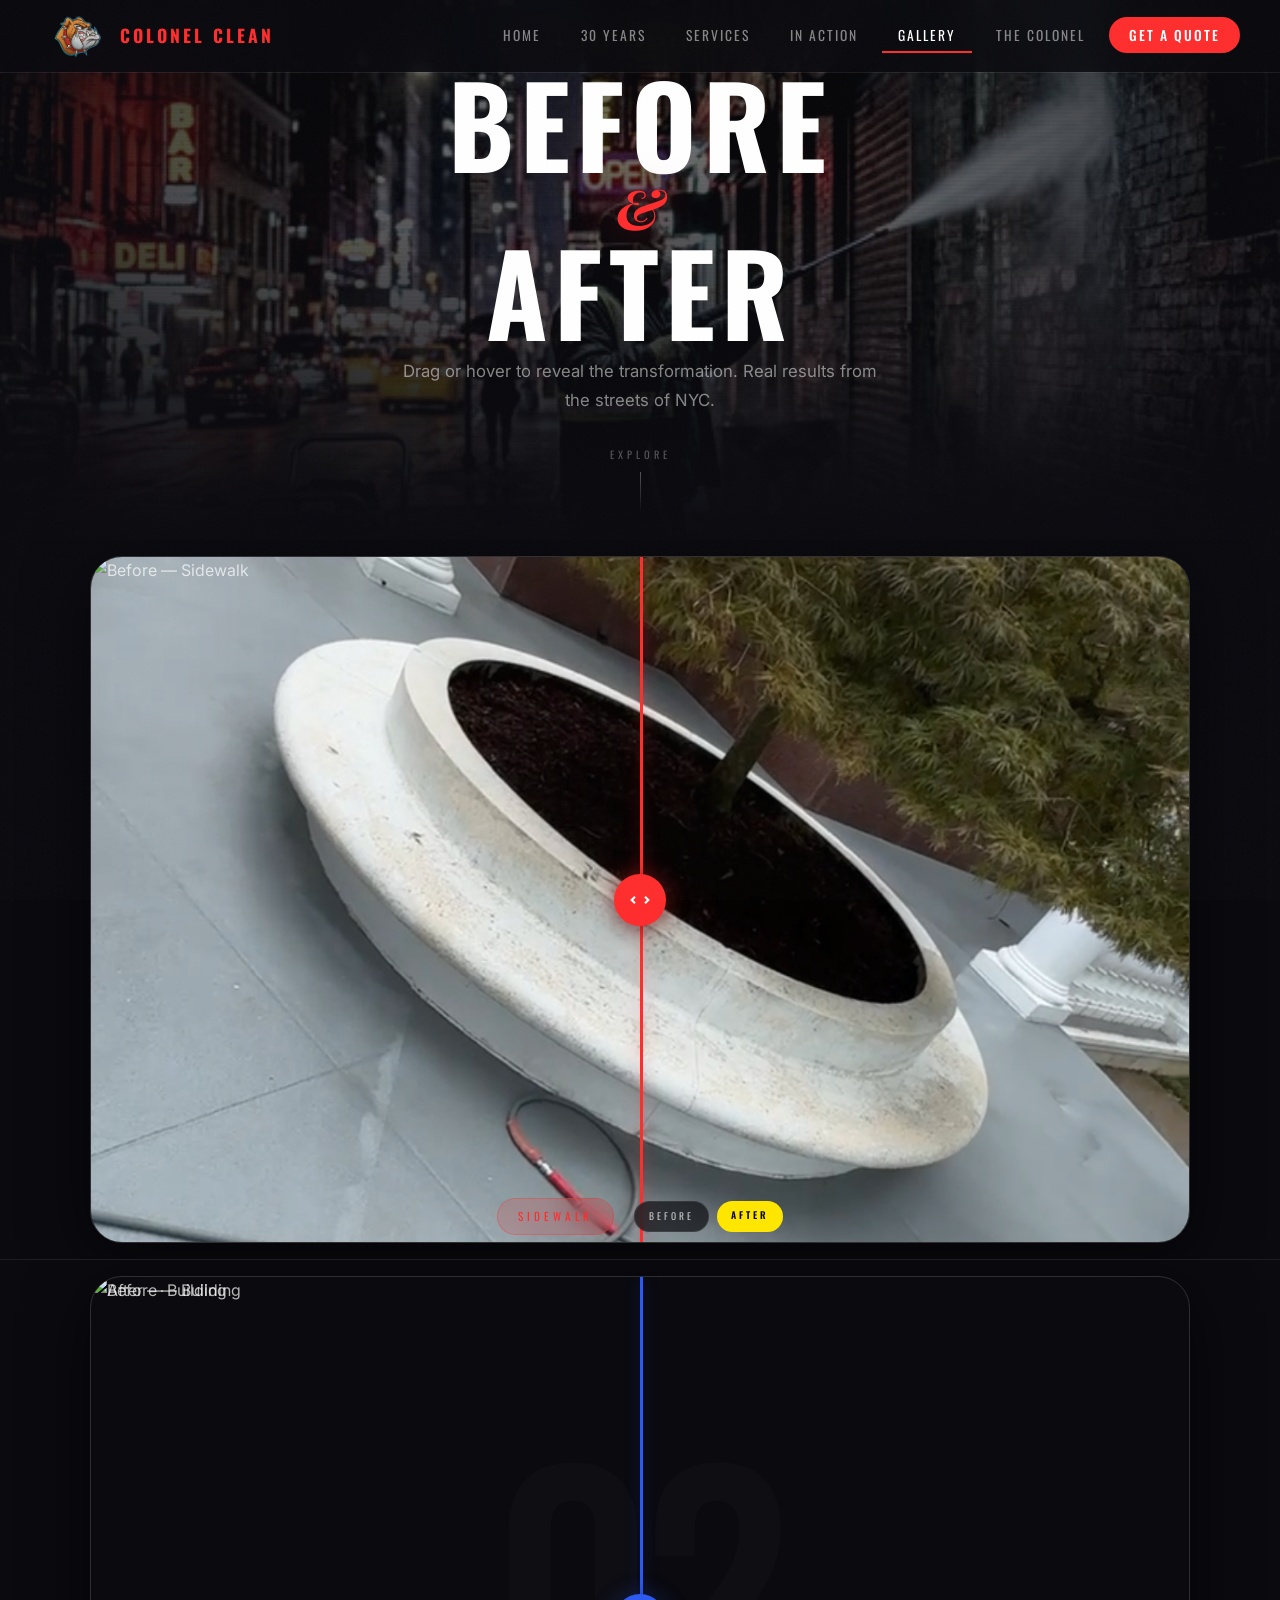
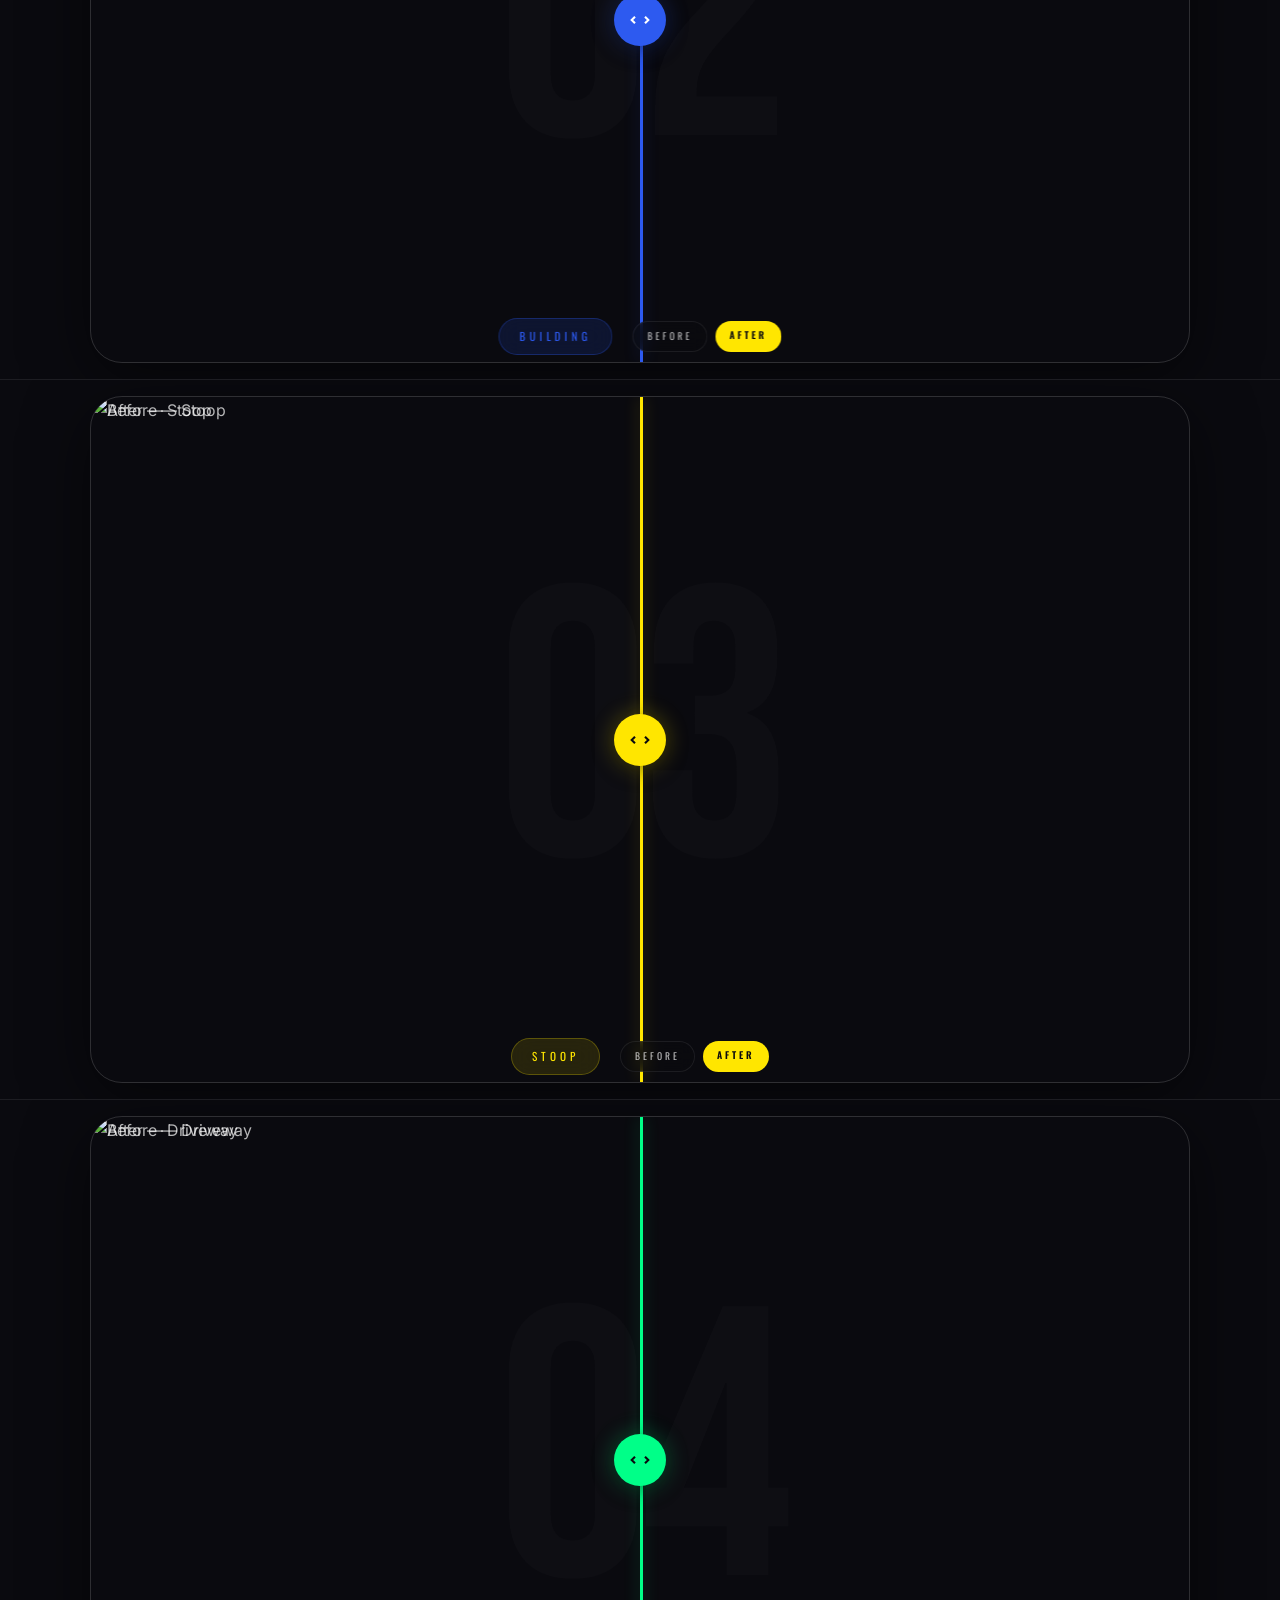
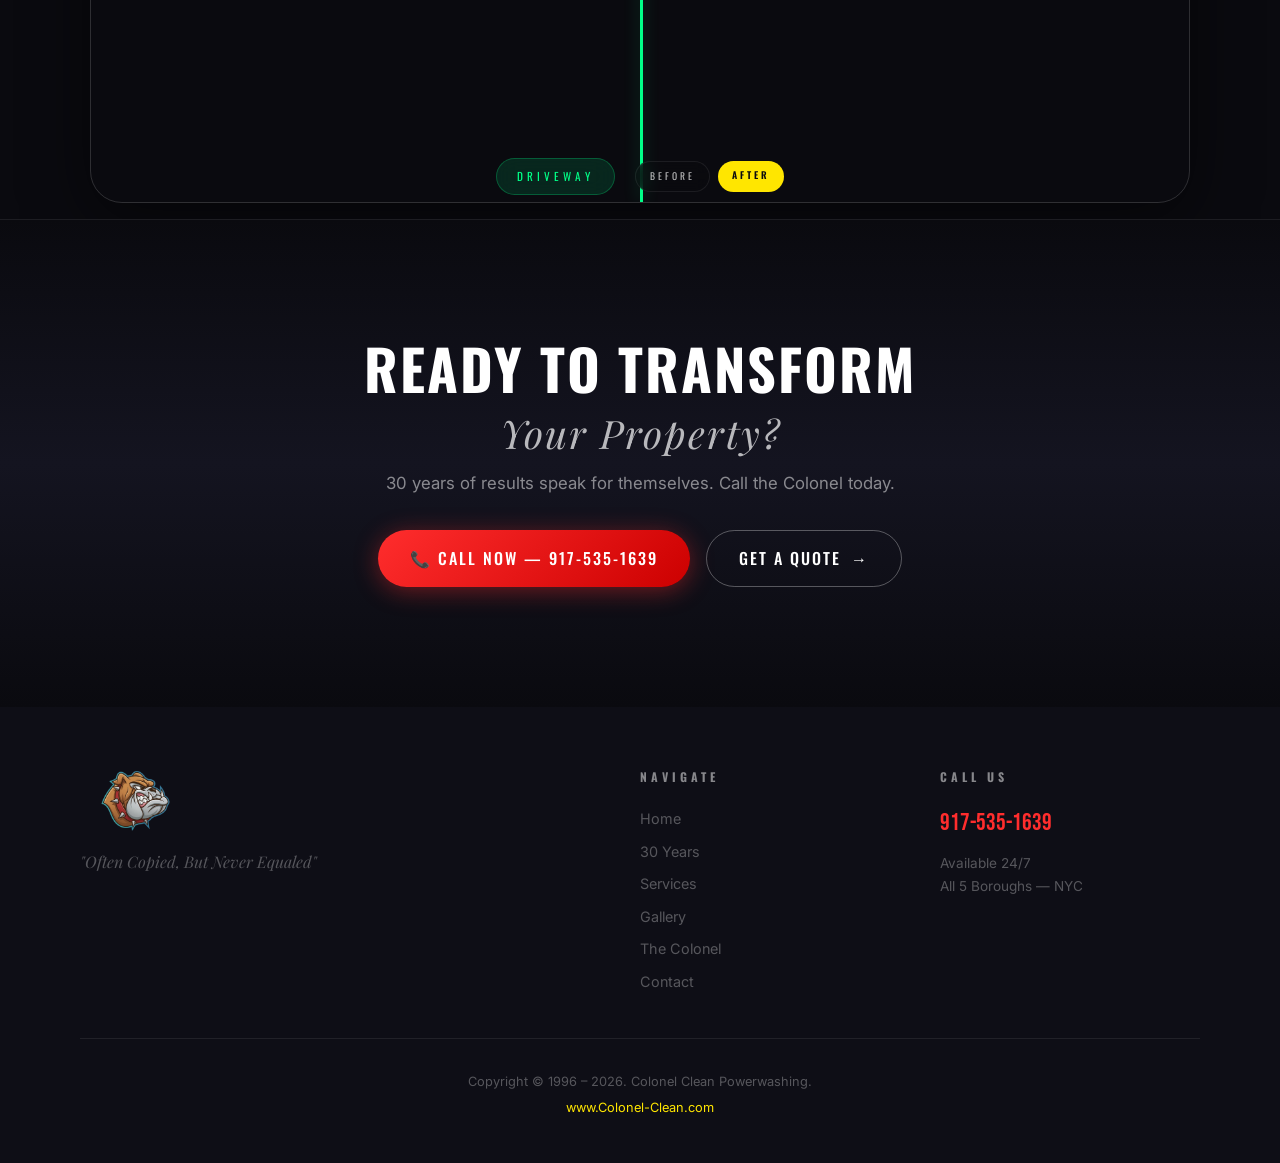
==== gallery.html @ af2e3fe8 "deleted:    assets /nyc-skyline.png 	new file:   assets /street-sign new-1.png 	deleted:    assets /" ====
<!DOCTYPE html>
<html lang="en">
<head>
    <meta charset="UTF-8">
    <meta name="viewport" content="width=device-width, initial-scale=1.0">
    <meta name="theme-color" content="#0a0a0f">
    <meta name="description" content="Colonel Clean Powerwashing — Before & After Gallery. See the transformations across NYC sidewalks, buildings, stoops, and driveways.">
    <title>Gallery — Colonel Clean Powerwashing | Before & After</title>
    <link rel="stylesheet" href="style.css">
    <link rel="stylesheet" href="gallery.css">
    <link href="https://fonts.googleapis.com/css2?family=Playfair+Display:ital,wght@0,400;0,700;0,900;1,400;1,700&family=Oswald:wght@300;400;500;600;700&family=Inter:wght@300;400;500;600;700&family=Bebas+Neue&display=swap" rel="stylesheet">
</head>
<body>

    <div class="grain-overlay"></div>

    <!-- Navigation -->
    <nav class="navbar scrolled" id="navbar">
        <div class="nav-inner">
            <a href="index.html" class="nav-brand">
                <img src="assets /logo-no-bg.png" alt="Colonel Clean" class="nav-logo">
                <span class="nav-brand-text">COLONEL CLEAN</span>
            </a>
            <button class="hamburger" id="hamburger" aria-label="Toggle navigation">
                <span></span><span></span><span></span>
            </button>
            <ul class="nav-links" id="navLinks">
                <li><a href="index.html" class="nav-link">Home</a></li>
                <li><a href="index.html#legacy" class="nav-link">30 Years</a></li>
                <li><a href="index.html#services" class="nav-link">Services</a></li>
                <li><a href="index.html#action" class="nav-link">In Action</a></li>
                <li><a href="gallery.html" class="nav-link active">Gallery</a></li>
                <li><a href="index.html#tribute" class="nav-link">The Colonel</a></li>
                <li><a href="index.html#contact" class="nav-link cta-nav">Get a Quote</a></li>
            </ul>
        </div>
    </nav>

    <!-- ═══════════════════════════════════════ -->
    <!--           GALLERY HERO                -->
    <!-- ═══════════════════════════════════════ -->
    <section class="gallery-hero">
        <div class="gallery-hero-bg">
            <video autoplay loop muted playsinline class="hero-bg-video" poster="assets /hero-bg.png">
                <source src="assets /cleaning-video-hero.mp4" type="video/mp4">
            </video>
            <div class="hero-overlay"></div>
            <div class="hero-scanlines"></div>
            <div class="hero-vignette"></div>
        </div>
        <div class="gallery-hero-content">
            <span class="gallery-hero-eyebrow">★ The Portfolio</span>
            <h1 class="gallery-hero-title">
                <span class="g-title-top">Before</span>
                <span class="g-title-amp">&</span>
                <span class="g-title-bottom">After</span>
            </h1>
            <p class="gallery-hero-sub">Drag or hover to reveal the transformation. Real results from the streets of NYC.</p>
            <div class="gallery-scroll-hint">
                <span>Explore</span>
                <div class="scroll-line"></div>
            </div>
        </div>
    </section>

    <!-- ═══════════════════════════════════════ -->
    <!--        FULLSCREEN B/A SECTIONS        -->
    <!-- ═══════════════════════════════════════ -->
    <div class="gallery-snap-container" id="gallerySnap">

        <!-- Pair 1 — Sidewalk -->
        <section class="gallery-pair" data-accent="red">
            <div class="gp-watermark">01</div>
            <div class="gp-images">
                <img src="assets /before-after-img/after-1.png" alt="After — Sidewalk" class="gp-after">
                <div class="gp-before-wrap">
                    <img src="assets /before-after-img/before-1.jpg" alt="Before — Sidewalk" class="gp-before">
                </div>
                <div class="gp-slider-line"></div>
                <div class="gp-handle">
                    <svg xmlns="http://www.w3.org/2000/svg" width="20" height="20" viewBox="0 0 24 24" fill="none" stroke="currentColor" stroke-width="2.5"><path d="M18 8l4 4-4 4"/><path d="M6 8l-4 4 4 4"/></svg>
                </div>
            </div>
            <div class="gp-info">
                <span class="gp-category">Sidewalk</span>
                <div class="gp-labels">
                    <span class="gp-label-before">Before</span>
                    <span class="gp-label-after">After</span>
                </div>
            </div>
        </section>

        <!-- Pair 2 — Building -->
        <section class="gallery-pair" data-accent="blue">
            <div class="gp-watermark">02</div>
            <div class="gp-images">
                <img src="assets /before-after-img/after-2.jpg" alt="After — Building" class="gp-after">
                <div class="gp-before-wrap">
                    <img src="assets /before-after-img/before-2.jpg" alt="Before — Building" class="gp-before">
                </div>
                <div class="gp-slider-line"></div>
                <div class="gp-handle">
                    <svg xmlns="http://www.w3.org/2000/svg" width="20" height="20" viewBox="0 0 24 24" fill="none" stroke="currentColor" stroke-width="2.5"><path d="M18 8l4 4-4 4"/><path d="M6 8l-4 4 4 4"/></svg>
                </div>
            </div>
            <div class="gp-info">
                <span class="gp-category">Building</span>
                <div class="gp-labels">
                    <span class="gp-label-before">Before</span>
                    <span class="gp-label-after">After</span>
                </div>
            </div>
        </section>

        <!-- Pair 3 — Stoop -->
        <section class="gallery-pair" data-accent="yellow">
            <div class="gp-watermark">03</div>
            <div class="gp-images">
                <img src="assets /before-after-img/after-3.jpg" alt="After — Stoop" class="gp-after">
                <div class="gp-before-wrap">
                    <img src="assets /before-after-img/before-3.jpg" alt="Before — Stoop" class="gp-before">
                </div>
                <div class="gp-slider-line"></div>
                <div class="gp-handle">
                    <svg xmlns="http://www.w3.org/2000/svg" width="20" height="20" viewBox="0 0 24 24" fill="none" stroke="currentColor" stroke-width="2.5"><path d="M18 8l4 4-4 4"/><path d="M6 8l-4 4 4 4"/></svg>
                </div>
            </div>
            <div class="gp-info">
                <span class="gp-category">Stoop</span>
                <div class="gp-labels">
                    <span class="gp-label-before">Before</span>
                    <span class="gp-label-after">After</span>
                </div>
            </div>
        </section>

        <!-- Pair 4 — Driveway -->
        <section class="gallery-pair" data-accent="green">
            <div class="gp-watermark">04</div>
            <div class="gp-images">
                <img src="assets /before-after-img/after-2.2.jpg" alt="After — Driveway" class="gp-after">
                <div class="gp-before-wrap">
                    <img src="assets /before-after-img/before2.2.jpg" alt="Before — Driveway" class="gp-before">
                </div>
                <div class="gp-slider-line"></div>
                <div class="gp-handle">
                    <svg xmlns="http://www.w3.org/2000/svg" width="20" height="20" viewBox="0 0 24 24" fill="none" stroke="currentColor" stroke-width="2.5"><path d="M18 8l4 4-4 4"/><path d="M6 8l-4 4 4 4"/></svg>
                </div>
            </div>
            <div class="gp-info">
                <span class="gp-category">Driveway</span>
                <div class="gp-labels">
                    <span class="gp-label-before">Before</span>
                    <span class="gp-label-after">After</span>
                </div>
            </div>
        </section>

    </div>

    <!-- ═══════════════════════════════════════ -->
    <!--            GALLERY CTA                -->
    <!-- ═══════════════════════════════════════ -->
    <section class="gallery-cta-section">
        <div class="section-container">
            <div class="gallery-cta-block">
                <h2 class="gallery-cta-title">Ready to Transform<br><em>Your Property?</em></h2>
                <p>30 years of results speak for themselves. Call the Colonel today.</p>
                <div class="gallery-cta-btns">
                    <a href="tel:9175351639" class="btn btn-primary">📞 Call Now — 917-535-1639</a>
                    <a href="index.html#contact" class="btn btn-outline">Get a Quote <span class="btn-arrow">→</span></a>
                </div>
            </div>
        </div>
    </section>

    <!-- Footer -->
    <footer class="site-footer">
        <div class="section-container">
            <div class="footer-grid">
                <div class="footer-brand">
                    <img src="assets /logo-no-bg.png" alt="Colonel Clean" class="footer-logo">
                    <p class="footer-tagline">"Often Copied, But Never Equaled"</p>
                </div>
                <div class="footer-links">
                    <h4>Navigate</h4>
                    <a href="index.html">Home</a>
                    <a href="index.html#legacy">30 Years</a>
                    <a href="index.html#services">Services</a>
                    <a href="gallery.html">Gallery</a>
                    <a href="index.html#tribute">The Colonel</a>
                    <a href="index.html#contact">Contact</a>
                </div>
                <div class="footer-contact-col">
                    <h4>Call Us</h4>
                    <a href="tel:9175351639" class="footer-phone">917-535-1639</a>
                    <p>Available 24/7</p>
                    <p>All 5 Boroughs — NYC</p>
                </div>
            </div>
            <div class="footer-bottom">
                <p>Copyright &copy; 1996 – <span id="current-year"></span>. Colonel Clean Powerwashing.</p>
                <p><a href="https://www.Colonel-Clean.com">www.Colonel-Clean.com</a></p>
            </div>
        </div>
    </footer>

    <script src="gallery.js"></script>
</body>
</html>
---- style.css ----
/* ═══════════════════════════════════════════════
   COLONEL CLEAN — NYC DARK EDITORIAL MAGAZINE
   Est. 1996 — 30 Years Strong
   ═══════════════════════════════════════════════ */

@import url('https://fonts.googleapis.com/css2?family=Playfair+Display:ital,wght@0,400;0,700;0,900;1,400;1,700&family=Oswald:wght@300;400;500;600;700&family=Inter:wght@300;400;500;600;700&family=Bebas+Neue&display=swap');

/* ──── Design Tokens ──── */
:root {
    /* Colors */
    --cc-black: #0a0a0f;
    --cc-dark: #0e0e16;
    --cc-dark-2: #141420;
    --cc-dark-3: #1a1a2e;
    --cc-yellow: #ffe600;
    --cc-yellow-soft: #ffd900;
    --cc-yellow-glow: rgba(255, 230, 0, 0.3);
    --cc-red: #ff2d2d;
    --cc-red-dark: #cc0000;
    --cc-red-glow: rgba(255, 45, 45, 0.4);
    --cc-blue: #1b3a9e;
    --cc-blue-bright: #2d5af0;
    --cc-blue-glow: rgba(45, 90, 240, 0.3);
    --cc-white: #ffffff;
    --cc-grey-100: rgba(255,255,255,0.95);
    --cc-grey-200: rgba(255,255,255,0.7);
    --cc-grey-300: rgba(255,255,255,0.5);
    --cc-grey-400: rgba(255,255,255,0.3);
    --cc-grey-500: rgba(255,255,255,0.15);
    --cc-grey-600: rgba(255,255,255,0.08);
    --cc-grey-700: rgba(255,255,255,0.04);
    --cc-green: #00ff88;

    /* Typography */
    --font-display: 'Playfair Display', 'Georgia', serif;
    --font-heading: 'Oswald', 'Impact', sans-serif;
    --font-accent: 'Bebas Neue', 'Impact', sans-serif;
    --font-body: 'Inter', 'Helvetica Neue', Arial, sans-serif;

    /* Spacing */
    --section-pad: clamp(60px, 10vw, 120px);
    --container-max: 1200px;
    --container-pad: clamp(16px, 4vw, 40px);

    /* Radius */
    --radius-xs: 6px;
    --radius-sm: 10px;
    --radius-md: 16px;
    --radius-lg: 24px;
    --radius-xl: 32px;

    /* Shadows */
    --shadow-sm: 0 2px 8px rgba(0,0,0,0.3);
    --shadow-md: 0 8px 32px rgba(0,0,0,0.4);
    --shadow-lg: 0 16px 64px rgba(0,0,0,0.5);
    --shadow-glow-yellow: 0 0 30px var(--cc-yellow-glow);
    --shadow-glow-red: 0 0 30px var(--cc-red-glow);
    --shadow-glow-blue: 0 0 30px var(--cc-blue-glow);

    /* Transitions */
    --ease-out: cubic-bezier(0.25, 0.46, 0.45, 0.94);
    --ease-spring: cubic-bezier(0.34, 1.56, 0.64, 1);
    --transition: 0.35s var(--ease-out);
    --transition-slow: 0.6s var(--ease-out);
}

/* ──── Reset ──── */
*, *::before, *::after { box-sizing: border-box; margin: 0; padding: 0; }

html {
    scroll-behavior: smooth;
    scroll-padding-top: 80px;
    scrollbar-width: thin;
    scrollbar-color: var(--cc-dark-3) var(--cc-black);
}

body {
    background: var(--cc-black);
    color: var(--cc-grey-200);
    font-family: var(--font-body);
    font-size: 16px;
    line-height: 1.7;
    min-height: 100vh;
    overflow-x: hidden;
    -webkit-font-smoothing: antialiased;
}

a {
    color: var(--cc-yellow);
    text-decoration: none;
    transition: color var(--transition);
}
a:hover { color: var(--cc-red); }

img { max-width: 100%; height: auto; display: block; }

::selection {
    background: var(--cc-red);
    color: var(--cc-yellow);
}

/* ──── Grain Overlay ──── */
.grain-overlay {
    position: fixed;
    inset: 0;
    pointer-events: none;
    z-index: 10000;
    opacity: 0.03;
    background-image: url("data:image/svg+xml,%3Csvg viewBox='0 0 256 256' xmlns='http://www.w3.org/2000/svg'%3E%3Cfilter id='noise'%3E%3CfeTurbulence type='fractalNoise' baseFrequency='0.85' numOctaves='4' stitchTiles='stitch'/%3E%3C/filter%3E%3Crect width='100%25' height='100%25' filter='url(%23noise)'/%3E%3C/svg%3E");
    background-repeat: repeat;
    background-size: 200px;
}

/* ──── Cursor Glow ──── */
.cursor-glow {
    position: fixed;
    width: 400px;
    height: 400px;
    border-radius: 50%;
    background: radial-gradient(circle, var(--cc-yellow-glow) 0%, transparent 70%);
    pointer-events: none;
    z-index: 1;
    opacity: 0;
    transform: translate(-50%, -50%);
    transition: opacity 0.5s ease;
    mix-blend-mode: soft-light;
}

/* ──── Custom Scrollbar ──── */
::-webkit-scrollbar { width: 8px; }
::-webkit-scrollbar-track { background: var(--cc-black); }
::-webkit-scrollbar-thumb {
    background: var(--cc-dark-3);
    border-radius: 4px;
}
::-webkit-scrollbar-thumb:hover { background: var(--cc-blue); }

/* ──── Utility ──── */
.section-container {
    max-width: var(--container-max);
    width: 100%;
    margin: 0 auto;
    padding: 0 var(--container-pad);
}

/* ──── Animations ──── */
.animate-in {
    opacity: 0;
    transform: translateY(40px);
    transition: opacity 0.8s var(--ease-out), transform 0.8s var(--ease-out);
}
.animate-in.visible {
    opacity: 1;
    transform: translateY(0);
}

/* ═══════════════════════════════════════
   LOADER
   ═══════════════════════════════════════ */
.loader {
    position: fixed;
    inset: 0;
    background: var(--cc-black);
    z-index: 99999;
    display: flex;
    align-items: center;
    justify-content: center;
    transition: opacity 0.6s ease, visibility 0.6s ease;
}
.loader.hidden {
    opacity: 0;
    visibility: hidden;
    pointer-events: none;
}
.loader-inner {
    text-align: center;
}
.loader-logo {
    width: 120px;
    margin: 0 auto 24px;
    animation: pulse 1.5s ease-in-out infinite;
}
@keyframes pulse {
    0%, 100% { transform: scale(1); opacity: 0.8; }
    50% { transform: scale(1.05); opacity: 1; }
}
.loader-bar {
    width: 200px;
    height: 3px;
    background: var(--cc-grey-600);
    border-radius: 3px;
    overflow: hidden;
    margin: 0 auto;
}
.loader-progress {
    width: 0%;
    height: 100%;
    background: linear-gradient(90deg, var(--cc-red), var(--cc-yellow));
    border-radius: 3px;
    animation: loadProgress 2s ease-in-out forwards;
}
@keyframes loadProgress {
    0% { width: 0%; }
    100% { width: 100%; }
}
.loader-text {
    margin-top: 16px;
    font-family: var(--font-accent);
    font-size: 0.85rem;
    letter-spacing: 6px;
    color: var(--cc-grey-400);
}

/* ═══════════════════════════════════════
   NAVIGATION
   ═══════════════════════════════════════ */
.navbar {
    position: fixed;
    top: 0;
    left: 0;
    right: 0;
    z-index: 9990;
    padding: 0 24px;
    transition: background var(--transition), box-shadow var(--transition), padding var(--transition);
}
.navbar.scrolled {
    background: rgba(10, 10, 15, 0.85);
    backdrop-filter: blur(20px);
    -webkit-backdrop-filter: blur(20px);
    box-shadow: 0 1px 0 var(--cc-grey-600);
}
.nav-inner {
    max-width: var(--container-max);
    margin: 0 auto;
    display: flex;
    align-items: center;
    justify-content: space-between;
    height: 72px;
}
.nav-brand {
    display: flex;
    align-items: center;
    gap: 12px;
    color: var(--cc-white) !important;
}
.nav-logo {
    height: 44px;
    width: auto;
    transition: transform var(--transition);
}
.nav-logo:hover { transform: rotate(-5deg) scale(1.1); }
.nav-brand-text {
    font-family: var(--font-heading);
    font-size: 1.1rem;
    font-weight: 700;
    letter-spacing: 3px;
    color: var(--cc-red);
}

/* Hamburger */
.hamburger {
    display: none;
    background: none;
    border: none;
    cursor: pointer;
    padding: 8px;
    z-index: 100;
}
.hamburger span {
    display: block;
    width: 28px;
    height: 2px;
    background: var(--cc-white);
    margin: 6px 0;
    transition: var(--transition);
    border-radius: 2px;
}
.hamburger.active span:nth-child(1) {
    transform: rotate(45deg) translate(5px, 6px);
}
.hamburger.active span:nth-child(2) { opacity: 0; }
.hamburger.active span:nth-child(3) {
    transform: rotate(-45deg) translate(5px, -6px);
}

.nav-links {
    display: flex;
    list-style: none;
    gap: 8px;
    align-items: center;
}
.nav-link {
    font-family: var(--font-heading);
    font-size: 0.85rem;
    font-weight: 400;
    letter-spacing: 2px;
    text-transform: uppercase;
    color: var(--cc-grey-300) !important;
    padding: 8px 16px;
    border-radius: var(--radius-xs);
    transition: color var(--transition), background var(--transition);
    position: relative;
}
.nav-link:hover,
.nav-link.active {
    color: var(--cc-white) !important;
}
.nav-link::after {
    content: '';
    position: absolute;
    bottom: 0;
    left: 50%;
    width: 0;
    height: 2px;
    background: var(--cc-red);
    transition: width var(--transition), left var(--transition);
}
.nav-link:hover::after,
.nav-link.active::after {
    width: 100%;
    left: 0;
}
.nav-link.cta-nav {
    background: var(--cc-red);
    color: var(--cc-white) !important;
    padding: 8px 20px;
    border-radius: 50px;
    font-weight: 500;
}
.nav-link.cta-nav::after { display: none; }
.nav-link.cta-nav:hover {
    background: var(--cc-yellow);
    color: var(--cc-black) !important;
    transform: scale(1.05);
}

/* ═══════════════════════════════════════
   HERO
   ═══════════════════════════════════════ */
.hero {
    position: relative;
    min-height: 100vh;
    min-height: 100svh;
    display: flex;
    align-items: center;
    justify-content: center;
    overflow: hidden;
}
.hero-bg {
    position: absolute;
    inset: 0;
    z-index: 0;
}
/* Hero Video */
.hero-bg-video {
    width: 100%;
    height: 100%;
    object-fit: cover;
    transform: scale(1.15);
    filter: saturate(0.8) contrast(1.15) brightness(0.95);
    animation: heroKenBurns 25s ease-in-out infinite alternate;
}
@keyframes heroKenBurns {
    0% { transform: scale(1.15) translate(0, 0); }
    33% { transform: scale(1.2) translate(-1%, -0.5%); }
    66% { transform: scale(1.18) translate(0.5%, -1%); }
    100% { transform: scale(1.22) translate(-0.5%, 0.5%); }
}

/* Dark gradient overlay */
.hero-overlay {
    position: absolute;
    inset: 0;
    background: linear-gradient(
        180deg,
        rgba(10,10,15,0.45) 0%,
        rgba(10,10,15,0.6) 30%,
        rgba(10,10,15,0.8) 65%,
        var(--cc-black) 100%
    );
    z-index: 1;
}

/* Cinematic teal-orange color grade */
.hero-color-grade {
    position: absolute;
    inset: 0;
    background: linear-gradient(
        135deg,
        rgba(0, 60, 80, 0.15) 0%,
        transparent 40%,
        transparent 60%,
        rgba(180, 80, 20, 0.12) 100%
    );
    mix-blend-mode: color;
    z-index: 2;
    pointer-events: none;
}

/* Subtle scanline texture */
.hero-scanlines {
    position: absolute;
    inset: 0;
    background: repeating-linear-gradient(
        0deg,
        transparent,
        transparent 2px,
        rgba(0, 0, 0, 0.06) 2px,
        rgba(0, 0, 0, 0.06) 4px
    );
    z-index: 3;
    pointer-events: none;
    opacity: 0.5;
}

/* Vignette effect */
.hero-vignette {
    position: absolute;
    inset: 0;
    background: radial-gradient(
        ellipse at center,
        transparent 35%,
        rgba(10, 10, 15, 0.5) 75%,
        rgba(10, 10, 15, 0.85) 100%
    );
    z-index: 4;
    pointer-events: none;
}

/* Particles container */
.hero-particles {
    position: absolute;
    inset: 0;
    z-index: 5;
    pointer-events: none;
}
.particle {
    position: absolute;
    border-radius: 50%;
    background: var(--cc-yellow);
    opacity: 0;
    animation: particleFloat 6s ease-in-out infinite;
}
@keyframes particleFloat {
    0% { opacity: 0; transform: translateY(0) scale(0); }
    20% { opacity: 0.6; transform: translateY(-20px) scale(1); }
    80% { opacity: 0.3; transform: translateY(-100px) scale(0.5); }
    100% { opacity: 0; transform: translateY(-150px) scale(0); }
}

.hero-content {
    position: relative;
    z-index: 6;
    text-align: center;
    padding: 0 var(--container-pad);
    max-width: 900px;
    /* Dark backdrop for text readability over bright video */
    background: radial-gradient(
        ellipse at center,
        rgba(10, 10, 15, 0.5) 0%,
        rgba(10, 10, 15, 0.25) 40%,
        transparent 70%
    );
    padding: 60px var(--container-pad);
}

.hero-badge {
    display: inline-flex;
    align-items: center;
    gap: 10px;
    background: var(--cc-grey-600);
    border: 1px solid var(--cc-grey-500);
    border-radius: 50px;
    padding: 8px 24px;
    margin-bottom: 24px;
    font-family: var(--font-heading);
    font-size: 0.8rem;
    letter-spacing: 4px;
    color: var(--cc-yellow);
    text-transform: uppercase;
    backdrop-filter: blur(10px);
}
.badge-icon {
    font-size: 1rem;
    animation: spin 4s linear infinite;
}
@keyframes spin {
    from { transform: rotate(0deg); }
    to { transform: rotate(360deg); }
}

.hero-title {
    margin-bottom: 12px;
}
.title-line {
    display: block;
}
.title-serif {
    font-family: var(--font-display);
    font-weight: 400;
    font-style: italic;
    font-size: clamp(2.5rem, 7vw, 5.5rem);
    color: var(--cc-grey-100);
    line-height: 0.9;
    letter-spacing: 2px;
}
.title-bold {
    font-family: var(--font-heading);
    font-weight: 700;
    font-size: clamp(4rem, 14vw, 10rem);
    color: var(--cc-red);
    line-height: 0.85;
    letter-spacing: 8px;
    text-shadow: 0 0 60px var(--cc-red-glow), 0 0 120px rgba(255,45,45,0.15);
    animation: heroGlow 4s ease-in-out infinite alternate;
}
@keyframes heroGlow {
    0% { text-shadow: 0 0 40px var(--cc-red-glow), 0 0 80px rgba(255,45,45,0.1); }
    100% { text-shadow: 0 0 80px var(--cc-red-glow), 0 0 160px rgba(255,45,45,0.2); }
}

.hero-subtitle {
    font-family: var(--font-heading);
    font-size: clamp(0.75rem, 2vw, 1rem);
    letter-spacing: 8px;
    color: var(--cc-yellow);
    margin-bottom: 20px;
    text-shadow: 0 0 20px var(--cc-yellow-glow);
}

.hero-tagline {
    margin-bottom: 40px;
}
.tagline-quote {
    font-family: var(--font-display);
    font-style: italic;
    font-size: clamp(1rem, 2.5vw, 1.5rem);
    color: var(--cc-grey-300);
    line-height: 1.5;
}

/* Hero Stats */
.hero-stats {
    display: flex;
    align-items: center;
    justify-content: center;
    gap: 32px;
    margin-bottom: 48px;
    flex-wrap: wrap;
}
.stat-item {
    text-align: center;
}
.stat-number {
    display: block;
    font-family: var(--font-accent);
    font-size: clamp(2.5rem, 5vw, 3.5rem);
    color: var(--cc-yellow);
    line-height: 1;
    letter-spacing: 2px;
    text-shadow: 0 0 20px var(--cc-yellow-glow);
}
.stat-number.twenty-four {
    font-size: clamp(2rem, 4vw, 2.8rem);
}
.stat-label {
    display: block;
    font-family: var(--font-heading);
    font-size: 0.7rem;
    letter-spacing: 3px;
    text-transform: uppercase;
    color: var(--cc-grey-400);
    margin-top: 4px;
}
.stat-divider {
    width: 1px;
    height: 40px;
    background: var(--cc-grey-500);
}

/* Hero CTAs */
.hero-ctas {
    display: flex;
    gap: 16px;
    justify-content: center;
    flex-wrap: wrap;
}

/* Scroll indicator */
.hero-scroll-indicator {
    position: absolute;
    bottom: 32px;
    left: 50%;
    transform: translateX(-50%);
    z-index: 6;
    display: flex;
    flex-direction: column;
    align-items: center;
    gap: 8px;
}
.hero-scroll-indicator span {
    font-family: var(--font-heading);
    font-size: 0.65rem;
    letter-spacing: 4px;
    text-transform: uppercase;
    color: var(--cc-grey-400);
}
.scroll-line {
    width: 1px;
    height: 40px;
    background: linear-gradient(180deg, var(--cc-grey-400), transparent);
    animation: scrollPulse 2s ease-in-out infinite;
}
@keyframes scrollPulse {
    0%, 100% { opacity: 1; transform: scaleY(1); }
    50% { opacity: 0.3; transform: scaleY(0.6); }
}

/* ──── Buttons ──── */
.btn {
    display: inline-flex;
    align-items: center;
    gap: 10px;
    padding: 14px 32px;
    border-radius: 50px;
    font-family: var(--font-heading);
    font-size: 1rem;
    font-weight: 500;
    letter-spacing: 2px;
    text-transform: uppercase;
    text-decoration: none;
    cursor: pointer;
    border: none;
    transition: all var(--transition);
}
.btn-primary {
    background: linear-gradient(135deg, var(--cc-red), var(--cc-red-dark));
    color: var(--cc-white);
    box-shadow: 0 4px 24px var(--cc-red-glow);
}
.btn-primary:hover {
    transform: translateY(-3px) scale(1.03);
    box-shadow: 0 8px 40px var(--cc-red-glow);
    color: var(--cc-yellow);
}
.btn-outline {
    background: transparent;
    color: var(--cc-white);
    border: 1px solid var(--cc-grey-400);
}
.btn-outline:hover {
    background: var(--cc-grey-600);
    border-color: var(--cc-yellow);
    color: var(--cc-yellow);
}
.btn-full {
    width: 100%;
    justify-content: center;
}
.btn-icon { font-size: 1.1em; }
.btn-arrow {
    transition: transform var(--transition);
}
.btn:hover .btn-arrow {
    transform: translateX(4px);
}

/* ═══════════════════════════════════════
   MARQUEE STRIP
   ═══════════════════════════════════════ */
.marquee-strip {
    background: var(--cc-red);
    padding: 14px 0;
    overflow: hidden;
    position: relative;
}
.marquee-track {
    display: flex;
    gap: 48px;
    white-space: nowrap;
    animation: marqueeScroll 25s linear infinite;
}
.marquee-track span {
    font-family: var(--font-heading);
    font-size: 0.9rem;
    font-weight: 600;
    letter-spacing: 4px;
    color: var(--cc-yellow);
    text-shadow: 1px 1px 0 rgba(0,0,0,0.3);
    flex-shrink: 0;
}
@keyframes marqueeScroll {
    0% { transform: translateX(0); }
    100% { transform: translateX(-50%); }
}

/* ═══════════════════════════════════════
   SECTION COMMON STYLES
   ═══════════════════════════════════════ */
.section-eyebrow {
    display: inline-block;
    font-family: var(--font-heading);
    font-size: 0.75rem;
    font-weight: 400;
    letter-spacing: 6px;
    text-transform: uppercase;
    color: var(--cc-yellow);
    margin-bottom: 16px;
    position: relative;
    padding-left: 40px;
}
.section-eyebrow::before {
    content: '';
    position: absolute;
    left: 0;
    top: 50%;
    width: 28px;
    height: 1px;
    background: var(--cc-yellow);
}
.section-heading {
    font-family: var(--font-heading);
    font-size: clamp(2.5rem, 6vw, 4.5rem);
    font-weight: 700;
    line-height: 0.95;
    letter-spacing: 2px;
    text-transform: uppercase;
    color: var(--cc-white);
    margin-bottom: 20px;
}
.heading-accent {
    font-family: var(--font-accent);
    font-size: 1.4em;
    color: var(--cc-red);
    text-shadow: 0 0 40px var(--cc-red-glow);
}
.heading-italic {
    font-family: var(--font-display);
    font-style: italic;
    font-weight: 400;
    text-transform: none;
    color: var(--cc-grey-200);
    font-size: 0.7em;
}
.section-intro {
    font-size: 1.05rem;
    color: var(--cc-grey-300);
    max-width: 600px;
    line-height: 1.8;
}

/* ═══════════════════════════════════════
   30 YEARS LEGACY
   ═══════════════════════════════════════ */
.legacy-section {
    padding: var(--section-pad) 0;
    background: linear-gradient(180deg, var(--cc-black) 0%, var(--cc-dark) 50%, var(--cc-black) 100%);
    position: relative;
}

/* Timeline */
.timeline {
    margin-top: 60px;
    position: relative;
    padding-left: 40px;
}
.timeline::before {
    content: '';
    position: absolute;
    left: 15px;
    top: 0;
    bottom: 0;
    width: 2px;
    background: linear-gradient(180deg, var(--cc-red), var(--cc-blue-bright), var(--cc-yellow));
}
.timeline-item {
    position: relative;
    margin-bottom: 48px;
    padding-left: 32px;
}
.timeline-item:last-child { margin-bottom: 0; }

.timeline-dot {
    position: absolute;
    left: -33px;
    top: 8px;
    width: 14px;
    height: 14px;
    border-radius: 50%;
    background: var(--cc-dark);
    border: 2px solid var(--cc-red);
    transition: all var(--transition);
    z-index: 2;
}
.timeline-dot.active {
    background: var(--cc-yellow);
    border-color: var(--cc-yellow);
    box-shadow: 0 0 20px var(--cc-yellow-glow);
}
.timeline-item:hover .timeline-dot {
    background: var(--cc-red);
    box-shadow: 0 0 20px var(--cc-red-glow);
    transform: scale(1.3);
}

.timeline-content {
    background: var(--cc-grey-700);
    border: 1px solid var(--cc-grey-600);
    border-radius: var(--radius-md);
    padding: 24px 28px;
    transition: all var(--transition);
}
.timeline-content:hover {
    background: var(--cc-grey-600);
    border-color: var(--cc-grey-500);
    transform: translateX(8px);
}
.timeline-year {
    font-family: var(--font-accent);
    font-size: 2.5rem;
    color: var(--cc-red);
    line-height: 1;
    letter-spacing: 2px;
}
.timeline-content h3 {
    font-family: var(--font-heading);
    font-size: 1.2rem;
    font-weight: 600;
    letter-spacing: 2px;
    text-transform: uppercase;
    color: var(--cc-yellow);
    margin: 8px 0;
}
.timeline-content p {
    font-size: 0.95rem;
    color: var(--cc-grey-300);
    line-height: 1.7;
}

/* Skyline divider */
.skyline-divider {
    margin-top: 60px;
    text-align: center;
    opacity: 0.4;
    overflow: hidden;
}
.skyline-img {
    width: 100%;
    max-height: 200px;
    object-fit: contain;
}

/* ═══════════════════════════════════════
   SERVICES
   ═══════════════════════════════════════ */
.services-section {
    padding: var(--section-pad) 0;
    background: linear-gradient(180deg, var(--cc-black) 0%, var(--cc-dark-2) 50%, var(--cc-black) 100%);
}
.services-header {
    text-align: center;
    margin-bottom: 60px;
}
.services-header .section-eyebrow {
    padding-left: 0;
}
.services-header .section-eyebrow::before { display: none; }
.services-header .section-intro {
    margin: 0 auto;
}

.services-grid {
    display: grid;
    grid-template-columns: repeat(auto-fill, minmax(250px, 1fr));
    gap: 20px;
    margin-bottom: 48px;
}

.service-card {
    background: var(--cc-grey-700);
    border: 1px solid var(--cc-grey-600);
    border-radius: var(--radius-md);
    padding: 28px 24px;
    text-align: center;
    transition: all var(--transition);
    cursor: pointer;
    position: relative;
    overflow: hidden;
}
.service-card::before {
    content: '';
    position: absolute;
    inset: 0;
    border-radius: var(--radius-md);
    background: linear-gradient(135deg, var(--cc-red-glow), transparent, var(--cc-blue-glow));
    opacity: 0;
    transition: opacity var(--transition);
}
.service-card:hover {
    transform: translateY(-6px);
    border-color: var(--cc-grey-500);
    box-shadow: var(--shadow-lg);
}
.service-card:hover::before { opacity: 1; }

.service-icon {
    margin-bottom: 16px;
    position: relative;
    z-index: 1;
    transition: transform var(--transition), color var(--transition);
    color: var(--cc-yellow);
    display: flex;
    align-items: center;
    justify-content: center;
    width: 64px;
    height: 64px;
    margin-left: auto;
    margin-right: auto;
    border-radius: 50%;
    background: rgba(255, 230, 0, 0.06);
    border: 1px solid rgba(255, 230, 0, 0.12);
}
.service-icon svg {
    width: 32px;
    height: 32px;
    stroke: var(--cc-yellow);
    transition: stroke var(--transition);
}
.service-card:hover .service-icon {
    transform: scale(1.15) rotate(-5deg);
    background: rgba(255, 45, 45, 0.1);
    border-color: rgba(255, 45, 45, 0.2);
    box-shadow: 0 0 24px rgba(255, 45, 45, 0.15);
}
.service-card:hover .service-icon svg {
    stroke: var(--cc-red);
}
.service-card h3 {
    font-family: var(--font-heading);
    font-size: 1rem;
    font-weight: 600;
    letter-spacing: 2px;
    text-transform: uppercase;
    color: var(--cc-white);
    margin-bottom: 8px;
    position: relative;
    z-index: 1;
}
.service-card p {
    font-size: 0.85rem;
    color: var(--cc-grey-400);
    position: relative;
    z-index: 1;
    max-height: 0;
    opacity: 0;
    overflow: hidden;
    margin-top: 0;
    transition: all var(--transition);
}

.service-card.active p {
    max-height: 500px;
    opacity: 1;
    margin-top: 12px;
}

.service-card::after {
    content: '+';
    display: block;
    font-family: var(--font-heading);
    font-size: 1.5rem;
    color: var(--cc-yellow);
    margin-top: 12px;
    line-height: 1;
    transition: transform var(--transition);
    position: relative;
    z-index: 1;
}

.service-card.active::after {
    transform: rotate(45deg);
    color: var(--cc-red);
}

/* Free Estimates banner */
.services-banner {
    background: linear-gradient(135deg, var(--cc-blue), var(--cc-blue-bright));
    border-radius: var(--radius-md);
    padding: 24px;
    text-align: center;
    position: relative;
    overflow: hidden;
}
.services-banner::before {
    content: '';
    position: absolute;
    inset: 0;
    background: repeating-linear-gradient(
        45deg,
        transparent,
        transparent 10px,
        rgba(255,255,255,0.03) 10px,
        rgba(255,255,255,0.03) 20px
    );
}
.banner-content {
    display: flex;
    align-items: center;
    justify-content: center;
    gap: 16px;
    position: relative;
    z-index: 1;
}
.banner-text {
    font-family: var(--font-heading);
    font-size: clamp(1.2rem, 3vw, 2rem);
    font-weight: 700;
    letter-spacing: 4px;
    color: var(--cc-yellow);
    text-shadow: 2px 2px 0 rgba(0,0,0,0.3);
}
.banner-star {
    font-size: 1.5rem;
    color: var(--cc-yellow);
    animation: spin 3s linear infinite;
}

/* ═══════════════════════════════════════
   IN ACTION
   ═══════════════════════════════════════ */
.action-section {
    padding: var(--section-pad) 0;
    background: linear-gradient(180deg, var(--cc-black) 0%, var(--cc-dark-2) 30%, var(--cc-dark) 60%, var(--cc-black) 100%);
    position: relative;
}
.action-section::before {
    content: '';
    position: absolute;
    inset: 0;
    background: radial-gradient(ellipse at 50% 0%, rgba(255, 45, 45, 0.04) 0%, transparent 60%);
    pointer-events: none;
}
.action-header {
    text-align: center;
    margin-bottom: 24px;
}
.action-intro {
    margin: 0 auto;
    text-align: center;
}
.action-header .section-eyebrow {
    padding-left: 0;
}
.action-header .section-eyebrow::before { display: none; }

/* Action Stats Strip */
.action-stats-strip {
    display: flex;
    align-items: center;
    justify-content: center;
    gap: 32px;
    padding: 24px 32px;
    margin-bottom: 48px;
    background: var(--cc-grey-700);
    border: 1px solid var(--cc-grey-600);
    border-radius: var(--radius-lg);
    backdrop-filter: blur(10px);
}
.action-stat {
    text-align: center;
}
.action-stat-num {
    display: block;
    font-family: var(--font-accent);
    font-size: clamp(1.8rem, 4vw, 2.5rem);
    color: var(--cc-red);
    line-height: 1;
    letter-spacing: 2px;
    text-shadow: 0 0 20px var(--cc-red-glow);
}
.action-stat-label {
    display: block;
    font-family: var(--font-heading);
    font-size: 0.65rem;
    letter-spacing: 3px;
    text-transform: uppercase;
    color: var(--cc-grey-400);
    margin-top: 4px;
}
.action-stat-divider {
    width: 1px;
    height: 36px;
    background: var(--cc-grey-500);
}

/* Section Label Enhancement */
.ba-section-label {
    display: flex;
    align-items: center;
    gap: 12px;
    margin-bottom: 24px;
    padding-bottom: 0;
    border-bottom: none;
}
.ba-section-label svg {
    stroke: var(--cc-yellow);
    flex-shrink: 0;
}
.ba-section-label span {
    font-family: var(--font-heading);
    font-size: 0.8rem;
    letter-spacing: 3px;
    text-transform: uppercase;
    color: var(--cc-grey-300);
    flex-shrink: 0;
}
.section-label-line {
    flex: 1;
    height: 1px;
    background: linear-gradient(90deg, var(--cc-grey-500), transparent);
}

.ba-grid {
    display: grid;
    grid-template-columns: 1fr;
    gap: 20px;
    margin-bottom: 56px;
}
@media (min-width: 768px) {
    .ba-grid {
        grid-template-columns: 1fr 1fr;
    }
}

.video-grid {
    display: grid;
    grid-template-columns: 1fr;
    gap: 20px;
    margin-bottom: 56px;
}
@media (min-width: 768px) {
    .video-grid {
        grid-template-columns: 1fr 1fr;
    }
}

/* ── Before/After Cards ── */
.ba-container {
    position: relative;
    border-radius: var(--radius-lg);
    overflow: hidden;
    border: 1px solid var(--cc-grey-600);
    cursor: ew-resize;
    touch-action: pan-y;
    transition: border-color var(--transition), box-shadow var(--transition), transform var(--transition);
}
.ba-container:hover {
    border-color: var(--cc-grey-500);
    box-shadow: 0 12px 48px rgba(0, 0, 0, 0.5), 0 0 0 1px rgba(255, 230, 0, 0.08);
    transform: translateY(-4px);
}
.ba-number {
    position: absolute;
    top: 16px;
    left: 50%;
    transform: translateX(-50%);
    font-family: var(--font-accent);
    font-size: 0.7rem;
    letter-spacing: 4px;
    color: var(--cc-grey-400);
    z-index: 6;
    background: rgba(10, 10, 15, 0.6);
    backdrop-filter: blur(8px);
    padding: 4px 12px;
    border-radius: 50px;
    border: 1px solid var(--cc-grey-600);
}
.ba-img {
    width: 100%;
    height: 100%;
    min-height: 320px;
    object-fit: cover;
    display: block;
    transition: transform 0.6s var(--ease-out);
}
.ba-container:hover .ba-after-img {
    transform: scale(1.03);
}
.ba-label {
    position: absolute;
    top: 50px;
    padding: 6px 18px;
    border-radius: 50px;
    font-family: var(--font-heading);
    font-size: 0.65rem;
    letter-spacing: 3px;
    z-index: 5;
    transition: all var(--transition);
}
.ba-label-before {
    left: 16px;
    background: rgba(10, 10, 15, 0.7);
    backdrop-filter: blur(8px);
    color: var(--cc-grey-200);
    border: 1px solid var(--cc-grey-600);
}
.ba-label-after {
    right: 16px;
    background: var(--cc-yellow);
    color: var(--cc-black);
    font-weight: 600;
    box-shadow: 0 2px 12px var(--cc-yellow-glow);
}
.ba-slider {
    position: absolute;
    top: 0;
    left: 50%;
    width: 3px;
    height: 100%;
    background: var(--cc-yellow);
    z-index: 10;
    cursor: ew-resize;
    box-shadow: 0 0 12px var(--cc-yellow-glow), 0 0 24px rgba(255, 230, 0, 0.1);
}
.ba-handle {
    position: absolute;
    top: 50%;
    left: 50%;
    transform: translate(-50%, -50%);
    width: 44px;
    height: 44px;
    border-radius: 50%;
    background: var(--cc-yellow);
    display: flex;
    align-items: center;
    justify-content: center;
    color: var(--cc-black);
    box-shadow: 0 0 20px var(--cc-yellow-glow), 0 4px 16px rgba(0, 0, 0, 0.4);
    transition: transform var(--transition), box-shadow var(--transition);
}
.ba-handle svg {
    stroke: var(--cc-black);
}
.ba-container:hover .ba-handle {
    transform: translate(-50%, -50%) scale(1.15);
    box-shadow: 0 0 32px var(--cc-yellow-glow), 0 6px 24px rgba(0, 0, 0, 0.5);
}
.ba-overlay {
    position: absolute;
    top: 0;
    left: 0;
    right: 0;
    bottom: 0;
    width: 100%;
    background: transparent;
    pointer-events: none;
    z-index: 3;
    clip-path: polygon(0 0, 50% 0, 50% 100%, 0 100%);
}
.ba-category-tag {
    position: absolute;
    bottom: 16px;
    left: 50%;
    transform: translateX(-50%);
    background: rgba(10, 10, 15, 0.7);
    backdrop-filter: blur(10px);
    padding: 5px 18px;
    border-radius: 50px;
    font-family: var(--font-heading);
    font-size: 0.6rem;
    letter-spacing: 3px;
    text-transform: uppercase;
    color: var(--cc-grey-200);
    border: 1px solid var(--cc-grey-500);
    z-index: 6;
    transition: all var(--transition);
}
.ba-container:hover .ba-category-tag {
    background: rgba(255, 230, 0, 0.12);
    border-color: rgba(255, 230, 0, 0.25);
    color: var(--cc-yellow);
}

/* ── Cinematic Video Cards ── */
.blend-video .video-container {
    position: relative;
    border: 1px solid var(--cc-grey-600);
    transition: border-color var(--transition), box-shadow var(--transition), transform var(--transition);
}
.blend-video .video-container:hover {
    border-color: var(--cc-grey-500);
    box-shadow: 0 12px 48px rgba(0, 0, 0, 0.5);
    transform: translateY(-4px);
}
.blend-video video {
    filter: grayscale(15%) contrast(1.1) brightness(0.9);
    transition: filter 0.6s var(--ease-out);
}
.blend-video .video-container:hover video {
    filter: grayscale(0%) contrast(1.05) brightness(0.95);
}
.video-overlay-effect {
    position: absolute;
    inset: 0;
    background: 
        radial-gradient(circle at center, transparent 40%, rgba(10, 10, 15, 0.7) 100%),
        linear-gradient(180deg, transparent 70%, rgba(10, 10, 15, 0.6) 100%);
    pointer-events: none;
    z-index: 2;
}
.video-container {
    position: relative;
    border-radius: var(--radius-lg);
    overflow: hidden;
    background: var(--cc-dark);
    border: 1px solid var(--cc-grey-600);
}
.video-container video {
    width: 100%;
    height: 100%;
    min-height: 320px;
    object-fit: cover;
    display: block;
}
.video-badge-floating {
    position: absolute;
    top: 16px;
    right: 16px;
    background: var(--cc-red);
    color: var(--cc-yellow);
    padding: 6px 16px;
    border-radius: 50px;
    font-family: var(--font-heading);
    font-size: 0.65rem;
    letter-spacing: 2px;
    box-shadow: 0 4px 16px var(--cc-red-glow);
    display: flex;
    align-items: center;
    gap: 8px;
    z-index: 3;
    animation: float 3s ease-in-out infinite;
}
.video-badge-floating svg {
    animation: pulseDot 2s ease-in-out infinite;
}
.blend-video .video-badge-floating.alt-badge {
    background: var(--cc-yellow);
    color: var(--cc-black);
    box-shadow: 0 4px 16px var(--cc-yellow-glow);
}
@keyframes float {
    0%, 100% { transform: translateY(0); }
    50% { transform: translateY(-6px); }
}

/* Video Bottom Bar */
.video-bottom-bar {
    position: absolute;
    bottom: 0;
    left: 0;
    right: 0;
    padding: 12px 20px;
    background: linear-gradient(transparent, rgba(10, 10, 15, 0.9));
    display: flex;
    align-items: center;
    gap: 8px;
    z-index: 3;
    font-family: var(--font-heading);
    font-size: 0.6rem;
    letter-spacing: 3px;
    text-transform: uppercase;
    color: var(--cc-grey-300);
}
.video-status-dot {
    width: 6px;
    height: 6px;
    border-radius: 50%;
    background: var(--cc-red);
    box-shadow: 0 0 8px var(--cc-red-glow);
    animation: pulseDot 2s ease-in-out infinite;
}

/* ── Fleet Showcase (Hero-style) ── */
.action-truck {
    position: relative;
    border-radius: var(--radius-xl);
    overflow: hidden;
    border: 1px solid var(--cc-grey-600);
    min-height: 420px;
    transition: border-color var(--transition), box-shadow var(--transition);
}
.action-truck:hover {
    border-color: var(--cc-grey-500);
    box-shadow: 0 16px 64px rgba(0, 0, 0, 0.5);
}
.truck-showcase {
    width: 100%;
    height: 100%;
    min-height: 420px;
    object-fit: cover;
    display: block;
    transition: transform 8s ease;
}
.action-truck:hover .truck-showcase {
    transform: scale(1.06);
}
.truck-overlay-gradient {
    position: absolute;
    inset: 0;
    background: linear-gradient(
        135deg,
        rgba(10, 10, 15, 0.85) 0%,
        rgba(10, 10, 15, 0.5) 40%,
        rgba(10, 10, 15, 0.2) 70%,
        transparent 100%
    );
    z-index: 1;
    pointer-events: none;
}
.truck-content-overlay {
    position: absolute;
    bottom: 0;
    left: 0;
    right: 0;
    top: 0;
    z-index: 2;
    display: flex;
    flex-direction: column;
    justify-content: flex-end;
    padding: 40px;
}
.truck-eyebrow {
    font-family: var(--font-heading);
    font-size: 0.7rem;
    letter-spacing: 4px;
    text-transform: uppercase;
    color: var(--cc-yellow);
    margin-bottom: 8px;
    display: block;
}
.truck-content-overlay h3 {
    font-family: var(--font-heading);
    font-size: clamp(1.5rem, 4vw, 2.5rem);
    font-weight: 700;
    letter-spacing: 3px;
    text-transform: uppercase;
    color: var(--cc-white);
    line-height: 1.1;
    margin-bottom: 20px;
}
.truck-badges {
    display: flex;
    flex-wrap: wrap;
    gap: 10px;
}
.truck-badge-item {
    display: inline-flex;
    align-items: center;
    gap: 6px;
    background: rgba(10, 10, 15, 0.6);
    backdrop-filter: blur(10px);
    padding: 8px 16px;
    border-radius: 50px;
    font-family: var(--font-heading);
    font-size: 0.6rem;
    letter-spacing: 2px;
    text-transform: uppercase;
    color: var(--cc-yellow);
    border: 1px solid rgba(255, 230, 0, 0.15);
    transition: all var(--transition);
}
.truck-badge-item svg {
    stroke: var(--cc-yellow);
    flex-shrink: 0;
}
.truck-badge-item:hover {
    background: rgba(255, 230, 0, 0.1);
    border-color: rgba(255, 230, 0, 0.3);
    box-shadow: 0 0 16px rgba(255, 230, 0, 0.1);
}

/* ── Portfolio CTA Card ── */
.portfolio-cta {
    margin-top: 56px;
}
.portfolio-cta-inner {
    display: flex;
    align-items: center;
    justify-content: space-between;
    gap: 32px;
    padding: 40px 48px;
    background: linear-gradient(135deg, var(--cc-dark-2), var(--cc-dark-3));
    border: 1px solid var(--cc-grey-500);
    border-radius: var(--radius-xl);
    position: relative;
    overflow: hidden;
    transition: all var(--transition);
}
.portfolio-cta-inner::before {
    content: '';
    position: absolute;
    inset: 0;
    background: repeating-linear-gradient(
        -45deg,
        transparent,
        transparent 12px,
        rgba(255, 230, 0, 0.02) 12px,
        rgba(255, 230, 0, 0.02) 24px
    );
}
.portfolio-cta-inner:hover {
    border-color: var(--cc-yellow);
    box-shadow: 0 0 40px rgba(255, 230, 0, 0.08), var(--shadow-lg);
}
.portfolio-cta-text {
    position: relative;
    z-index: 1;
}
.portfolio-cta-eyebrow {
    font-family: var(--font-heading);
    font-size: 0.7rem;
    letter-spacing: 5px;
    text-transform: uppercase;
    color: var(--cc-yellow);
    margin-bottom: 8px;
    display: block;
}
.portfolio-cta-heading {
    font-family: var(--font-heading);
    font-size: clamp(1.8rem, 4vw, 2.8rem);
    font-weight: 700;
    letter-spacing: 2px;
    text-transform: uppercase;
    color: var(--cc-white);
    line-height: 1;
    margin-bottom: 12px;
}
.portfolio-cta-heading em {
    font-family: var(--font-display);
    font-style: italic;
    font-weight: 400;
    text-transform: none;
    color: var(--cc-grey-200);
    font-size: 0.7em;
}
.portfolio-cta-text p {
    font-size: 0.95rem;
    color: var(--cc-grey-300);
    line-height: 1.6;
    max-width: 420px;
}
.portfolio-cta-inner .btn {
    position: relative;
    z-index: 1;
    flex-shrink: 0;
}

/* ═══════════════════════════════════════
   TRIBUTE
   ═══════════════════════════════════════ */
.tribute-section {
    padding: var(--section-pad) 0;
    background: linear-gradient(180deg, var(--cc-black), var(--cc-dark-2), var(--cc-black));
    position: relative;
    overflow: hidden;
}
.tribute-section::before {
    content: '';
    position: absolute;
    inset: 0;
    background: radial-gradient(ellipse at center, rgba(255,230,0,0.03) 0%, transparent 70%);
    pointer-events: none;
}

.tribute-inner {
    text-align: center;
    max-width: 700px;
    margin: 0 auto;
}

.tribute-flame {
    margin-bottom: 24px;
}
.flame-icon {
    font-size: 3rem;
    display: inline-block;
    animation: flicker 2s ease-in-out infinite alternate;
}
@keyframes flicker {
    0% { opacity: 0.7; transform: scale(1); }
    25% { opacity: 1; transform: scale(1.05); }
    50% { opacity: 0.8; transform: scale(0.98); }
    75% { opacity: 1; transform: scale(1.02); }
    100% { opacity: 0.9; transform: scale(1); }
}

.tribute-eyebrow {
    color: var(--cc-grey-300) !important;
}

.tribute-heading {
    font-family: var(--font-display);
    font-size: clamp(1.5rem, 4vw, 2.5rem);
    font-weight: 400;
    color: var(--cc-grey-200);
    line-height: 1.3;
    margin-bottom: 40px;
}
.tribute-name {
    font-family: var(--font-heading);
    font-size: clamp(2.5rem, 6vw, 4.5rem);
    font-weight: 700;
    color: var(--cc-yellow);
    text-shadow: 0 0 40px var(--cc-yellow-glow);
    display: block;
    letter-spacing: 4px;
    line-height: 1;
    margin-top: 8px;
}

.tribute-card-display {
    margin: 0 auto 40px;
    max-width: 480px;
    position: relative;
}
.tribute-card-img {
    border-radius: var(--radius-md);
    border: 2px solid var(--cc-grey-500);
    box-shadow: 0 16px 48px rgba(0,0,0,0.5), 0 0 40px rgba(255,230,0,0.05);
    transition: transform var(--transition);
}
.tribute-card-img:hover {
    transform: scale(1.02) rotate(-1deg);
}

.tribute-text {
    margin-bottom: 32px;
}
.tribute-text p {
    font-size: 1.05rem;
    color: var(--cc-grey-300);
    line-height: 1.9;
    margin-bottom: 16px;
}
.tribute-closing {
    color: var(--cc-yellow) !important;
    font-weight: 600;
    font-style: italic;
}

.tribute-quote blockquote {
    font-family: var(--font-display);
    font-size: clamp(1.5rem, 3vw, 2rem);
    font-style: italic;
    color: var(--cc-red);
    margin-bottom: 24px;
    text-shadow: 0 0 30px var(--cc-red-glow);
    position: relative;
    display: inline-block;
}
.tribute-quote blockquote::before,
.tribute-quote blockquote::after {
    content: '';
    position: absolute;
    width: 60px;
    height: 1px;
    background: linear-gradient(90deg, transparent, var(--cc-red), transparent);
    top: 50%;
}
.tribute-quote blockquote::before { right: calc(100% + 16px); }
.tribute-quote blockquote::after { left: calc(100% + 16px); }

.tribute-dates {
    font-family: var(--font-heading);
    font-size: 0.8rem;
    letter-spacing: 4px;
    color: var(--cc-grey-400);
    text-transform: uppercase;
}

/* ═══════════════════════════════════════
   CONTACT
   ═══════════════════════════════════════ */
.contact-section {
    padding: var(--section-pad) 0;
    background: linear-gradient(180deg, var(--cc-black), var(--cc-dark));
}
.contact-header {
    text-align: center;
    margin-bottom: 60px;
}
.contact-header .section-eyebrow {
    padding-left: 0;
}
.contact-header .section-eyebrow::before { display: none; }

.contact-grid {
    display: grid;
    grid-template-columns: 1fr;
    gap: 32px;
}
@media (min-width: 768px) {
    .contact-grid {
        grid-template-columns: 1fr 1fr;
    }
}

.contact-info-card,
.contact-form-card {
    background: var(--cc-grey-700);
    border: 1px solid var(--cc-grey-600);
    border-radius: var(--radius-lg);
    padding: 36px 32px;
}

.contact-call-block {
    text-align: center;
    margin-bottom: 32px;
    padding-bottom: 32px;
    border-bottom: 1px solid var(--cc-grey-600);
}
.contact-label {
    font-family: var(--font-heading);
    font-size: 0.75rem;
    letter-spacing: 4px;
    text-transform: uppercase;
    color: var(--cc-grey-400);
    margin-bottom: 12px;
}
.contact-phone {
    display: block;
    font-family: var(--font-accent);
    font-size: clamp(2rem, 5vw, 3rem);
    color: var(--cc-red) !important;
    letter-spacing: 3px;
    text-shadow: 0 0 30px var(--cc-red-glow);
    transition: all var(--transition);
    margin-bottom: 12px;
}
.contact-phone:hover {
    color: var(--cc-yellow) !important;
    text-shadow: 0 0 30px var(--cc-yellow-glow);
    transform: scale(1.05);
}
.contact-availability {
    display: inline-flex;
    align-items: center;
    gap: 8px;
    font-family: var(--font-heading);
    font-size: 0.75rem;
    letter-spacing: 3px;
    color: var(--cc-green);
}
.pulse-dot {
    width: 8px;
    height: 8px;
    border-radius: 50%;
    background: var(--cc-green);
    animation: pulseDot 2s ease-in-out infinite;
}
@keyframes pulseDot {
    0%, 100% { opacity: 1; box-shadow: 0 0 0 0 rgba(0,255,136,0.4); }
    50% { opacity: 0.5; box-shadow: 0 0 0 8px rgba(0,255,136,0); }
}

.contact-details {
    margin-bottom: 24px;
}
.contact-detail-item {
    display: flex;
    align-items: center;
    gap: 12px;
    padding: 12px 0;
    border-bottom: 1px solid var(--cc-grey-700);
    font-size: 0.95rem;
    color: var(--cc-grey-300);
}
.detail-icon { font-size: 1.2rem; }

.contact-sign-img {
    border-radius: var(--radius-sm);
    border: 1px solid var(--cc-grey-600);
    margin-top: 8px;
}

/* Form */
.form-title {
    font-family: var(--font-heading);
    font-size: 1.3rem;
    font-weight: 600;
    letter-spacing: 2px;
    text-transform: uppercase;
    color: var(--cc-yellow);
    margin-bottom: 28px;
    text-align: center;
}

.form-group {
    margin-bottom: 20px;
}
.form-group label {
    display: block;
    font-family: var(--font-heading);
    font-size: 0.75rem;
    letter-spacing: 2px;
    text-transform: uppercase;
    color: var(--cc-grey-300);
    margin-bottom: 8px;
}
.form-group input,
.form-group select,
.form-group textarea {
    width: 100%;
    padding: 14px 18px;
    background: var(--cc-grey-600);
    border: 1px solid var(--cc-grey-500);
    border-radius: var(--radius-sm);
    color: var(--cc-white);
    font-family: var(--font-body);
    font-size: 0.95rem;
    transition: all var(--transition);
    outline: none;
}
.form-group input:focus,
.form-group select:focus,
.form-group textarea:focus {
    border-color: var(--cc-yellow);
    box-shadow: 0 0 0 3px rgba(255,230,0,0.15);
}
.form-group input::placeholder,
.form-group textarea::placeholder {
    color: var(--cc-grey-400);
}
.form-group select {
    appearance: none;
    -webkit-appearance: none;
    background-image: url("data:image/svg+xml,%3Csvg xmlns='http://www.w3.org/2000/svg' width='12' height='8'%3E%3Cpath d='M1 1l5 5 5-5' stroke='rgba(255,255,255,0.5)' fill='none' stroke-width='2'/%3E%3C/svg%3E");
    background-repeat: no-repeat;
    background-position: right 16px center;
    cursor: pointer;
}
.form-group select option {
    background: var(--cc-dark);
    color: var(--cc-white);
}

.form-group textarea { resize: vertical; min-height: 100px; }

/* Form success state */
.quote-form.submitted .btn-primary {
    background: linear-gradient(135deg, #00c853, #009624);
    box-shadow: 0 4px 24px rgba(0,200,83,0.3);
}

/* ═══════════════════════════════════════
   FOOTER
   ═══════════════════════════════════════ */
.site-footer {
    background: var(--cc-dark);
    position: relative;
    padding-bottom: 40px;
}
.footer-skyline {
    opacity: 0.2;
    overflow: hidden;
    margin-bottom: -20px;
}
.footer-skyline-img {
    width: 100%;
    max-height: 150px;
    object-fit: contain;
}

.footer-grid {
    display: grid;
    grid-template-columns: 1fr;
    gap: 40px;
    padding: 60px 0 40px;
    border-bottom: 1px solid var(--cc-grey-600);
    margin-bottom: 32px;
}
@media (min-width: 768px) {
    .footer-grid {
        grid-template-columns: 2fr 1fr 1fr;
    }
}

.footer-logo {
    width: 100px;
    margin-bottom: 16px;
    filter: grayscale(20%);
}
.footer-tagline {
    font-family: var(--font-display);
    font-style: italic;
    font-size: 1rem;
    color: var(--cc-grey-400);
}

.footer-links h4,
.footer-contact-col h4 {
    font-family: var(--font-heading);
    font-size: 0.75rem;
    letter-spacing: 4px;
    text-transform: uppercase;
    color: var(--cc-grey-300);
    margin-bottom: 16px;
}
.footer-links a {
    display: block;
    color: var(--cc-grey-400) !important;
    font-size: 0.9rem;
    padding: 4px 0;
    transition: color var(--transition), transform var(--transition);
}
.footer-links a:hover {
    color: var(--cc-yellow) !important;
    transform: translateX(4px);
}

.footer-phone {
    font-family: var(--font-accent);
    font-size: 1.5rem;
    color: var(--cc-red) !important;
    display: block;
    margin-bottom: 8px;
}
.footer-contact-col p {
    font-size: 0.85rem;
    color: var(--cc-grey-400);
}

/* Hit counter */
.footer-counter {
    text-align: center;
    margin-bottom: 24px;
    font-family: 'Courier New', Courier, monospace;
}
.footer-counter p {
    font-size: 0.7rem;
    text-transform: uppercase;
    letter-spacing: 3px;
    color: var(--cc-grey-400);
    margin-bottom: 8px;
}
#counter-value {
    display: inline-block;
    background: rgba(0,0,0,0.5);
    color: var(--cc-green);
    padding: 8px 20px;
    font-size: 1.2rem;
    letter-spacing: 5px;
    border-radius: var(--radius-xs);
    border: 1px solid rgba(0,255,136,0.15);
    box-shadow: 0 0 15px rgba(0,255,136,0.05);
    font-weight: bold;
}

.footer-bottom {
    text-align: center;
    font-size: 0.8rem;
    color: var(--cc-grey-400);
}
.footer-bottom a { color: var(--cc-yellow) !important; }
.footer-bottom p { margin-bottom: 4px; }

/* ═══════════════════════════════════════
   RESPONSIVE
   ═══════════════════════════════════════ */
@media (max-width: 768px) {
    /* Mobile Nav */
    .hamburger { display: block; }
    .nav-links {
        position: fixed;
        top: 0;
        right: -100%;
        width: 280px;
        height: 100vh;
        height: 100dvh;
        background: rgba(10,10,15,0.97);
        backdrop-filter: blur(20px);
        flex-direction: column;
        padding: 100px 32px 40px;
        gap: 4px;
        transition: right var(--transition-slow);
        border-left: 1px solid var(--cc-grey-600);
    }
    .nav-links.open { right: 0; }
    .nav-link {
        font-size: 1rem;
        padding: 14px 20px;
        width: 100%;
        border-radius: var(--radius-sm);
    }
    .nav-link:hover {
        background: var(--cc-grey-600);
    }
    .nav-link::after { display: none; }
    .nav-link.cta-nav {
        margin-top: 16px;
        text-align: center;
    }

    /* Hero Video — reduce Ken Burns on mobile for perf */
    .hero-bg-video {
        animation: heroKenBurnsMobile 30s ease-in-out infinite alternate;
    }
    @keyframes heroKenBurnsMobile {
        0% { transform: scale(1.1) translate(0, 0); }
        100% { transform: scale(1.15) translate(-0.5%, 0); }
    }
    .hero-scanlines {
        opacity: 0.3;
    }

    /* Hero Stats */
    .hero-stats {
        gap: 20px;
    }
    .stat-divider {
        width: 30px;
        height: 1px;
    }

    /* Hero content padding */
    .hero-content {
        padding: 0 20px;
    }
    .hero-badge {
        padding: 6px 16px;
        font-size: 0.7rem;
        letter-spacing: 3px;
    }

    /* Better touch targets for CTAs */
    .btn {
        padding: 16px 28px;
        font-size: 0.9rem;
        min-height: 48px;
    }

    /* Timeline */
    .timeline {
        padding-left: 24px;
    }
    .timeline::before { left: 7px; }
    .timeline-dot { left: -24px; width: 10px; height: 10px; }
    .timeline-item { padding-left: 16px; }
    .timeline-year { font-size: 2rem; }

    /* Before/After cards on mobile */
    .ba-img {
        min-height: 260px;
    }
    .video-container video {
        min-height: 260px;
    }

    /* Fleet showcase mobile */
    .action-truck {
        min-height: 300px;
    }
    .truck-showcase {
        min-height: 300px;
    }
    .truck-content-overlay {
        padding: 24px;
    }

    /* Tribute */
    .tribute-quote blockquote::before,
    .tribute-quote blockquote::after {
        display: none;
    }

    /* Contact */
    .contact-info-card,
    .contact-form-card {
        padding: 28px 20px;
    }

    /* Cursor glow off on mobile */
    .cursor-glow { display: none; }

    /* Scroll indicator */
    .hero-scroll-indicator {
        bottom: 16px;
    }
}

@media (max-width: 480px) {
    .hero-ctas {
        flex-direction: column;
        align-items: stretch;
    }
    .hero-ctas .btn {
        justify-content: center;
    }
    .services-grid {
        grid-template-columns: 1fr;
    }
    .nav-brand-text { display: none; }

    /* Tighter hero title on small screens */
    .title-bold {
        letter-spacing: 4px;
    }
    .hero-subtitle {
        letter-spacing: 4px;
        font-size: clamp(0.65rem, 2vw, 0.85rem);
    }

    /* Stats strip mobile */
    .action-stats-strip {
        gap: 16px;
        padding: 16px 20px;
        flex-wrap: wrap;
    }
    .action-stat-divider {
        display: none;
    }
}
---- gallery.css ----
/* ═══════════════════════════════════════════════
   COLONEL CLEAN — GALLERY PAGE
   Immersive B/A Scroll-Snap Experience
   ═══════════════════════════════════════════════ */

/* ──── Gallery Hero ──── */
.gallery-hero {
    position: relative;
    height: 60vh;
    min-height: 400px;
    display: flex;
    align-items: center;
    justify-content: center;
    overflow: hidden;
}
.gallery-hero-bg {
    position: absolute;
    inset: 0;
    z-index: 0;
}
.gallery-hero-content {
    position: relative;
    z-index: 6;
    text-align: center;
    padding: 0 var(--container-pad);
}
.gallery-hero-eyebrow {
    display: inline-block;
    font-family: var(--font-heading);
    font-size: 0.75rem;
    letter-spacing: 6px;
    text-transform: uppercase;
    color: var(--cc-yellow);
    margin-bottom: 20px;
}
.gallery-hero-title {
    margin-bottom: 16px;
    line-height: 0.9;
}
.g-title-top,
.g-title-bottom {
    display: block;
    font-family: var(--font-heading);
    font-weight: 700;
    font-size: clamp(3rem, 10vw, 7rem);
    text-transform: uppercase;
    letter-spacing: 6px;
    color: var(--cc-white);
}
.g-title-amp {
    display: block;
    font-family: var(--font-display);
    font-style: italic;
    font-size: clamp(2rem, 5vw, 3.5rem);
    color: var(--cc-red);
    text-shadow: 0 0 40px var(--cc-red-glow);
    line-height: 1.2;
}
.gallery-hero-sub {
    font-size: 1.05rem;
    color: var(--cc-grey-300);
    max-width: 480px;
    margin: 0 auto 32px;
    line-height: 1.7;
}
.gallery-scroll-hint {
    display: flex;
    flex-direction: column;
    align-items: center;
    gap: 8px;
}
.gallery-scroll-hint span {
    font-family: var(--font-heading);
    font-size: 0.65rem;
    letter-spacing: 4px;
    text-transform: uppercase;
    color: var(--cc-grey-400);
}

/* ──── Gallery Snap Container ──── */
.gallery-snap-container {
    position: relative;
}

/* ──── Gallery Pair (Fullscreen B/A) ──── */
.gallery-pair {
    position: relative;
    width: 100%;
    min-height: 80vh;
    overflow: hidden;
    display: flex;
    align-items: center;
    justify-content: center;
    background: var(--cc-black);
    border-bottom: 1px solid var(--cc-grey-600);
}

/* Watermark number */
.gp-watermark {
    position: absolute;
    top: 50%;
    left: 50%;
    transform: translate(-50%, -50%);
    font-family: var(--font-accent);
    font-size: clamp(12rem, 30vw, 28rem);
    color: rgba(255, 255, 255, 0.015);
    pointer-events: none;
    z-index: 0;
    line-height: 1;
    letter-spacing: -10px;
    user-select: none;
}

/* Images container */
.gp-images {
    position: relative;
    width: 100%;
    max-width: 1100px;
    margin: 0 auto;
    aspect-ratio: 16 / 10;
    border-radius: var(--radius-xl);
    overflow: hidden;
    border: 1px solid var(--cc-grey-500);
    cursor: ew-resize;
    touch-action: pan-y;
    box-shadow: var(--shadow-lg);
    transition: border-color var(--transition), box-shadow var(--transition);
}
.gp-images:hover {
    border-color: var(--cc-grey-400);
    box-shadow: 0 24px 80px rgba(0, 0, 0, 0.6);
}

.gp-after,
.gp-before {
    width: 100%;
    height: 100%;
    object-fit: cover;
    display: block;
    position: absolute;
    inset: 0;
}
.gp-after {
    z-index: 1;
}
.gp-before-wrap {
    position: absolute;
    inset: 0;
    z-index: 2;
    clip-path: polygon(0 0, 50% 0, 50% 100%, 0 100%);
    overflow: hidden;
}

/* Slider line */
.gp-slider-line {
    position: absolute;
    top: 0;
    left: 50%;
    width: 3px;
    height: 100%;
    z-index: 10;
    pointer-events: none;
    transition: left 0s;
}
[data-accent="red"] .gp-slider-line { background: var(--cc-red); box-shadow: 0 0 16px var(--cc-red-glow); }
[data-accent="blue"] .gp-slider-line { background: var(--cc-blue-bright); box-shadow: 0 0 16px var(--cc-blue-glow); }
[data-accent="yellow"] .gp-slider-line { background: var(--cc-yellow); box-shadow: 0 0 16px var(--cc-yellow-glow); }
[data-accent="green"] .gp-slider-line { background: var(--cc-green); box-shadow: 0 0 16px rgba(0, 255, 136, 0.3); }

/* Handle */
.gp-handle {
    position: absolute;
    top: 50%;
    left: 50%;
    transform: translate(-50%, -50%);
    width: 52px;
    height: 52px;
    border-radius: 50%;
    display: flex;
    align-items: center;
    justify-content: center;
    z-index: 11;
    pointer-events: none;
    transition: transform 0.2s ease, box-shadow 0.2s ease;
}
[data-accent="red"] .gp-handle { background: var(--cc-red); color: var(--cc-white); box-shadow: 0 0 24px var(--cc-red-glow), 0 4px 20px rgba(0,0,0,0.5); }
[data-accent="blue"] .gp-handle { background: var(--cc-blue-bright); color: var(--cc-white); box-shadow: 0 0 24px var(--cc-blue-glow), 0 4px 20px rgba(0,0,0,0.5); }
[data-accent="yellow"] .gp-handle { background: var(--cc-yellow); color: var(--cc-black); box-shadow: 0 0 24px var(--cc-yellow-glow), 0 4px 20px rgba(0,0,0,0.5); }
[data-accent="green"] .gp-handle { background: var(--cc-green); color: var(--cc-black); box-shadow: 0 0 24px rgba(0,255,136,0.3), 0 4px 20px rgba(0,0,0,0.5); }

.gp-handle svg { stroke: currentColor; }

/* Info bar */
.gp-info {
    position: absolute;
    bottom: 24px;
    left: 50%;
    transform: translateX(-50%);
    z-index: 12;
    display: flex;
    align-items: center;
    gap: 20px;
}
.gp-category {
    font-family: var(--font-heading);
    font-size: 0.7rem;
    letter-spacing: 4px;
    text-transform: uppercase;
    padding: 8px 20px;
    border-radius: 50px;
    backdrop-filter: blur(12px);
    border: 1px solid var(--cc-grey-500);
}
[data-accent="red"] .gp-category { background: rgba(255, 45, 45, 0.15); color: var(--cc-red); border-color: rgba(255, 45, 45, 0.3); }
[data-accent="blue"] .gp-category { background: rgba(45, 90, 240, 0.15); color: var(--cc-blue-bright); border-color: rgba(45, 90, 240, 0.3); }
[data-accent="yellow"] .gp-category { background: rgba(255, 230, 0, 0.12); color: var(--cc-yellow); border-color: rgba(255, 230, 0, 0.25); }
[data-accent="green"] .gp-category { background: rgba(0, 255, 136, 0.12); color: var(--cc-green); border-color: rgba(0, 255, 136, 0.25); }

.gp-labels {
    display: flex;
    gap: 8px;
}
.gp-label-before,
.gp-label-after {
    font-family: var(--font-heading);
    font-size: 0.6rem;
    letter-spacing: 3px;
    text-transform: uppercase;
    padding: 6px 14px;
    border-radius: 50px;
    backdrop-filter: blur(8px);
}
.gp-label-before {
    background: rgba(10, 10, 15, 0.7);
    color: var(--cc-grey-200);
    border: 1px solid var(--cc-grey-600);
}
.gp-label-after {
    background: var(--cc-yellow);
    color: var(--cc-black);
    font-weight: 600;
}

/* ──── Gallery CTA Section ──── */
.gallery-cta-section {
    padding: var(--section-pad) 0;
    background: linear-gradient(180deg, var(--cc-black), var(--cc-dark-2), var(--cc-black));
}
.gallery-cta-block {
    text-align: center;
    max-width: 600px;
    margin: 0 auto;
}
.gallery-cta-title {
    font-family: var(--font-heading);
    font-size: clamp(2rem, 5vw, 3.5rem);
    font-weight: 700;
    letter-spacing: 2px;
    text-transform: uppercase;
    color: var(--cc-white);
    line-height: 1;
    margin-bottom: 16px;
}
.gallery-cta-title em {
    font-family: var(--font-display);
    font-style: italic;
    font-weight: 400;
    text-transform: none;
    color: var(--cc-grey-200);
    font-size: 0.7em;
}
.gallery-cta-block p {
    font-size: 1.05rem;
    color: var(--cc-grey-300);
    margin-bottom: 32px;
    line-height: 1.7;
}
.gallery-cta-btns {
    display: flex;
    gap: 16px;
    justify-content: center;
    flex-wrap: wrap;
}

/* ──── Scroll Fade-In ──── */
.gallery-pair {
    opacity: 0;
    transform: translateY(40px);
    transition: opacity 0.8s var(--ease-out), transform 0.8s var(--ease-out);
}
.gallery-pair.gp-visible {
    opacity: 1;
    transform: translateY(0);
}

/* ──── Mobile Responsive ──── */
@media (max-width: 768px) {
    .gallery-hero {
        height: 50vh;
        min-height: 340px;
    }
    .gallery-pair {
        min-height: 60vh;
        padding: 80px 16px 80px;
    }
    .gp-images {
        aspect-ratio: 4 / 5;
        border-radius: var(--radius-md);
    }
    .gp-watermark {
        font-size: 8rem;
    }
    .gp-handle {
        width: 44px;
        height: 44px;
    }
    .gp-info {
        bottom: 12px;
        flex-direction: column;
        gap: 8px;
    }
    .gp-labels {
        gap: 6px;
    }
    .portfolio-cta-inner {
        flex-direction: column;
        text-align: center;
        padding: 32px 24px;
    }
    .portfolio-cta-text p {
        margin: 0 auto;
    }
}

@media (max-width: 480px) {
    .g-title-top,
    .g-title-bottom {
        letter-spacing: 3px;
    }
    .gp-images {
        aspect-ratio: 3 / 4;
    }
}
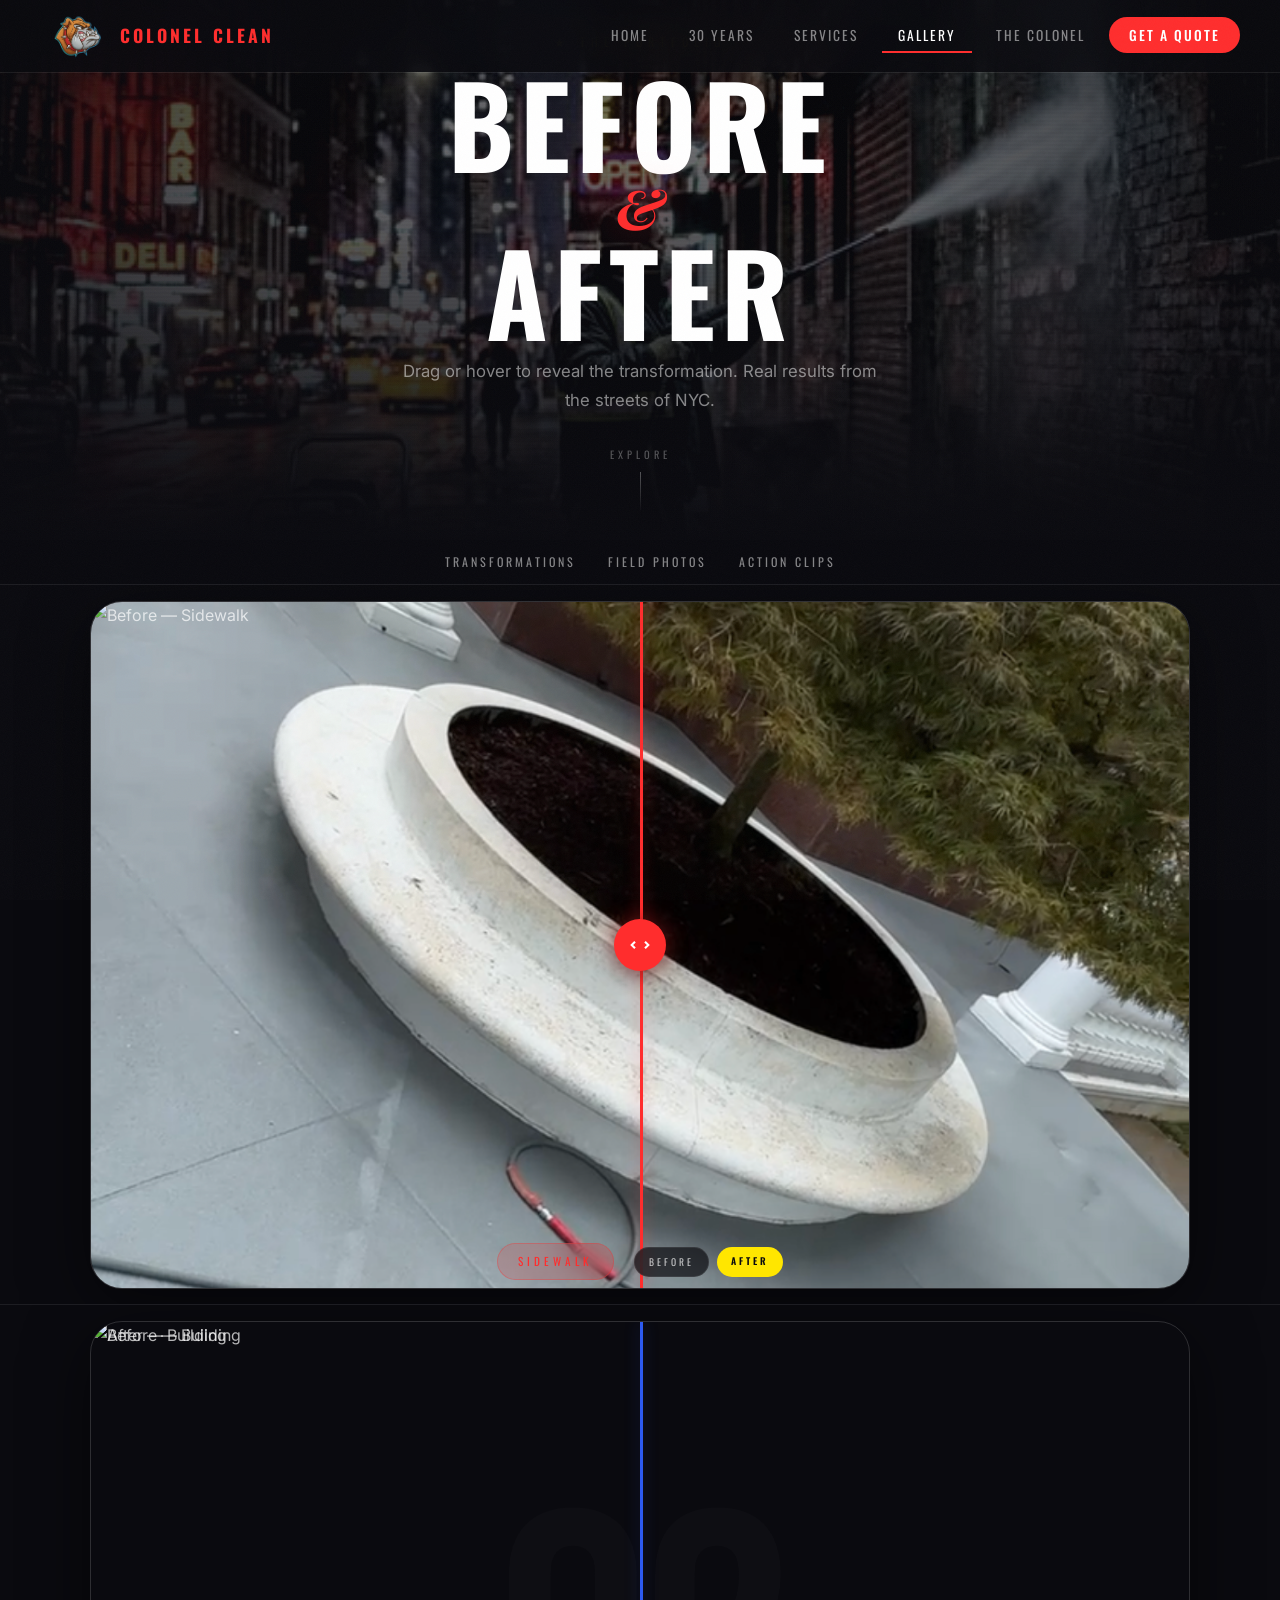
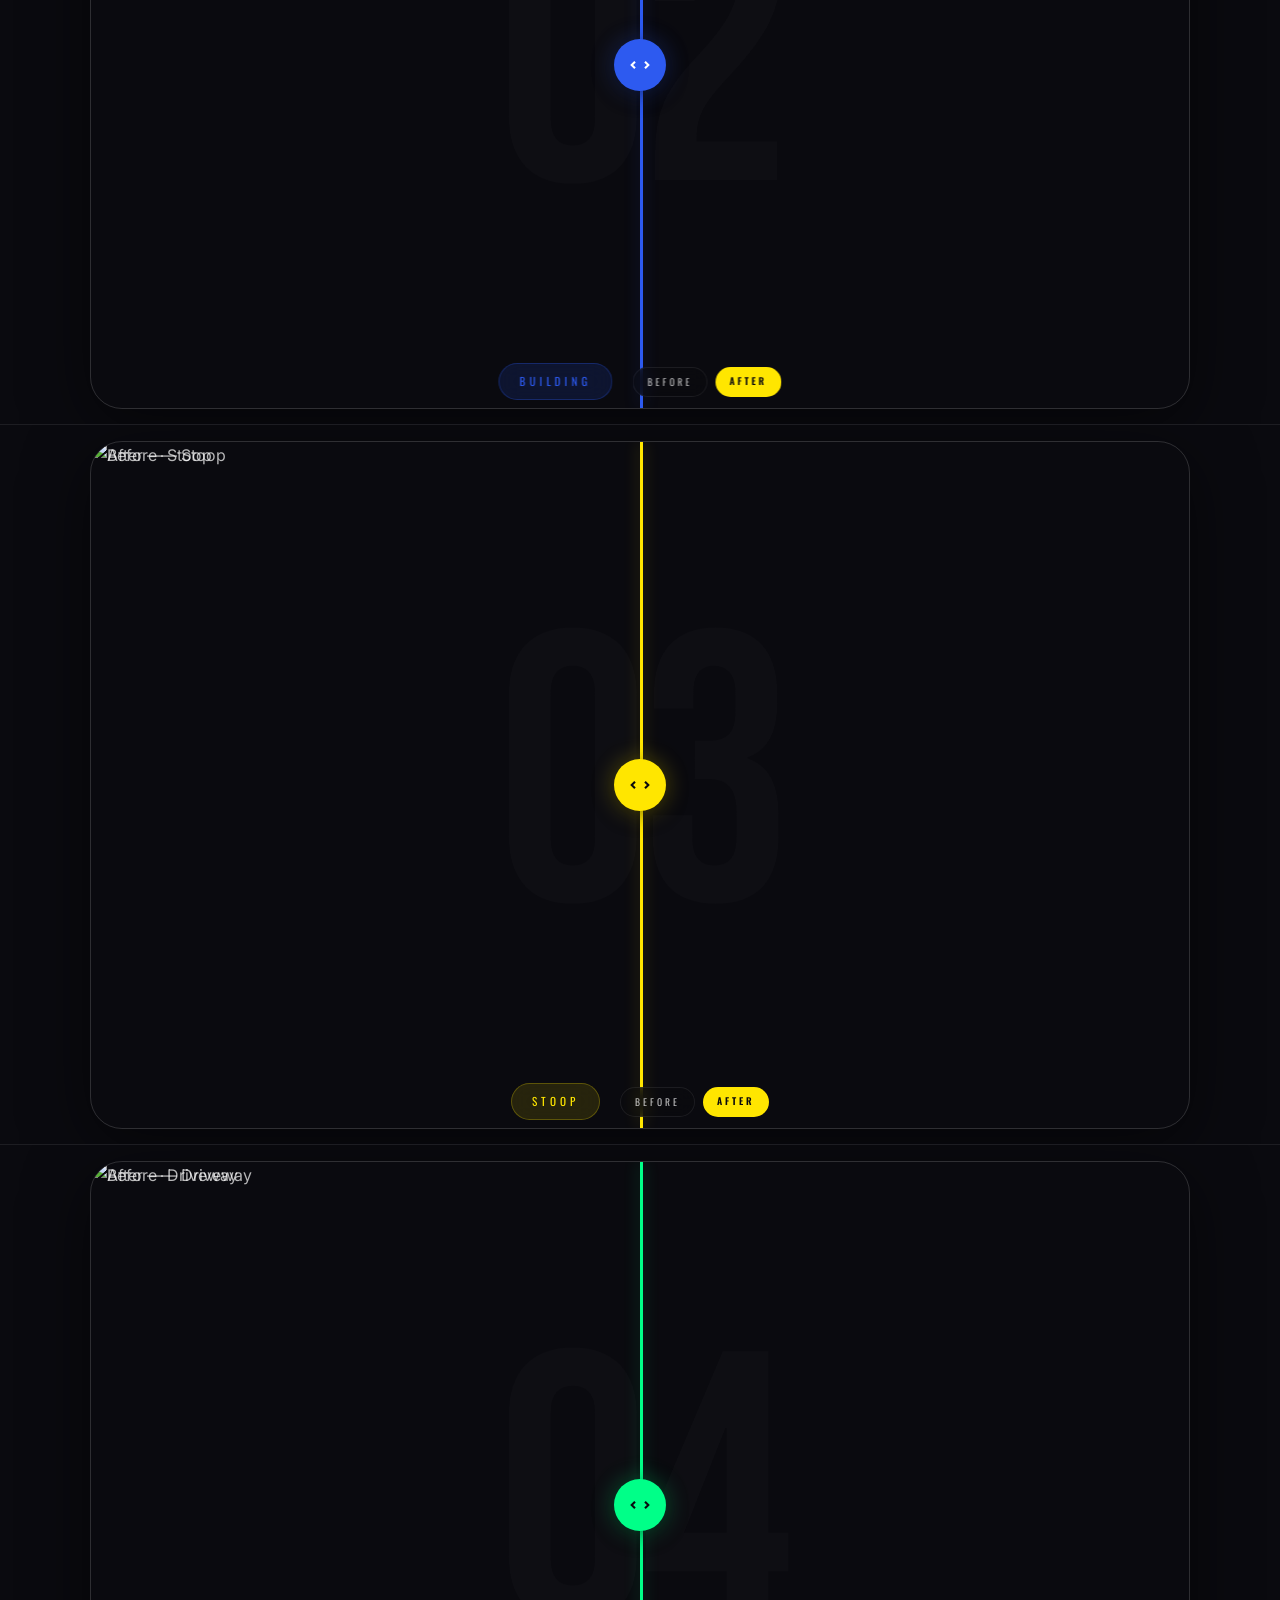
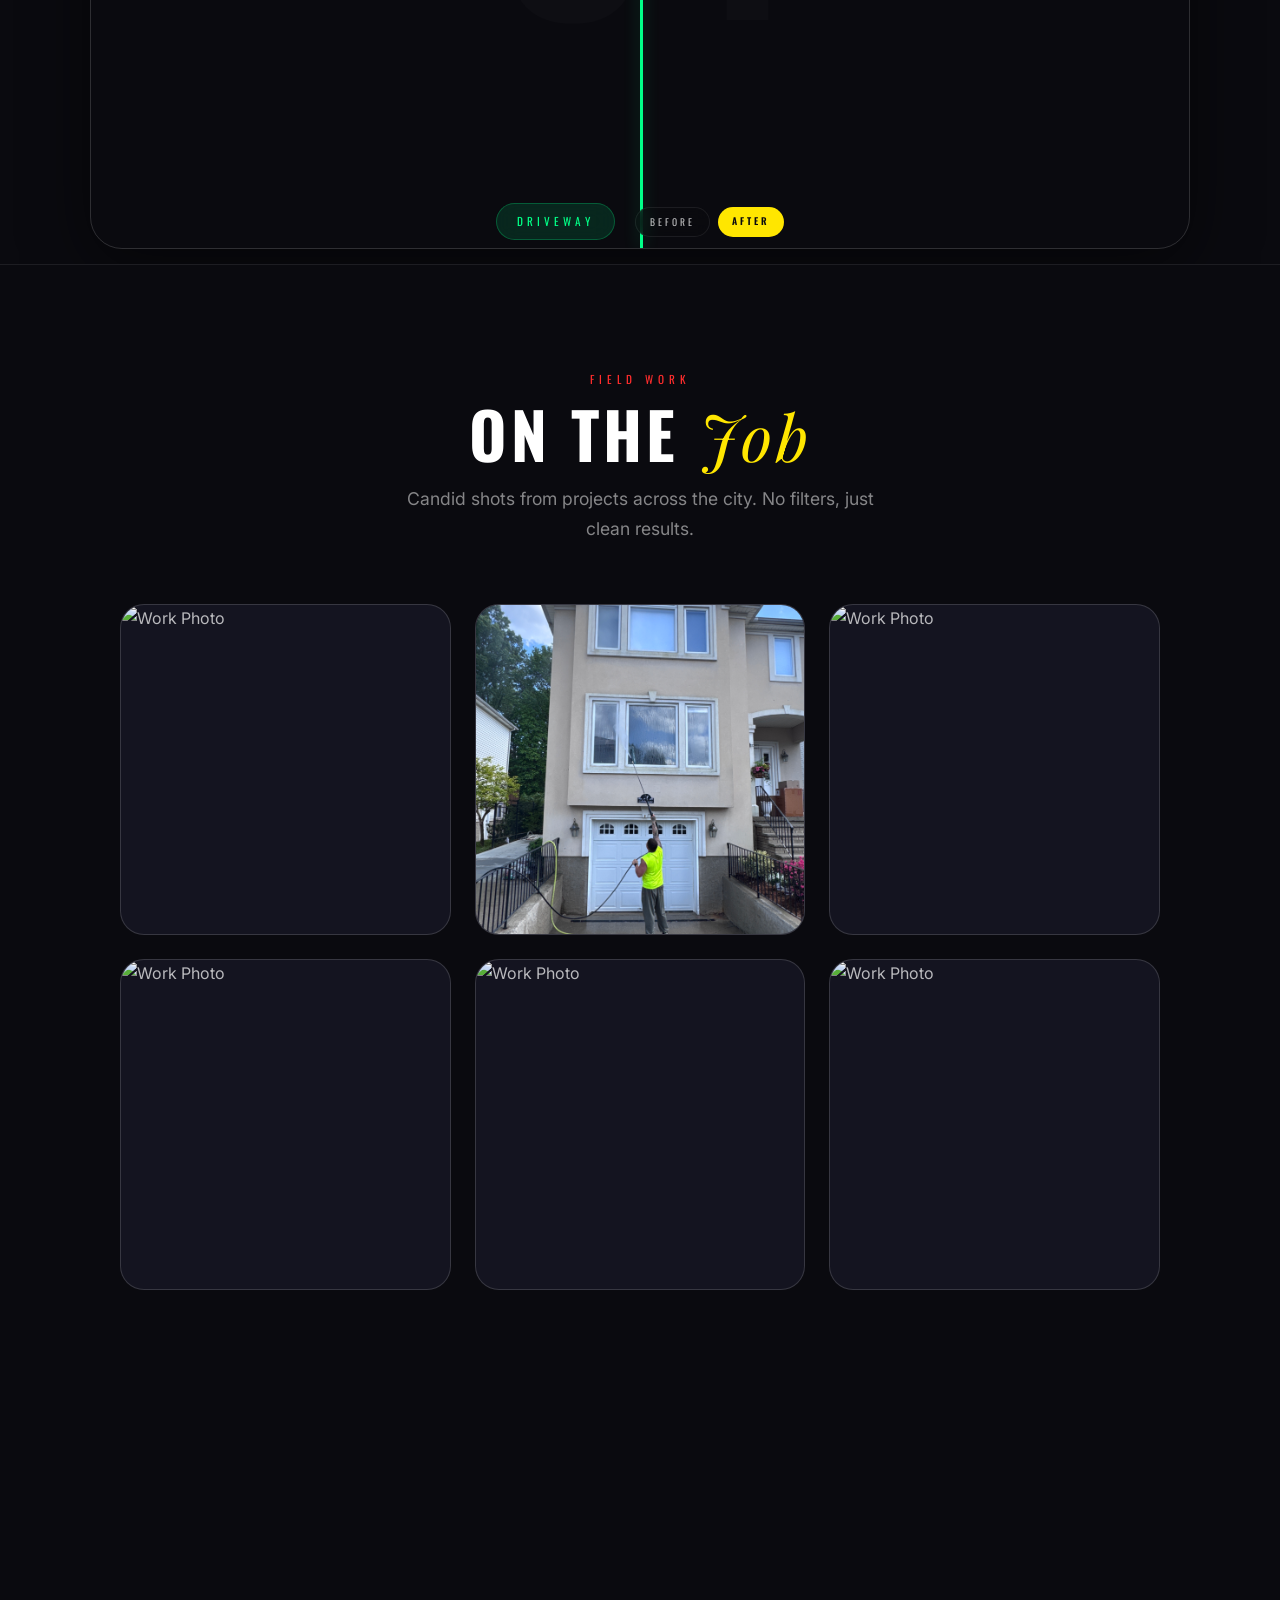
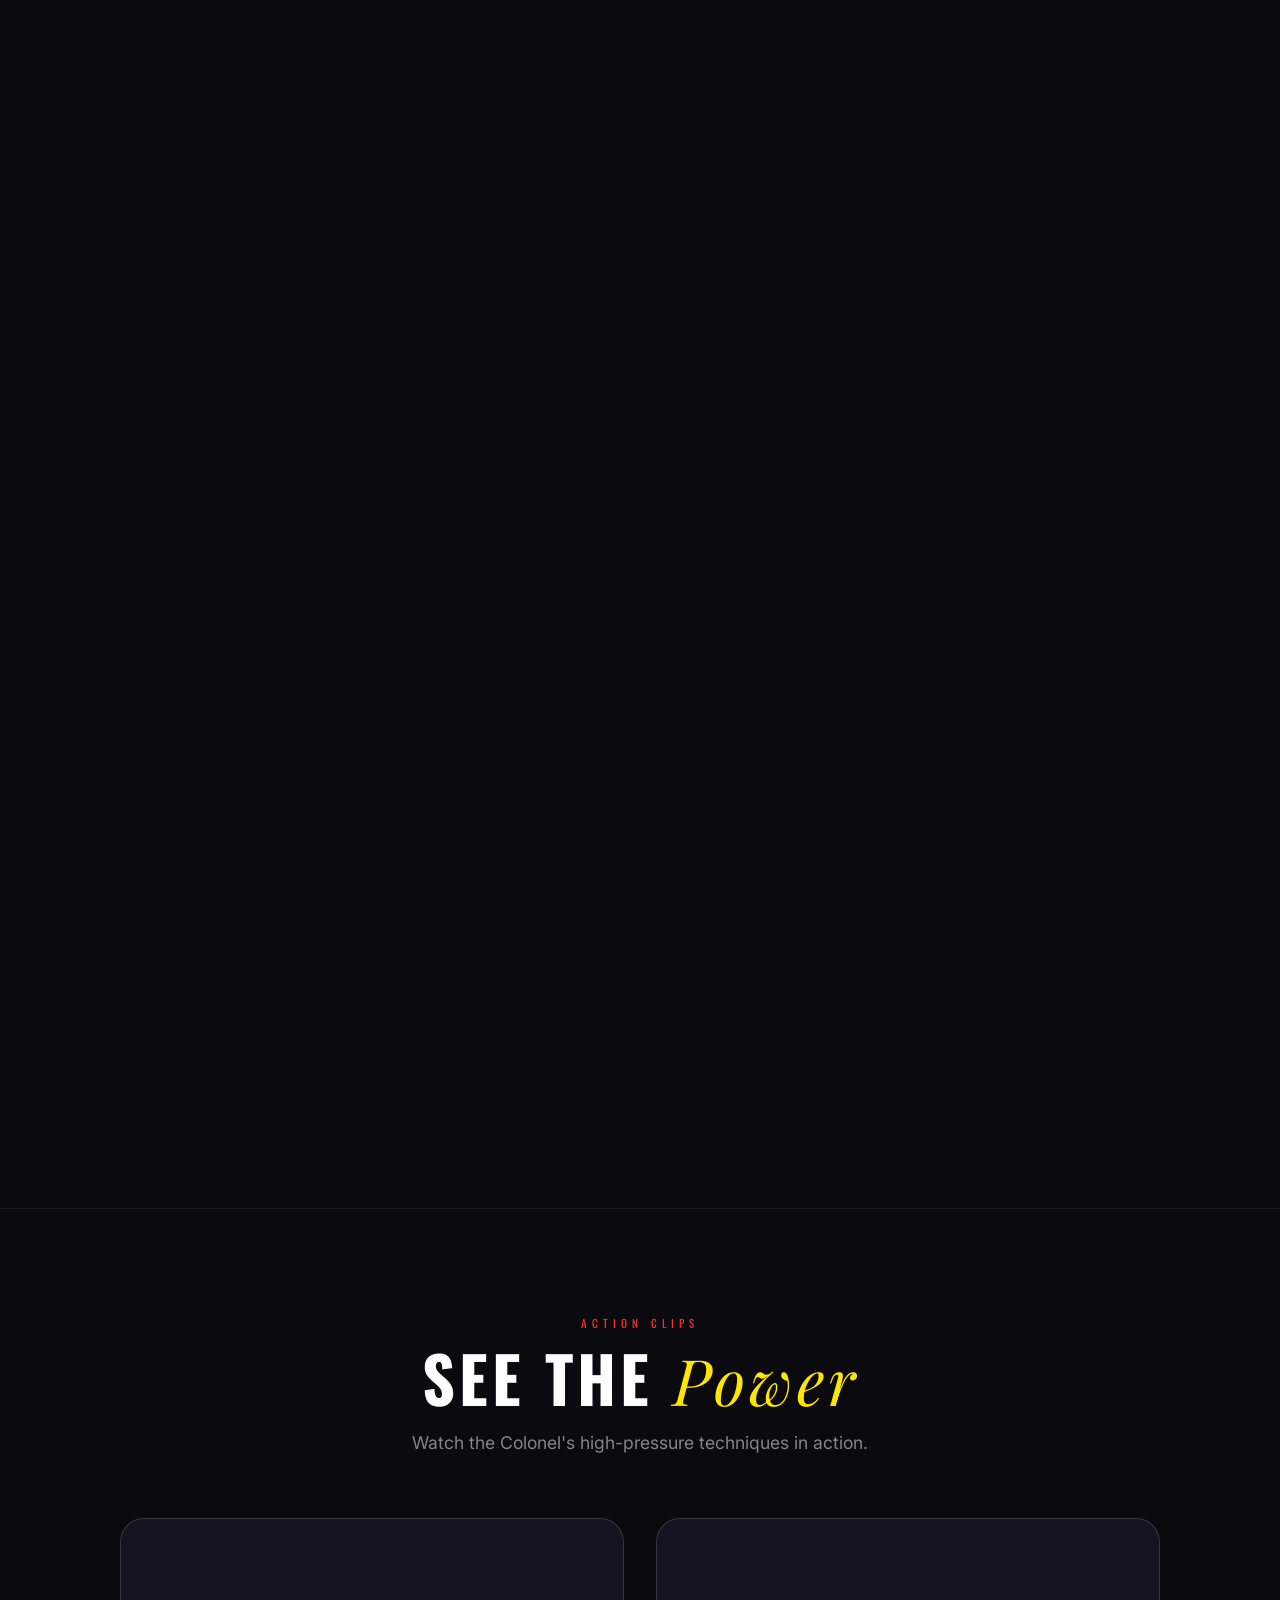
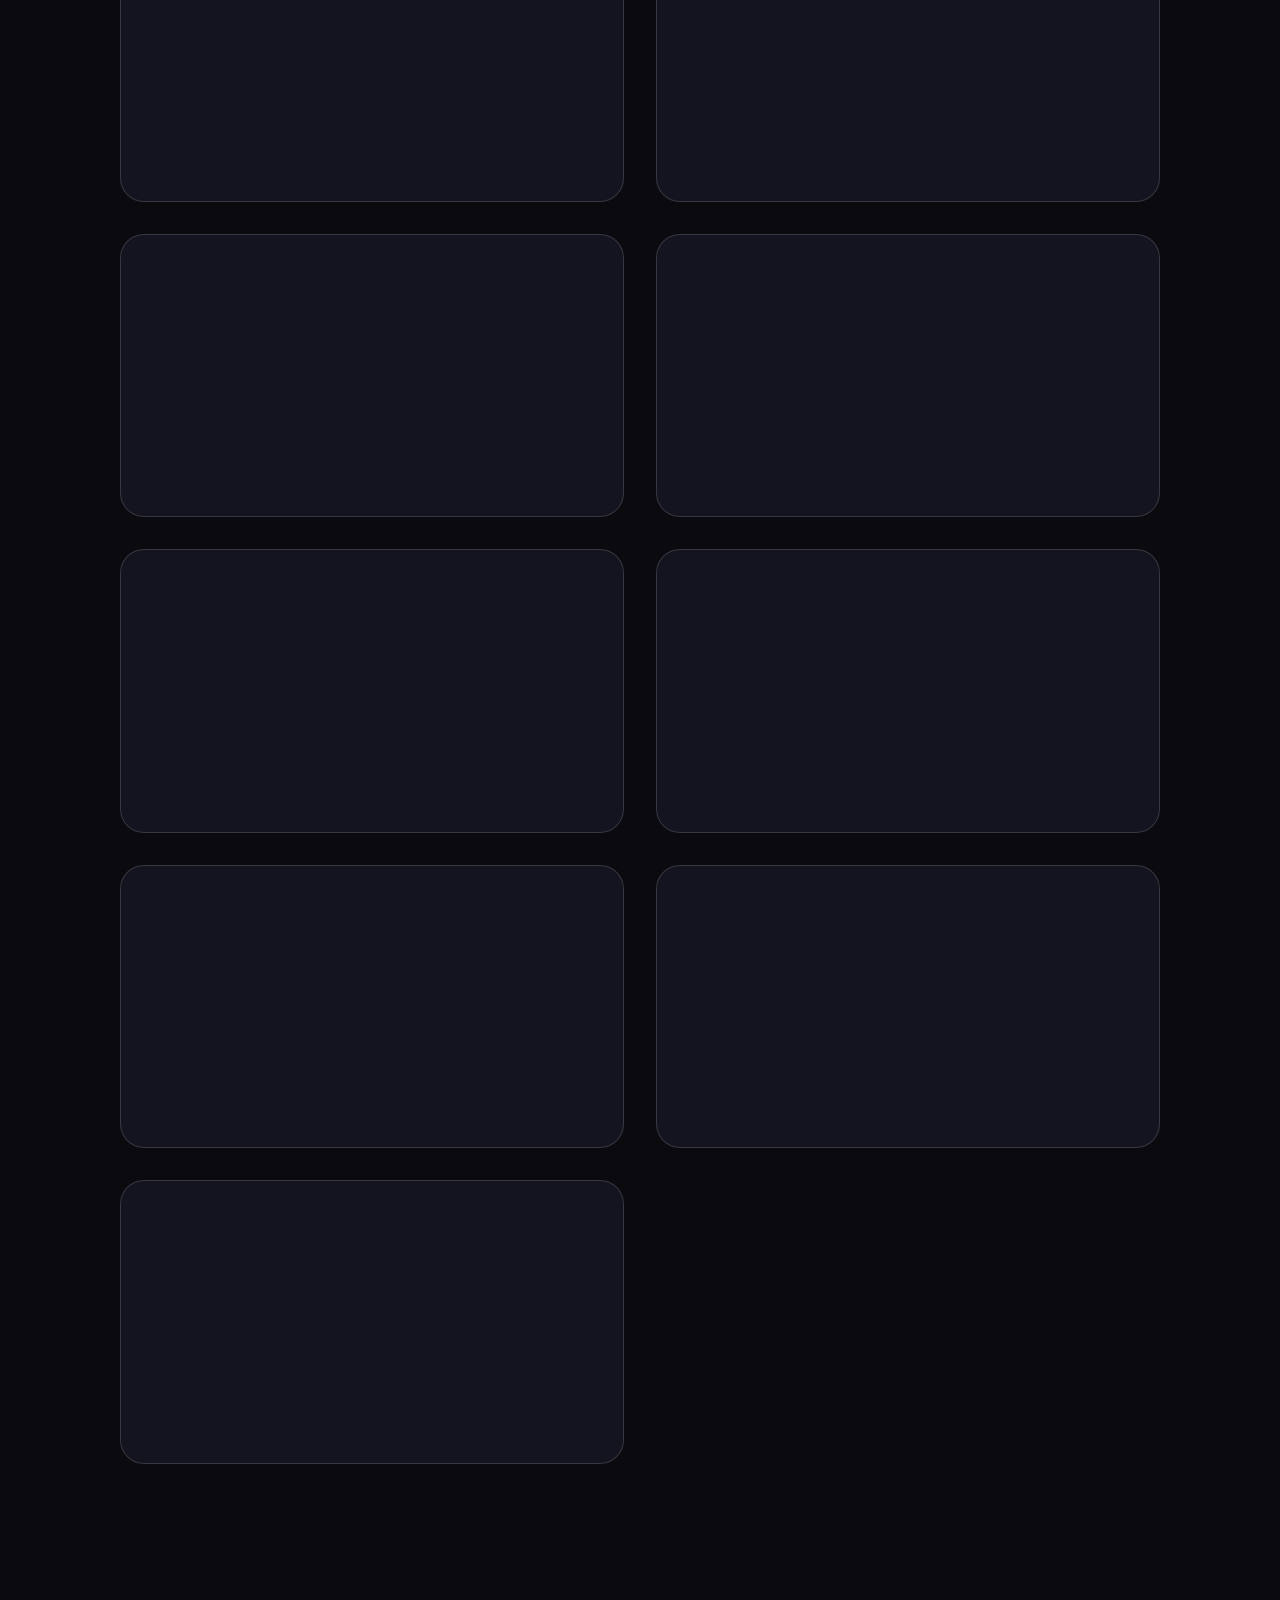
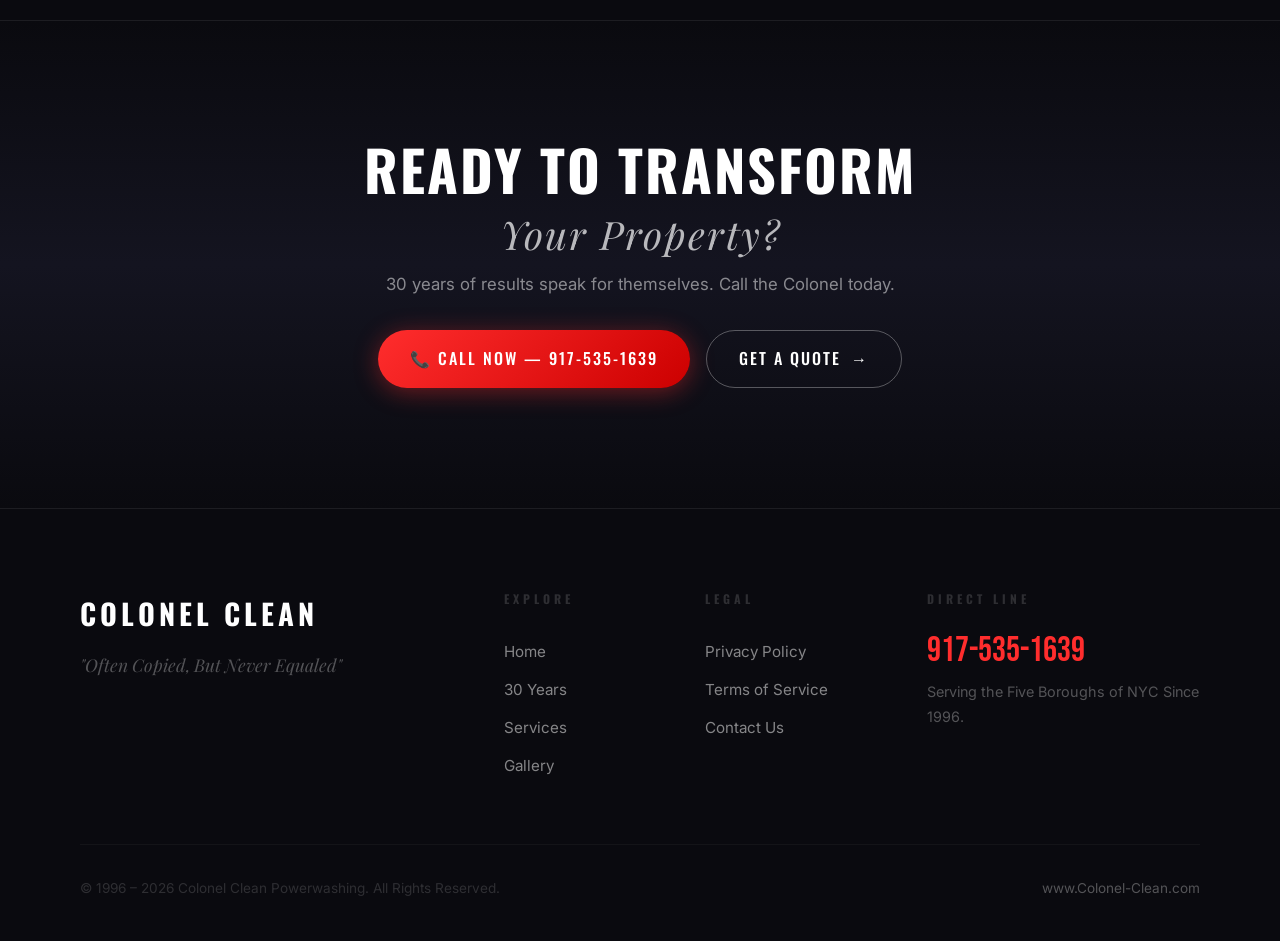
==== commit acad468b: "new file:   assets /1777075159994.png 	new file:   assets /business-card/Front-Card-Colonel.png 	new" ====
--- a/gallery.html
+++ b/gallery.html
@@ -28,7 +28,6 @@
                 <li><a href="index.html" class="nav-link">Home</a></li>
                 <li><a href="index.html#legacy" class="nav-link">30 Years</a></li>
                 <li><a href="index.html#services" class="nav-link">Services</a></li>
-                <li><a href="index.html#action" class="nav-link">In Action</a></li>
                 <li><a href="gallery.html" class="nav-link active">Gallery</a></li>
                 <li><a href="index.html#tribute" class="nav-link">The Colonel</a></li>
                 <li><a href="index.html#contact" class="nav-link cta-nav">Get a Quote</a></li>
@@ -64,9 +63,22 @@
     </section>
 
     <!-- ═══════════════════════════════════════ -->
+    <!--          GALLERY NAV FILTER           -->
+    <!-- ═══════════════════════════════════════ -->
+    <div class="gallery-nav-filter">
+        <div class="section-container">
+            <div class="gnf-inner">
+                <a href="#transformations" class="gnf-link active">Transformations</a>
+                <a href="#field-photos" class="gnf-link">Field Photos</a>
+                <a href="#action-clips" class="gnf-link">Action Clips</a>
+            </div>
+        </div>
+    </div>
+
+    <!-- ═══════════════════════════════════════ -->
     <!--        FULLSCREEN B/A SECTIONS        -->
     <!-- ═══════════════════════════════════════ -->
-    <div class="gallery-snap-container" id="gallerySnap">
+    <div class="gallery-snap-container" id="transformations">
 
         <!-- Pair 1 — Sidewalk -->
         <section class="gallery-pair" data-accent="red">
@@ -159,6 +171,101 @@
     </div>
 
     <!-- ═══════════════════════════════════════ -->
+    <!--            FIELD PHOTOS               -->
+    <!-- ═══════════════════════════════════════ -->
+    <section class="gallery-grid-section" id="field-photos">
+        <div class="section-container">
+            <div class="gallery-section-header">
+                <span class="gs-eyebrow">Field Work</span>
+                <h2 class="gs-title">On the <em>Job</em></h2>
+                <p class="gs-desc">Candid shots from projects across the city. No filters, just clean results.</p>
+            </div>
+            
+            <div class="work-photo-grid">
+                <div class="grid-item"><img src="assets /work-photo/IMG_20260424_195419.jpg" alt="Work Photo" loading="lazy"></div>
+                <div class="grid-item"><img src="assets /work-photo/IMG_20260511_134637.jpg" alt="Work Photo" loading="lazy"></div>
+                <div class="grid-item"><img src="assets /work-photo/IMG_20260511_134753.jpg" alt="Work Photo" loading="lazy"></div>
+                <div class="grid-item"><img src="assets /work-photo/IMG_20260424_195422.jpg" alt="Work Photo" loading="lazy"></div>
+                <div class="grid-item"><img src="assets /work-photo/IMG_20260511_134755.jpg" alt="Work Photo" loading="lazy"></div>
+                <div class="grid-item"><img src="assets /work-photo/IMG_20260511_134634.jpg" alt="Work Photo" loading="lazy"></div>
+                <div class="grid-item"><img src="assets /work-photo/IMG_20260511_134710.jpg" alt="Work Photo" loading="lazy"></div>
+                <div class="grid-item"><img src="assets /work-photo/IMG_20260511_134757.jpg" alt="Work Photo" loading="lazy"></div>
+                <div class="grid-item"><img src="assets /work-photo/IMG_20260511_134712.jpg" alt="Work Photo" loading="lazy"></div>
+                <div class="grid-item"><img src="assets /work-photo/IMG_20260511_134758.jpg" alt="Work Photo" loading="lazy"></div>
+                <div class="grid-item"><img src="assets /work-photo/IMG_20260511_134714.jpg" alt="Work Photo" loading="lazy"></div>
+                <div class="grid-item"><img src="assets /work-photo/IMG_20260511_134800.jpg" alt="Work Photo" loading="lazy"></div>
+                <div class="grid-item"><img src="assets /work-photo/IMG_20260511_134716.jpg" alt="Work Photo" loading="lazy"></div>
+                <div class="grid-item"><img src="assets /work-photo/IMG_20260511_134802.jpg" alt="Work Photo" loading="lazy"></div>
+                <div class="grid-item"><img src="assets /work-photo/IMG_20260511_134718.jpg" alt="Work Photo" loading="lazy"></div>
+                <div class="grid-item"><img src="assets /work-photo/IMG_20260511_134804.jpg" alt="Work Photo" loading="lazy"></div>
+                <div class="grid-item"><img src="assets /work-photo/IMG_20260511_134721.jpg" alt="Work Photo" loading="lazy"></div>
+                <div class="grid-item"><img src="assets /work-photo/IMG_20260511_134805.jpg" alt="Work Photo" loading="lazy"></div>
+            </div>
+        </div>
+    </section>
+
+    <!-- ═══════════════════════════════════════ -->
+    <!--            VIDEO CLIPS                -->
+    <!-- ═══════════════════════════════════════ -->
+    <section class="gallery-grid-section" id="action-clips">
+        <div class="section-container">
+            <div class="gallery-section-header">
+                <span class="gs-eyebrow">Action Clips</span>
+                <h2 class="gs-title">See the <em>Power</em></h2>
+                <p class="gs-desc">Watch the Colonel's high-pressure techniques in action.</p>
+            </div>
+            
+            <div class="video-grid">
+                <div class="video-item">
+                    <video loop muted playsinline loading="lazy">
+                        <source src="assets /video-clips/VID_20260424_195411.mp4" type="video/mp4">
+                    </video>
+                </div>
+                <div class="video-item">
+                    <video loop muted playsinline loading="lazy">
+                        <source src="assets /video-clips/VID_20260511_044056.mp4" type="video/mp4">
+                    </video>
+                </div>
+                <div class="video-item">
+                    <video loop muted playsinline loading="lazy">
+                        <source src="assets /video-clips/VID_20260511_134646.mp4" type="video/mp4">
+                    </video>
+                </div>
+                <div class="video-item">
+                    <video loop muted playsinline loading="lazy">
+                        <source src="assets /video-clips/VID_20260428_152845.mp4" type="video/mp4">
+                    </video>
+                </div>
+                <div class="video-item">
+                    <video loop muted playsinline loading="lazy">
+                        <source src="assets /video-clips/VID_20260511_044101.mp4" type="video/mp4">
+                    </video>
+                </div>
+                <div class="video-item">
+                    <video loop muted playsinline loading="lazy">
+                        <source src="assets /video-clips/VID_20260511_134648.mp4" type="video/mp4">
+                    </video>
+                </div>
+                <div class="video-item">
+                    <video loop muted playsinline loading="lazy">
+                        <source src="assets /video-clips/VID_20260511_044053.mp4" type="video/mp4">
+                    </video>
+                </div>
+                <div class="video-item">
+                    <video loop muted playsinline loading="lazy">
+                        <source src="assets /video-clips/VID_20260511_044103.mp4" type="video/mp4">
+                    </video>
+                </div>
+                <div class="video-item">
+                    <video loop muted playsinline loading="lazy">
+                        <source src="assets /video-clips/work-truck-video.mp4" type="video/mp4">
+                    </video>
+                </div>
+            </div>
+        </div>
+    </section>
+
+    <!-- ═══════════════════════════════════════ -->
     <!--            GALLERY CTA                -->
     <!-- ═══════════════════════════════════════ -->
     <section class="gallery-cta-section">
@@ -177,33 +284,44 @@
     <!-- Footer -->
     <footer class="site-footer">
         <div class="section-container">
-            <div class="footer-grid">
-                <div class="footer-brand">
-                    <img src="assets /logo-no-bg.png" alt="Colonel Clean" class="footer-logo">
+            <div class="footer-top">
+                <div class="footer-col-main">
+                    <span class="footer-brand-text">COLONEL CLEAN</span>
                     <p class="footer-tagline">"Often Copied, But Never Equaled"</p>
                 </div>
-                <div class="footer-links">
-                    <h4>Navigate</h4>
-                    <a href="index.html">Home</a>
-                    <a href="index.html#legacy">30 Years</a>
-                    <a href="index.html#services">Services</a>
-                    <a href="gallery.html">Gallery</a>
-                    <a href="index.html#tribute">The Colonel</a>
-                    <a href="index.html#contact">Contact</a>
-                </div>
-                <div class="footer-contact-col">
-                    <h4>Call Us</h4>
-                    <a href="tel:9175351639" class="footer-phone">917-535-1639</a>
-                    <p>Available 24/7</p>
-                    <p>All 5 Boroughs — NYC</p>
-                </div>
-            </div>
-            <div class="footer-bottom">
-                <p>Copyright &copy; 1996 – <span id="current-year"></span>. Colonel Clean Powerwashing.</p>
-                <p><a href="https://www.Colonel-Clean.com">www.Colonel-Clean.com</a></p>
+                <div class="footer-col-links">
+                    <div class="footer-link-group">
+                        <h4>Explore</h4>
+                        <a href="index.html">Home</a>
+                        <a href="index.html#legacy">30 Years</a>
+                        <a href="index.html#services">Services</a>
+                        <a href="gallery.html">Gallery</a>
+                    </div>
+                    <div class="footer-link-group">
+                        <h4>Legal</h4>
+                        <a href="#">Privacy Policy</a>
+                        <a href="#">Terms of Service</a>
+                        <a href="index.html#contact">Contact Us</a>
+                    </div>
+                </div>
+                <div class="footer-col-contact">
+                    <h4>Direct Line</h4>
+                    <a href="tel:9175351639" class="footer-phone-modern">917-535-1639</a>
+                    <p>Serving the Five Boroughs of NYC Since 1996.</p>
+                </div>
+            </div>
+            
+            <div class="footer-bottom-modern">
+                <div class="footer-copyright">
+                    &copy; 1996 – <span id="current-year"></span> Colonel Clean Powerwashing. All Rights Reserved.
+                </div>
+                <div class="footer-site-link">
+                    <a href="https://www.Colonel-Clean.com">www.Colonel-Clean.com</a>
+                </div>
             </div>
         </div>
     </footer>
+
 
     <script src="gallery.js"></script>
 </body>
--- a/style.css
+++ b/style.css
@@ -1855,115 +1855,131 @@
 /* ═══════════════════════════════════════
    FOOTER
    ═══════════════════════════════════════ */
+/* ──── Modern Footer ──── */
 .site-footer {
-    background: var(--cc-dark);
-    position: relative;
-    padding-bottom: 40px;
-}
-.footer-skyline {
-    opacity: 0.2;
+    background: var(--cc-black);
+    border-top: 1px solid var(--cc-grey-600);
+    padding: 80px 0 40px;
+    position: relative;
     overflow: hidden;
-    margin-bottom: -20px;
-}
-.footer-skyline-img {
-    width: 100%;
-    max-height: 150px;
-    object-fit: contain;
-}
-
-.footer-grid {
-    display: grid;
-    grid-template-columns: 1fr;
-    gap: 40px;
-    padding: 60px 0 40px;
-    border-bottom: 1px solid var(--cc-grey-600);
-    margin-bottom: 32px;
-}
-@media (min-width: 768px) {
-    .footer-grid {
-        grid-template-columns: 2fr 1fr 1fr;
-    }
-}
-
-.footer-logo {
-    width: 100px;
-    margin-bottom: 16px;
-    filter: grayscale(20%);
+}
+
+.footer-top {
+    display: flex;
+    flex-wrap: wrap;
+    gap: 60px;
+    margin-bottom: 60px;
+}
+
+.footer-col-main {
+    flex: 2;
+    min-width: 280px;
+}
+.footer-brand-text {
+    font-family: var(--font-heading);
+    font-size: 1.8rem;
+    font-weight: 700;
+    letter-spacing: 4px;
+    color: var(--cc-white);
+    display: block;
+    margin-bottom: 12px;
 }
 .footer-tagline {
     font-family: var(--font-display);
     font-style: italic;
-    font-size: 1rem;
+    font-size: 1.1rem;
     color: var(--cc-grey-400);
-}
-
-.footer-links h4,
-.footer-contact-col h4 {
+    max-width: 300px;
+}
+
+.footer-col-links {
+    flex: 2;
+    display: flex;
+    gap: 40px;
+    min-width: 280px;
+}
+.footer-link-group {
+    flex: 1;
+}
+.footer-link-group h4,
+.footer-col-contact h4 {
     font-family: var(--font-heading);
     font-size: 0.75rem;
     letter-spacing: 4px;
     text-transform: uppercase;
-    color: var(--cc-grey-300);
-    margin-bottom: 16px;
-}
-.footer-links a {
+    color: var(--cc-grey-500);
+    margin-bottom: 24px;
+}
+.footer-link-group a {
     display: block;
+    color: var(--cc-grey-300) !important;
+    font-size: 0.95rem;
+    padding: 6px 0;
+    transition: color 0.3s ease, transform 0.3s ease;
+}
+.footer-link-group a:hover {
+    color: var(--cc-yellow) !important;
+    transform: translateX(5px);
+}
+
+.footer-col-contact {
+    flex: 1.5;
+    min-width: 240px;
+}
+.footer-phone-modern {
+    font-family: var(--font-accent);
+    font-size: 2.2rem;
+    color: var(--cc-red) !important;
+    line-height: 1;
+    display: block;
+    margin-bottom: 12px;
+    transition: color 0.3s ease;
+}
+.footer-phone-modern:hover {
+    color: var(--cc-yellow) !important;
+}
+.footer-col-contact p {
+    font-size: 0.9rem;
+    color: var(--cc-grey-400);
+}
+
+.footer-bottom-modern {
+    display: flex;
+    justify-content: space-between;
+    align-items: center;
+    padding-top: 32px;
+    border-top: 1px solid var(--cc-grey-700);
+    color: var(--cc-grey-500);
+    font-size: 0.85rem;
+}
+.footer-bottom-modern a {
     color: var(--cc-grey-400) !important;
-    font-size: 0.9rem;
-    padding: 4px 0;
-    transition: color var(--transition), transform var(--transition);
-}
-.footer-links a:hover {
-    color: var(--cc-yellow) !important;
-    transform: translateX(4px);
-}
-
-.footer-phone {
-    font-family: var(--font-accent);
-    font-size: 1.5rem;
-    color: var(--cc-red) !important;
-    display: block;
-    margin-bottom: 8px;
-}
-.footer-contact-col p {
-    font-size: 0.85rem;
-    color: var(--cc-grey-400);
-}
-
-/* Hit counter */
-.footer-counter {
-    text-align: center;
-    margin-bottom: 24px;
-    font-family: 'Courier New', Courier, monospace;
-}
-.footer-counter p {
-    font-size: 0.7rem;
-    text-transform: uppercase;
-    letter-spacing: 3px;
-    color: var(--cc-grey-400);
-    margin-bottom: 8px;
-}
-#counter-value {
-    display: inline-block;
-    background: rgba(0,0,0,0.5);
-    color: var(--cc-green);
-    padding: 8px 20px;
-    font-size: 1.2rem;
-    letter-spacing: 5px;
-    border-radius: var(--radius-xs);
-    border: 1px solid rgba(0,255,136,0.15);
-    box-shadow: 0 0 15px rgba(0,255,136,0.05);
-    font-weight: bold;
-}
-
-.footer-bottom {
-    text-align: center;
-    font-size: 0.8rem;
-    color: var(--cc-grey-400);
-}
-.footer-bottom a { color: var(--cc-yellow) !important; }
-.footer-bottom p { margin-bottom: 4px; }
-
+    transition: color 0.3s ease;
+}
+.footer-bottom-modern a:hover {
+    color: var(--cc-white) !important;
+}
+
+@media (max-width: 768px) {
+    .footer-top {
+        flex-direction: column;
+        gap: 40px;
+    }
+    .footer-col-links {
+        gap: 20px;
+    }
+    .footer-bottom-modern {
+        flex-direction: column;
+        text-align: center;
+        gap: 16px;
+    }
+    .footer-brand-text {
+        font-size: 1.5rem;
+    }
+    .footer-phone-modern {
+        font-size: 1.8rem;
+    }
+}
 /* ═══════════════════════════════════════
    RESPONSIVE
    ═══════════════════════════════════════ */
--- a/gallery.css
+++ b/gallery.css
@@ -288,9 +288,11 @@
     transform: translateY(40px);
     transition: opacity 0.8s var(--ease-out), transform 0.8s var(--ease-out);
 }
-.gallery-pair.gp-visible {
-    opacity: 1;
-    transform: translateY(0);
+.gallery-pair.gp-visible,
+.grid-item.gp-visible,
+.video-item.gp-visible {
+    opacity: 1 !important;
+    transform: translateY(0) !important;
 }
 
 /* ──── Mobile Responsive ──── */
@@ -341,3 +343,177 @@
         aspect-ratio: 3 / 4;
     }
 }
+
+/* ──── Gallery Nav Filter ──── */
+.gallery-nav-filter {
+    position: sticky;
+    top: 70px;
+    z-index: 100;
+    background: rgba(10, 10, 15, 0.85);
+    backdrop-filter: blur(20px);
+    border-bottom: 1px solid var(--cc-grey-600);
+    padding: 12px 0;
+}
+.gnf-inner {
+    display: flex;
+    justify-content: center;
+    gap: 32px;
+}
+.gnf-link {
+    font-family: var(--font-heading);
+    font-size: 0.75rem;
+    letter-spacing: 3px;
+    text-transform: uppercase;
+    color: var(--cc-grey-300);
+    text-decoration: none;
+    transition: color 0.3s var(--ease-out);
+    position: relative;
+}
+.gnf-link:hover {
+    color: var(--cc-white);
+}
+.gnf-link.active {
+    color: var(--cc-yellow);
+}
+.gnf-link.active::after {
+    content: '';
+    position: absolute;
+    bottom: -8px;
+    left: 0;
+    width: 100%;
+    height: 2px;
+    background: var(--cc-yellow);
+    box-shadow: 0 0 10px var(--cc-yellow-glow);
+}
+
+/* ──── Gallery Grid Sections ──── */
+.gallery-grid-section {
+    padding: 100px 0;
+    background: var(--cc-black);
+    border-bottom: 1px solid var(--cc-grey-600);
+}
+.gallery-section-header {
+    text-align: center;
+    margin-bottom: 60px;
+}
+.gs-eyebrow {
+    display: inline-block;
+    font-family: var(--font-heading);
+    font-size: 0.7rem;
+    letter-spacing: 5px;
+    text-transform: uppercase;
+    color: var(--cc-red);
+    margin-bottom: 12px;
+}
+.gs-title {
+    font-family: var(--font-heading);
+    font-size: clamp(2.5rem, 6vw, 4rem);
+    font-weight: 700;
+    text-transform: uppercase;
+    letter-spacing: 4px;
+    color: var(--cc-white);
+    margin-bottom: 16px;
+    line-height: 1;
+}
+.gs-title em {
+    font-family: var(--font-display);
+    font-style: italic;
+    color: var(--cc-yellow);
+    text-transform: none;
+    font-weight: 400;
+}
+.gs-desc {
+    font-size: 1.1rem;
+    color: var(--cc-grey-300);
+    max-width: 500px;
+    margin: 0 auto;
+}
+
+/* ──── Work Photo Grid ──── */
+.work-photo-grid {
+    display: grid;
+    grid-template-columns: repeat(auto-fill, minmax(300px, 1fr));
+    gap: 24px;
+    padding: 0 var(--container-pad);
+}
+.grid-item {
+    position: relative;
+    aspect-ratio: 1 / 1;
+    overflow: hidden;
+    border-radius: var(--radius-lg);
+    border: 1px solid var(--cc-grey-500);
+    background: var(--cc-dark-2);
+    cursor: pointer;
+    transition: transform 0.4s var(--ease-out), border-color 0.4s var(--ease-out);
+}
+.grid-item img {
+    width: 100%;
+    height: 100%;
+    object-fit: cover;
+    transition: transform 0.6s var(--ease-out);
+}
+.grid-item:hover {
+    transform: translateY(-8px);
+    border-color: var(--cc-yellow);
+}
+.grid-item:hover img {
+    transform: scale(1.08);
+}
+
+/* ──── Video Grid ──── */
+.video-grid {
+    display: grid;
+    grid-template-columns: repeat(auto-fill, minmax(340px, 1fr));
+    gap: 32px;
+    padding: 0 var(--container-pad);
+}
+.video-item {
+    position: relative;
+    aspect-ratio: 16 / 9;
+    border-radius: var(--radius-lg);
+    overflow: hidden;
+    border: 1px solid var(--cc-grey-500);
+    background: var(--cc-dark-2);
+    cursor: pointer;
+}
+.video-item video {
+    width: 100%;
+    height: 100%;
+    object-fit: cover;
+    display: block;
+    transition: transform 0.5s ease;
+}
+.video-item:hover video {
+    transform: scale(1.05);
+}
+
+/* ──── Mobile Responsive Updates ──── */
+@media (max-width: 768px) {
+    .gallery-nav-filter {
+        top: 60px;
+    }
+    .gnf-inner {
+        gap: 16px;
+    }
+    .gnf-link {
+        font-size: 0.65rem;
+        letter-spacing: 2px;
+    }
+    .gallery-grid-section {
+        padding: 60px 0;
+    }
+    .work-photo-grid {
+        grid-template-columns: repeat(2, 1fr);
+        gap: 12px;
+    }
+    .video-grid {
+        grid-template-columns: 1fr;
+        gap: 20px;
+    }
+}
+
+@media (max-width: 480px) {
+    .work-photo-grid {
+        grid-template-columns: 1fr;
+    }
+}
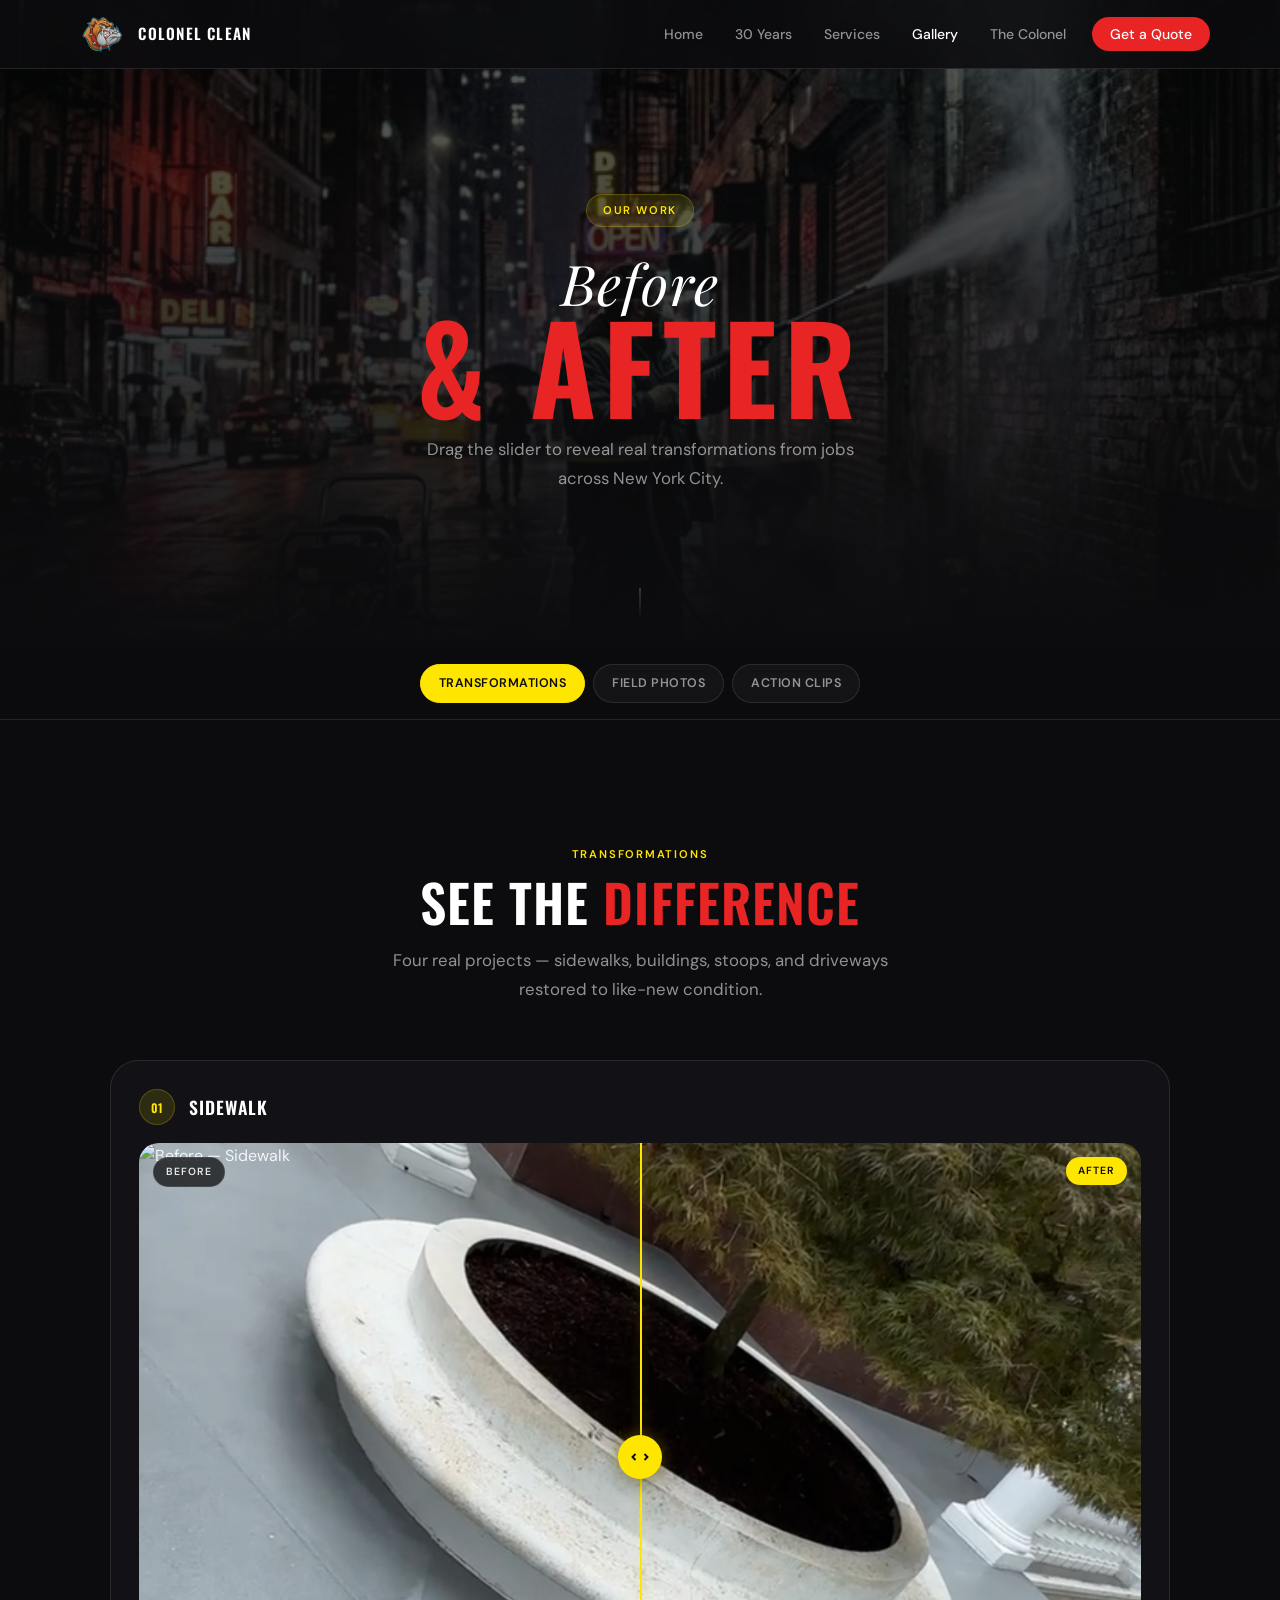
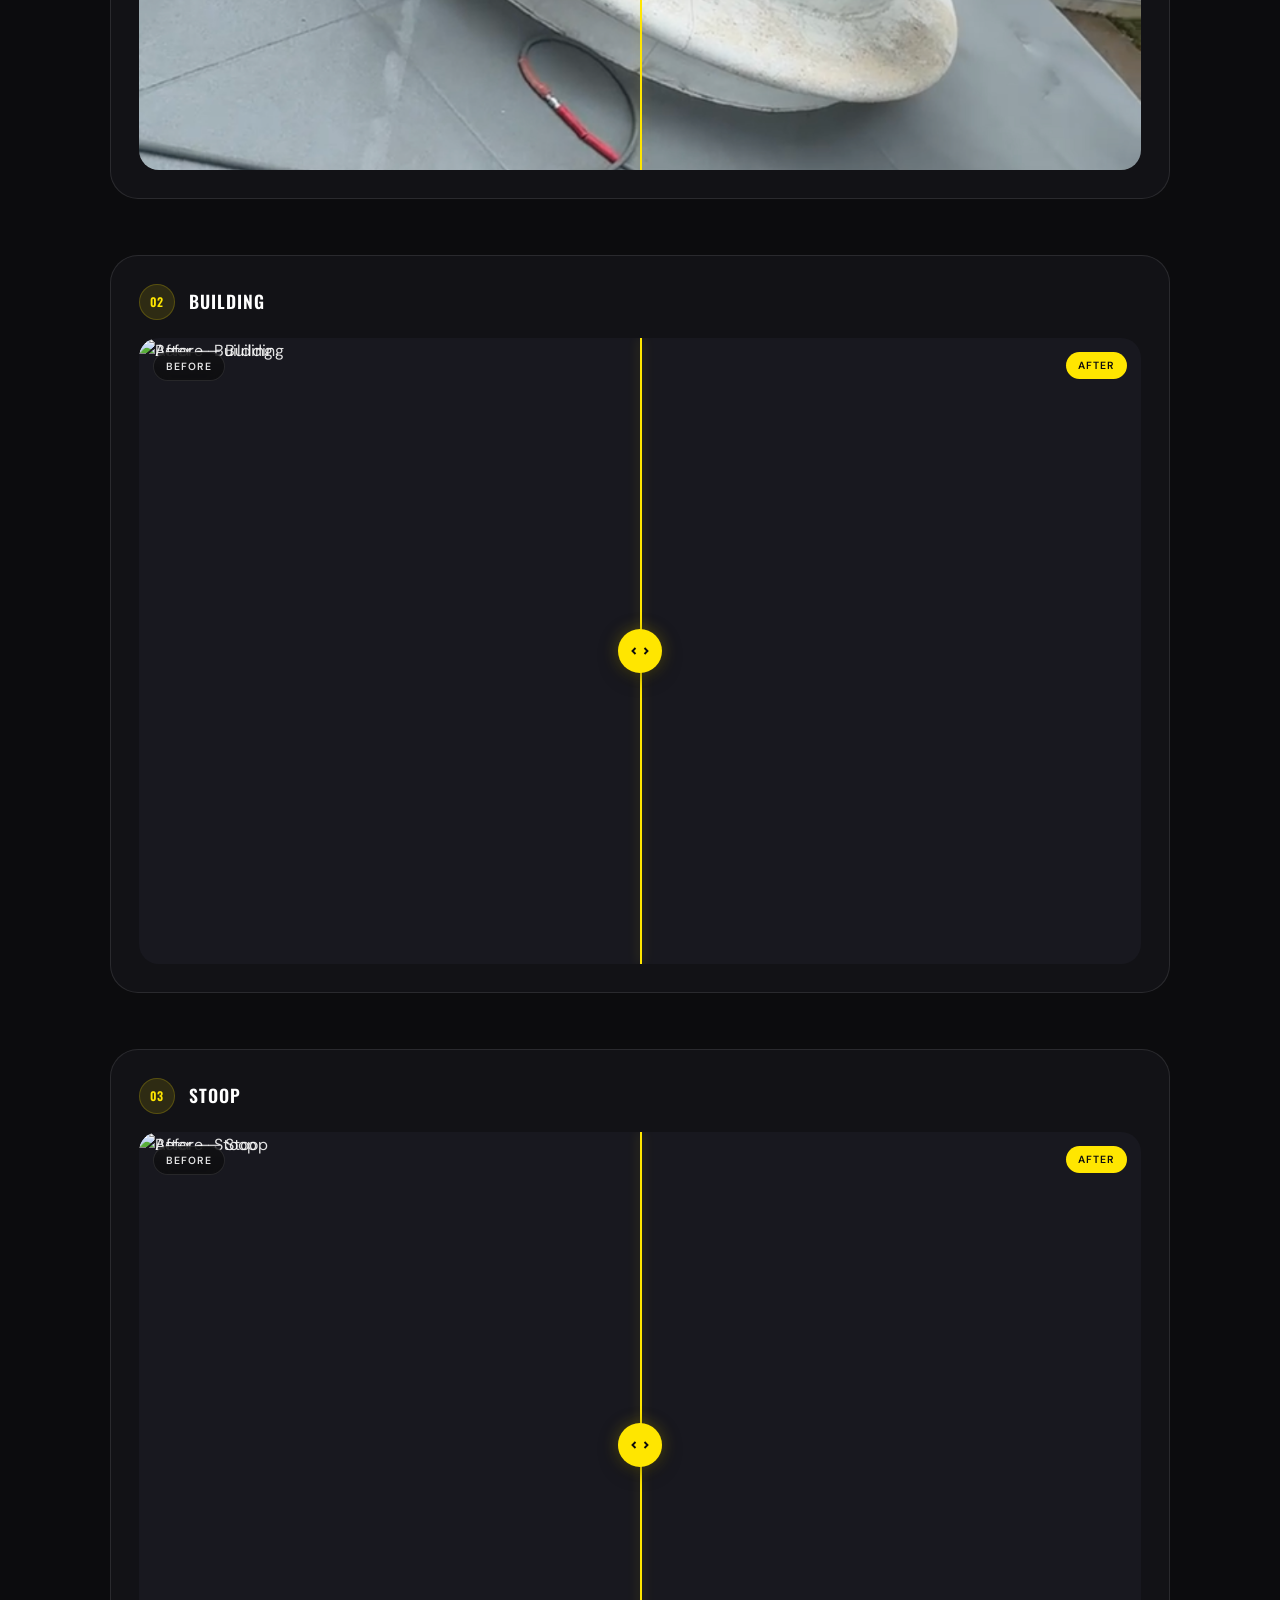
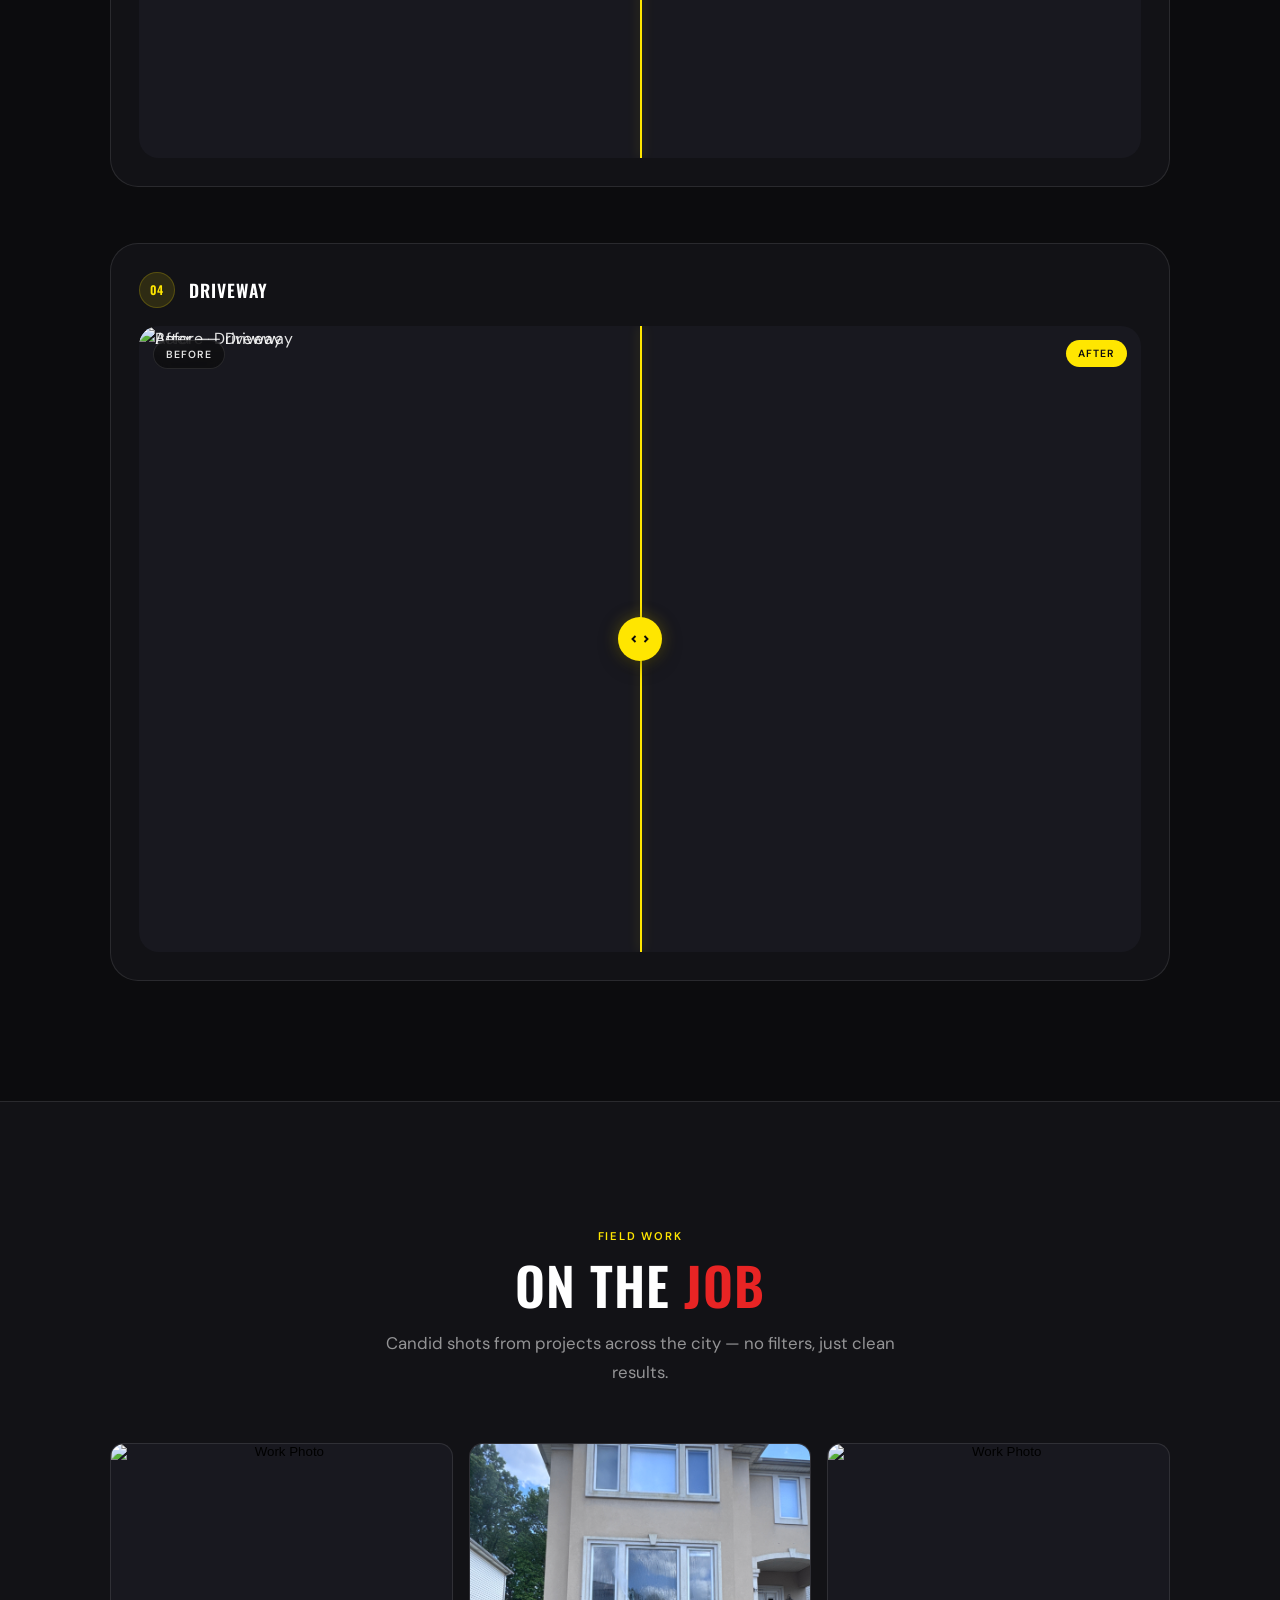
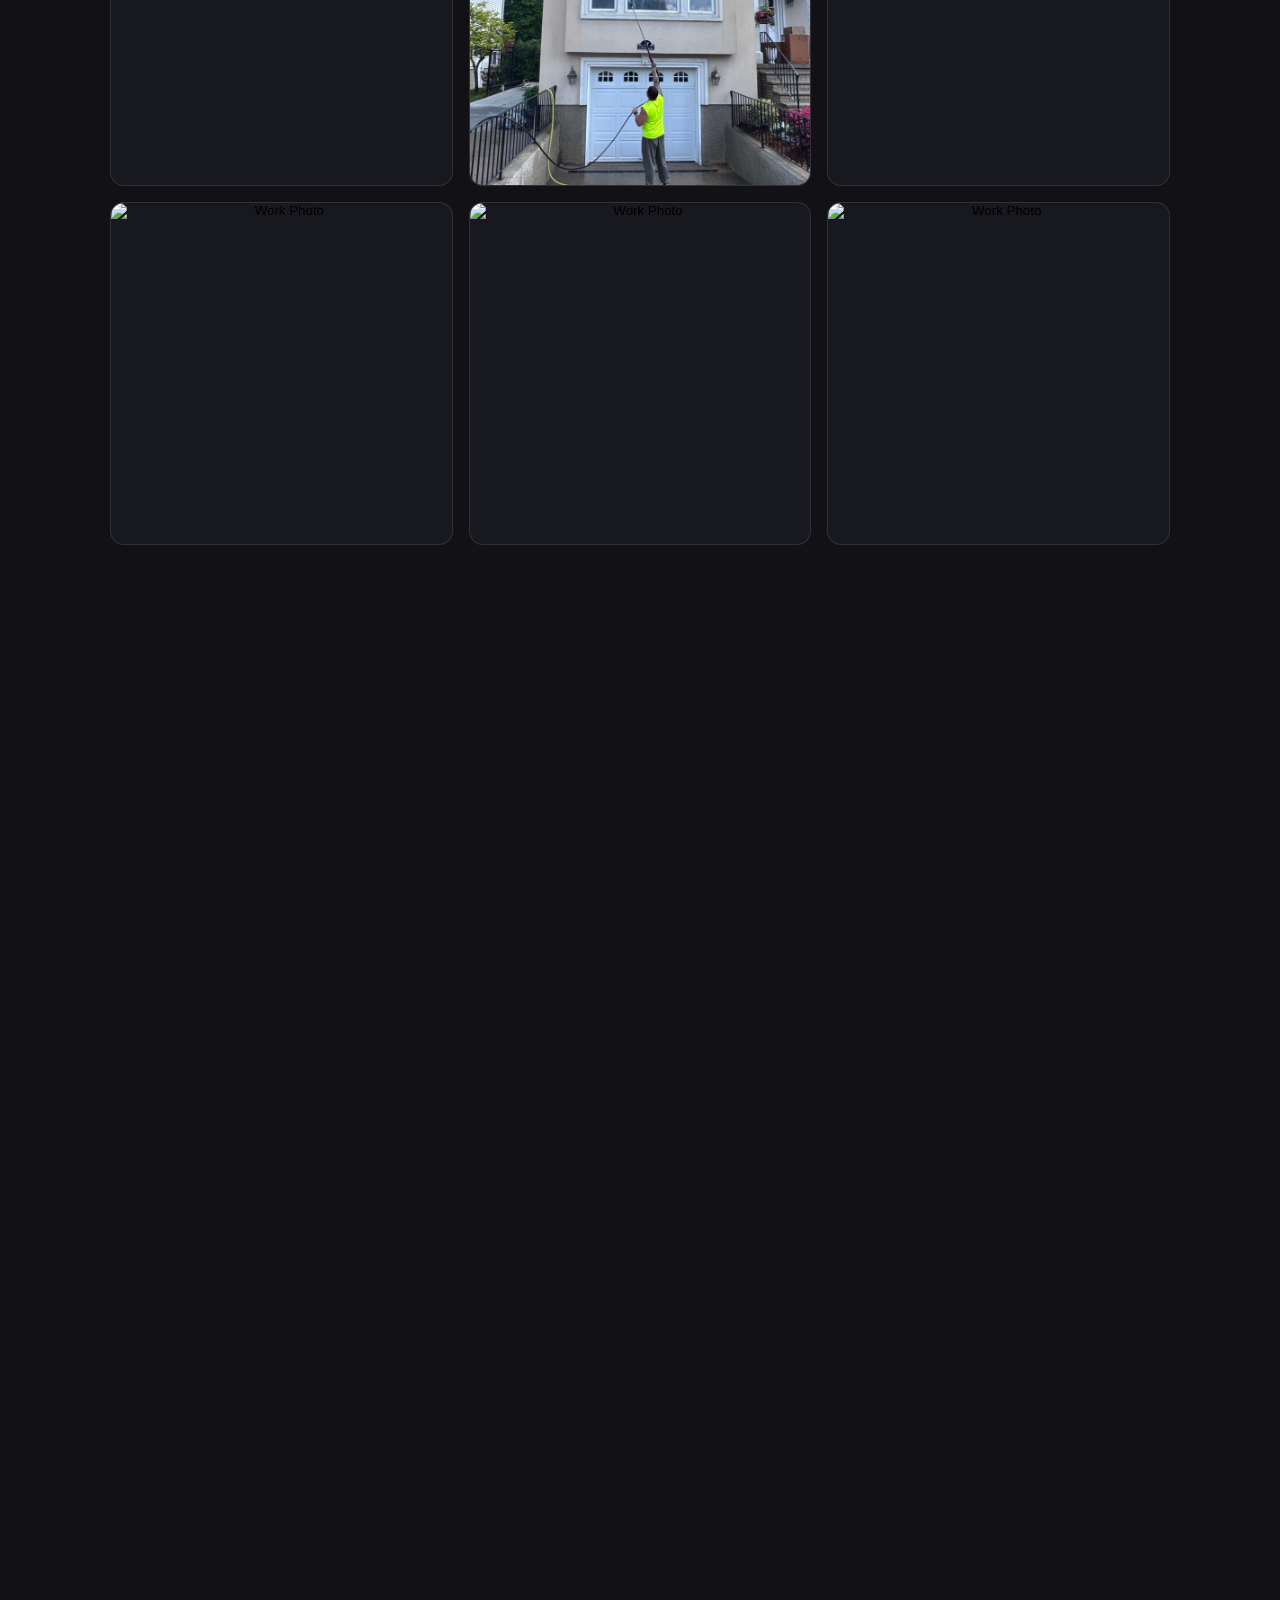
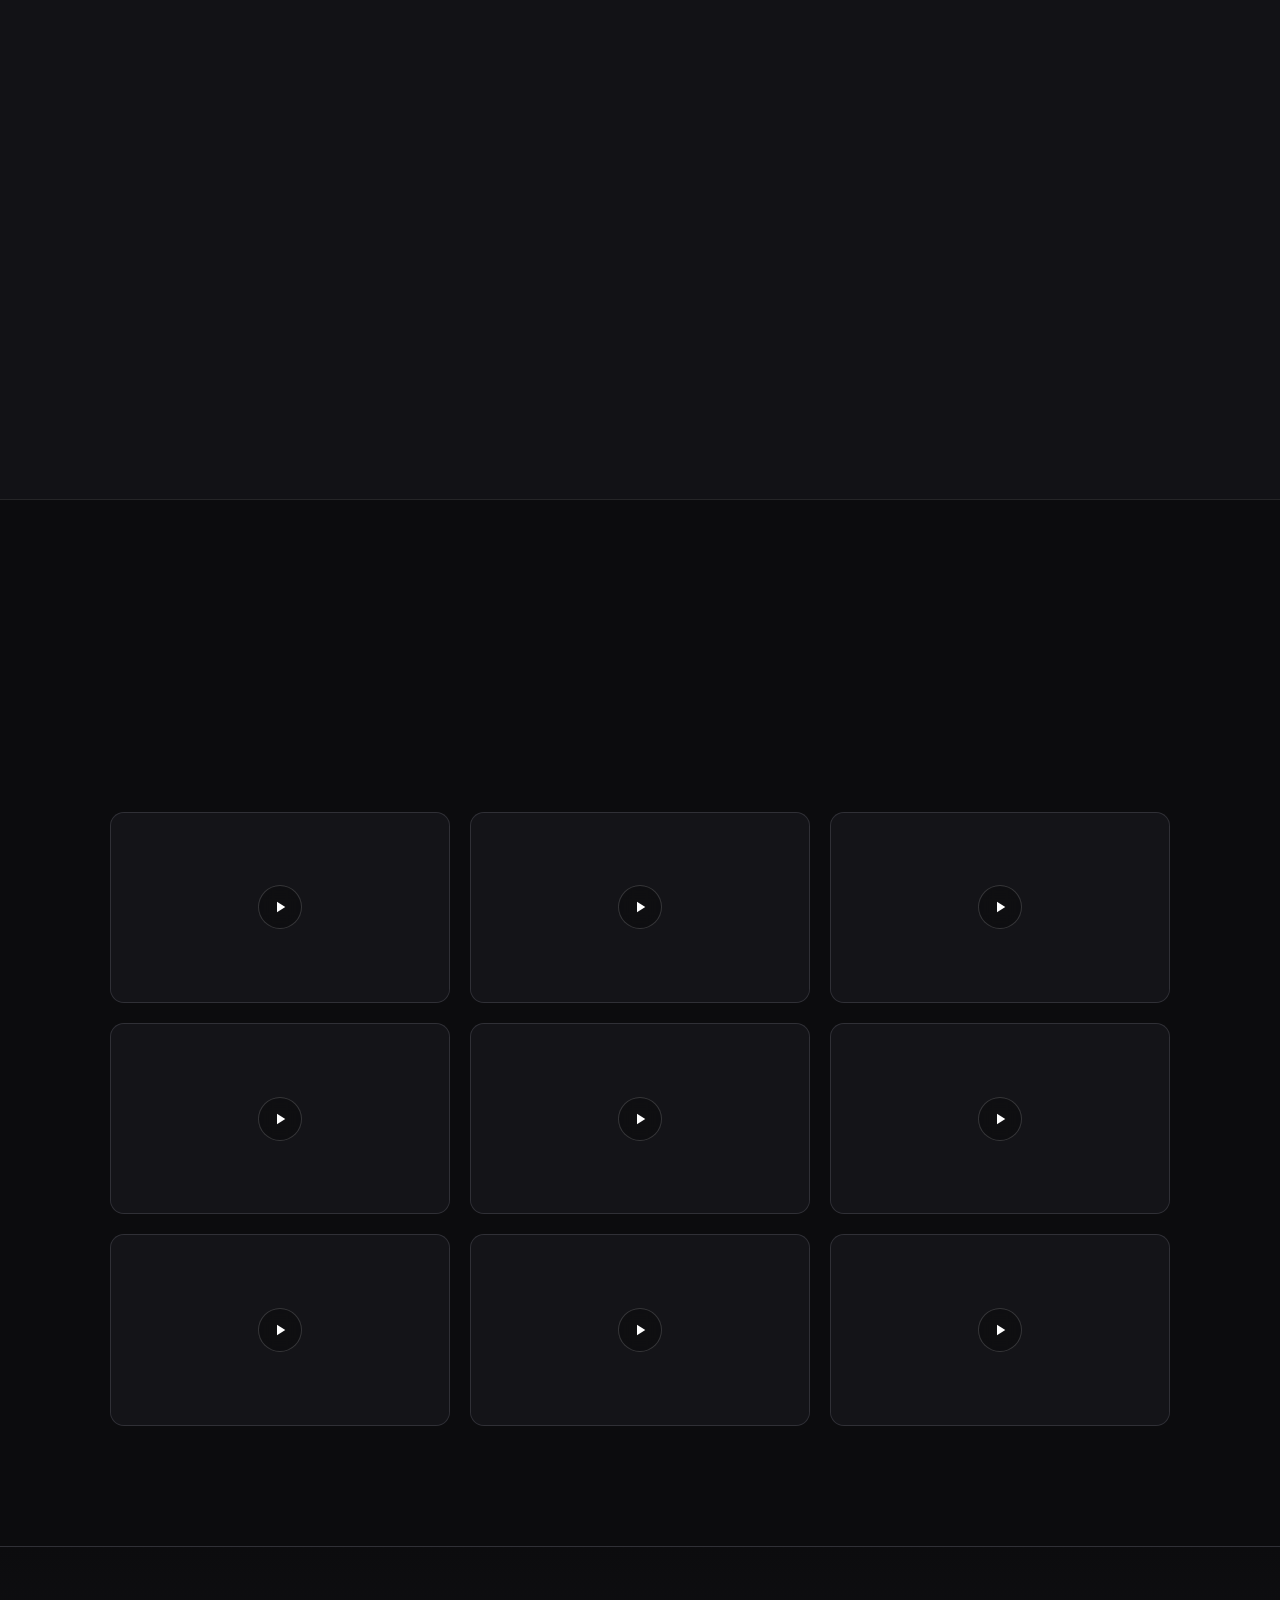
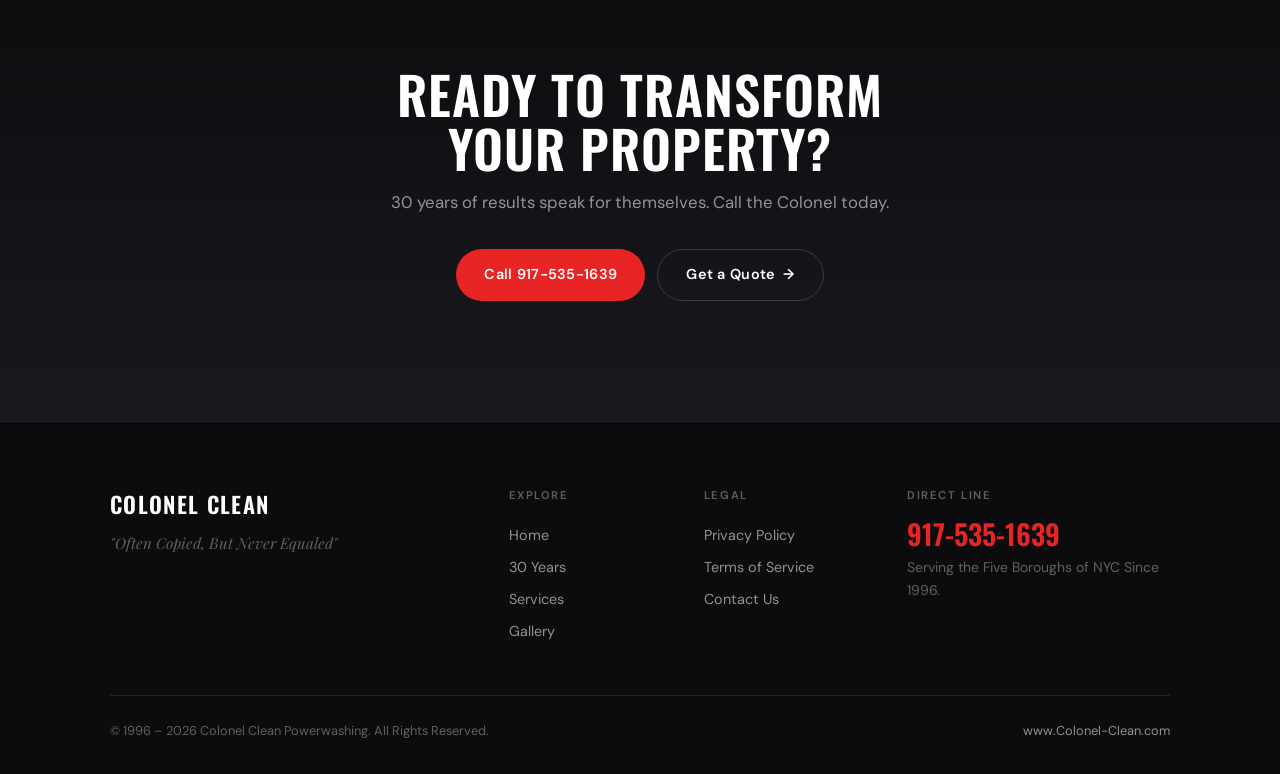
==== commit 1ea1bde3: "modified:   gallery.css 	modified:   gallery.html 	modified:   gallery.js 	modified:   index.html 	m" ====
--- a/gallery.html
+++ b/gallery.html
@@ -3,23 +3,21 @@
 <head>
     <meta charset="UTF-8">
     <meta name="viewport" content="width=device-width, initial-scale=1.0">
-    <meta name="theme-color" content="#0a0a0f">
+    <meta name="theme-color" content="#0c0c0e">
     <meta name="description" content="Colonel Clean Powerwashing — Before & After Gallery. See the transformations across NYC sidewalks, buildings, stoops, and driveways.">
     <title>Gallery — Colonel Clean Powerwashing | Before & After</title>
     <link rel="stylesheet" href="style.css">
     <link rel="stylesheet" href="gallery.css">
-    <link href="https://fonts.googleapis.com/css2?family=Playfair+Display:ital,wght@0,400;0,700;0,900;1,400;1,700&family=Oswald:wght@300;400;500;600;700&family=Inter:wght@300;400;500;600;700&family=Bebas+Neue&display=swap" rel="stylesheet">
+    <link href="https://fonts.googleapis.com/css2?family=DM+Sans:ital,opsz,wght@0,9..40,300;0,9..40,400;0,9..40,500;0,9..40,600;0,9..40,700;1,9..40,400&family=Oswald:wght@400;500;600;700&family=Playfair+Display:ital,wght@0,400;0,600;0,700;1,400;1,600&display=swap" rel="stylesheet">
 </head>
 <body>
-
-    <div class="grain-overlay"></div>
 
     <!-- Navigation -->
     <nav class="navbar scrolled" id="navbar">
         <div class="nav-inner">
             <a href="index.html" class="nav-brand">
                 <img src="assets /logo-no-bg.png" alt="Colonel Clean" class="nav-logo">
-                <span class="nav-brand-text">COLONEL CLEAN</span>
+                <span class="nav-brand-text">Colonel Clean</span>
             </a>
             <button class="hamburger" id="hamburger" aria-label="Toggle navigation">
                 <span></span><span></span><span></span>
@@ -35,258 +33,273 @@
         </div>
     </nav>
 
-    <!-- ═══════════════════════════════════════ -->
-    <!--           GALLERY HERO                -->
-    <!-- ═══════════════════════════════════════ -->
+    <!-- Hero -->
     <section class="gallery-hero">
         <div class="gallery-hero-bg">
             <video autoplay loop muted playsinline class="hero-bg-video" poster="assets /hero-bg.png">
                 <source src="assets /cleaning-video-hero.mp4" type="video/mp4">
             </video>
             <div class="hero-overlay"></div>
-            <div class="hero-scanlines"></div>
-            <div class="hero-vignette"></div>
         </div>
         <div class="gallery-hero-content">
-            <span class="gallery-hero-eyebrow">★ The Portfolio</span>
+            <span class="hero-badge">Our Work</span>
             <h1 class="gallery-hero-title">
-                <span class="g-title-top">Before</span>
-                <span class="g-title-amp">&</span>
-                <span class="g-title-bottom">After</span>
+                <span class="title-serif">Before</span>
+                <span class="title-bold">& After</span>
             </h1>
-            <p class="gallery-hero-sub">Drag or hover to reveal the transformation. Real results from the streets of NYC.</p>
-            <div class="gallery-scroll-hint">
-                <span>Explore</span>
-                <div class="scroll-line"></div>
-            </div>
-        </div>
-    </section>
-
-    <!-- ═══════════════════════════════════════ -->
-    <!--          GALLERY NAV FILTER           -->
-    <!-- ═══════════════════════════════════════ -->
-    <div class="gallery-nav-filter">
-        <div class="section-container">
-            <div class="gnf-inner">
-                <a href="#transformations" class="gnf-link active">Transformations</a>
-                <a href="#field-photos" class="gnf-link">Field Photos</a>
-                <a href="#action-clips" class="gnf-link">Action Clips</a>
-            </div>
-        </div>
+            <p class="gallery-hero-sub">Drag the slider to reveal real transformations from jobs across New York City.</p>
+        </div>
+        <div class="hero-scroll-indicator">
+            <div class="scroll-line"></div>
+        </div>
+    </section>
+
+    <!-- Section Nav -->
+    <nav class="gallery-nav-filter" aria-label="Gallery sections">
+        <div class="section-container">
+            <div class="gnf-pills">
+                <a href="#transformations" class="gnf-pill active">Transformations</a>
+                <a href="#field-photos" class="gnf-pill">Field Photos</a>
+                <a href="#action-clips" class="gnf-pill">Action Clips</a>
+            </div>
+        </div>
+    </nav>
+
+    <!-- Before / After -->
+    <section class="gallery-ba-section" id="transformations">
+        <div class="section-container">
+            <div class="section-header section-header--center animate-in">
+                <span class="section-eyebrow">Transformations</span>
+                <h2 class="section-heading">See the <span class="heading-accent">Difference</span></h2>
+                <p class="section-intro">Four real projects — sidewalks, buildings, stoops, and driveways restored to like-new condition.</p>
+            </div>
+
+            <div class="ba-stack">
+                <article class="gallery-pair ba-card" data-index="01">
+                    <div class="ba-card-head">
+                        <span class="ba-index">01</span>
+                        <h3 class="ba-title">Sidewalk</h3>
+                    </div>
+                    <div class="gp-images" role="slider" aria-label="Before and after comparison — Sidewalk" aria-valuemin="3" aria-valuemax="97" aria-valuenow="50">
+                        <img src="assets /before-after-img/after-1.png" alt="After — Sidewalk" class="gp-after">
+                        <div class="gp-before-wrap">
+                            <img src="assets /before-after-img/before-1.jpg" alt="Before — Sidewalk" class="gp-before">
+                        </div>
+                        <div class="gp-slider-line"></div>
+                        <div class="gp-handle" aria-hidden="true">
+                            <svg xmlns="http://www.w3.org/2000/svg" width="18" height="18" viewBox="0 0 24 24" fill="none" stroke="currentColor" stroke-width="2.5"><path d="M18 8l4 4-4 4"/><path d="M6 8l-4 4 4 4"/></svg>
+                        </div>
+                        <span class="gp-tag gp-tag-before">Before</span>
+                        <span class="gp-tag gp-tag-after">After</span>
+                    </div>
+                </article>
+
+                <article class="gallery-pair ba-card" data-index="02">
+                    <div class="ba-card-head">
+                        <span class="ba-index">02</span>
+                        <h3 class="ba-title">Building</h3>
+                    </div>
+                    <div class="gp-images" role="slider" aria-label="Before and after comparison — Building" aria-valuemin="3" aria-valuemax="97" aria-valuenow="50">
+                        <img src="assets /before-after-img/after-2.jpg" alt="After — Building" class="gp-after">
+                        <div class="gp-before-wrap">
+                            <img src="assets /before-after-img/before-2.jpg" alt="Before — Building" class="gp-before">
+                        </div>
+                        <div class="gp-slider-line"></div>
+                        <div class="gp-handle" aria-hidden="true">
+                            <svg xmlns="http://www.w3.org/2000/svg" width="18" height="18" viewBox="0 0 24 24" fill="none" stroke="currentColor" stroke-width="2.5"><path d="M18 8l4 4-4 4"/><path d="M6 8l-4 4 4 4"/></svg>
+                        </div>
+                        <span class="gp-tag gp-tag-before">Before</span>
+                        <span class="gp-tag gp-tag-after">After</span>
+                    </div>
+                </article>
+
+                <article class="gallery-pair ba-card" data-index="03">
+                    <div class="ba-card-head">
+                        <span class="ba-index">03</span>
+                        <h3 class="ba-title">Stoop</h3>
+                    </div>
+                    <div class="gp-images" role="slider" aria-label="Before and after comparison — Stoop" aria-valuemin="3" aria-valuemax="97" aria-valuenow="50">
+                        <img src="assets /before-after-img/after-3.jpg" alt="After — Stoop" class="gp-after">
+                        <div class="gp-before-wrap">
+                            <img src="assets /before-after-img/before-3.jpg" alt="Before — Stoop" class="gp-before">
+                        </div>
+                        <div class="gp-slider-line"></div>
+                        <div class="gp-handle" aria-hidden="true">
+                            <svg xmlns="http://www.w3.org/2000/svg" width="18" height="18" viewBox="0 0 24 24" fill="none" stroke="currentColor" stroke-width="2.5"><path d="M18 8l4 4-4 4"/><path d="M6 8l-4 4 4 4"/></svg>
+                        </div>
+                        <span class="gp-tag gp-tag-before">Before</span>
+                        <span class="gp-tag gp-tag-after">After</span>
+                    </div>
+                </article>
+
+                <article class="gallery-pair ba-card" data-index="04">
+                    <div class="ba-card-head">
+                        <span class="ba-index">04</span>
+                        <h3 class="ba-title">Driveway</h3>
+                    </div>
+                    <div class="gp-images" role="slider" aria-label="Before and after comparison — Driveway" aria-valuemin="3" aria-valuemax="97" aria-valuenow="50">
+                        <img src="assets /before-after-img/after-2.2.jpg" alt="After — Driveway" class="gp-after">
+                        <div class="gp-before-wrap">
+                            <img src="assets /before-after-img/before2.2.jpg" alt="Before — Driveway" class="gp-before">
+                        </div>
+                        <div class="gp-slider-line"></div>
+                        <div class="gp-handle" aria-hidden="true">
+                            <svg xmlns="http://www.w3.org/2000/svg" width="18" height="18" viewBox="0 0 24 24" fill="none" stroke="currentColor" stroke-width="2.5"><path d="M18 8l4 4-4 4"/><path d="M6 8l-4 4 4 4"/></svg>
+                        </div>
+                        <span class="gp-tag gp-tag-before">Before</span>
+                        <span class="gp-tag gp-tag-after">After</span>
+                    </div>
+                </article>
+            </div>
+        </div>
+    </section>
+
+    <!-- Field Photos -->
+    <section class="gallery-grid-section" id="field-photos">
+        <div class="section-container">
+            <div class="section-header section-header--center animate-in">
+                <span class="section-eyebrow">Field Work</span>
+                <h2 class="section-heading">On the <span class="heading-accent">Job</span></h2>
+                <p class="section-intro">Candid shots from projects across the city — no filters, just clean results.</p>
+            </div>
+
+            <div class="work-photo-grid">
+                <button type="button" class="grid-item" data-lightbox="assets /work-photo/IMG_20260424_195419.jpg" aria-label="View work photo"><img src="assets /work-photo/IMG_20260424_195419.jpg" alt="Work Photo" loading="lazy"></button>
+                <button type="button" class="grid-item" data-lightbox="assets /work-photo/IMG_20260511_134637.jpg" aria-label="View work photo"><img src="assets /work-photo/IMG_20260511_134637.jpg" alt="Work Photo" loading="lazy"></button>
+                <button type="button" class="grid-item" data-lightbox="assets /work-photo/IMG_20260511_134753.jpg" aria-label="View work photo"><img src="assets /work-photo/IMG_20260511_134753.jpg" alt="Work Photo" loading="lazy"></button>
+                <button type="button" class="grid-item" data-lightbox="assets /work-photo/IMG_20260424_195422.jpg" aria-label="View work photo"><img src="assets /work-photo/IMG_20260424_195422.jpg" alt="Work Photo" loading="lazy"></button>
+                <button type="button" class="grid-item" data-lightbox="assets /work-photo/IMG_20260511_134755.jpg" aria-label="View work photo"><img src="assets /work-photo/IMG_20260511_134755.jpg" alt="Work Photo" loading="lazy"></button>
+                <button type="button" class="grid-item" data-lightbox="assets /work-photo/IMG_20260511_134634.jpg" aria-label="View work photo"><img src="assets /work-photo/IMG_20260511_134634.jpg" alt="Work Photo" loading="lazy"></button>
+                <button type="button" class="grid-item" data-lightbox="assets /work-photo/IMG_20260511_134710.jpg" aria-label="View work photo"><img src="assets /work-photo/IMG_20260511_134710.jpg" alt="Work Photo" loading="lazy"></button>
+                <button type="button" class="grid-item" data-lightbox="assets /work-photo/IMG_20260511_134757.jpg" aria-label="View work photo"><img src="assets /work-photo/IMG_20260511_134757.jpg" alt="Work Photo" loading="lazy"></button>
+                <button type="button" class="grid-item" data-lightbox="assets /work-photo/IMG_20260511_134712.jpg" aria-label="View work photo"><img src="assets /work-photo/IMG_20260511_134712.jpg" alt="Work Photo" loading="lazy"></button>
+                <button type="button" class="grid-item" data-lightbox="assets /work-photo/IMG_20260511_134758.jpg" aria-label="View work photo"><img src="assets /work-photo/IMG_20260511_134758.jpg" alt="Work Photo" loading="lazy"></button>
+                <button type="button" class="grid-item" data-lightbox="assets /work-photo/IMG_20260511_134714.jpg" aria-label="View work photo"><img src="assets /work-photo/IMG_20260511_134714.jpg" alt="Work Photo" loading="lazy"></button>
+                <button type="button" class="grid-item" data-lightbox="assets /work-photo/IMG_20260511_134800.jpg" aria-label="View work photo"><img src="assets /work-photo/IMG_20260511_134800.jpg" alt="Work Photo" loading="lazy"></button>
+                <button type="button" class="grid-item" data-lightbox="assets /work-photo/IMG_20260511_134716.jpg" aria-label="View work photo"><img src="assets /work-photo/IMG_20260511_134716.jpg" alt="Work Photo" loading="lazy"></button>
+                <button type="button" class="grid-item" data-lightbox="assets /work-photo/IMG_20260511_134802.jpg" aria-label="View work photo"><img src="assets /work-photo/IMG_20260511_134802.jpg" alt="Work Photo" loading="lazy"></button>
+                <button type="button" class="grid-item" data-lightbox="assets /work-photo/IMG_20260511_134718.jpg" aria-label="View work photo"><img src="assets /work-photo/IMG_20260511_134718.jpg" alt="Work Photo" loading="lazy"></button>
+                <button type="button" class="grid-item" data-lightbox="assets /work-photo/IMG_20260511_134804.jpg" aria-label="View work photo"><img src="assets /work-photo/IMG_20260511_134804.jpg" alt="Work Photo" loading="lazy"></button>
+                <button type="button" class="grid-item" data-lightbox="assets /work-photo/IMG_20260511_134721.jpg" aria-label="View work photo"><img src="assets /work-photo/IMG_20260511_134721.jpg" alt="Work Photo" loading="lazy"></button>
+                <button type="button" class="grid-item" data-lightbox="assets /work-photo/IMG_20260511_134805.jpg" aria-label="View work photo"><img src="assets /work-photo/IMG_20260511_134805.jpg" alt="Work Photo" loading="lazy"></button>
+            </div>
+        </div>
+    </section>
+
+    <!-- Action Clips -->
+    <section class="gallery-grid-section gallery-grid-section--dark" id="action-clips">
+        <div class="section-container">
+            <div class="section-header section-header--center animate-in">
+                <span class="section-eyebrow">Action Clips</span>
+                <h2 class="section-heading">See the <span class="heading-accent">Power</span></h2>
+                <p class="section-intro">High-pressure techniques in action — hover to play.</p>
+            </div>
+
+            <div class="video-grid">
+                <div class="video-item">
+                    <video loop muted playsinline preload="metadata">
+                        <source src="assets /video-clips/VID_20260424_195411.mp4" type="video/mp4">
+                    </video>
+                    <span class="video-play-icon" aria-hidden="true">
+                        <svg xmlns="http://www.w3.org/2000/svg" width="20" height="20" viewBox="0 0 24 24" fill="currentColor"><path d="M8 5v14l11-7z"/></svg>
+                    </span>
+                </div>
+                <div class="video-item">
+                    <video loop muted playsinline preload="metadata">
+                        <source src="assets /video-clips/VID_20260511_044056.mp4" type="video/mp4">
+                    </video>
+                    <span class="video-play-icon" aria-hidden="true">
+                        <svg xmlns="http://www.w3.org/2000/svg" width="20" height="20" viewBox="0 0 24 24" fill="currentColor"><path d="M8 5v14l11-7z"/></svg>
+                    </span>
+                </div>
+                <div class="video-item">
+                    <video loop muted playsinline preload="metadata">
+                        <source src="assets /video-clips/VID_20260511_134646.mp4" type="video/mp4">
+                    </video>
+                    <span class="video-play-icon" aria-hidden="true">
+                        <svg xmlns="http://www.w3.org/2000/svg" width="20" height="20" viewBox="0 0 24 24" fill="currentColor"><path d="M8 5v14l11-7z"/></svg>
+                    </span>
+                </div>
+                <div class="video-item">
+                    <video loop muted playsinline preload="metadata">
+                        <source src="assets /video-clips/VID_20260428_152845.mp4" type="video/mp4">
+                    </video>
+                    <span class="video-play-icon" aria-hidden="true">
+                        <svg xmlns="http://www.w3.org/2000/svg" width="20" height="20" viewBox="0 0 24 24" fill="currentColor"><path d="M8 5v14l11-7z"/></svg>
+                    </span>
+                </div>
+                <div class="video-item">
+                    <video loop muted playsinline preload="metadata">
+                        <source src="assets /video-clips/VID_20260511_044101.mp4" type="video/mp4">
+                    </video>
+                    <span class="video-play-icon" aria-hidden="true">
+                        <svg xmlns="http://www.w3.org/2000/svg" width="20" height="20" viewBox="0 0 24 24" fill="currentColor"><path d="M8 5v14l11-7z"/></svg>
+                    </span>
+                </div>
+                <div class="video-item">
+                    <video loop muted playsinline preload="metadata">
+                        <source src="assets /video-clips/VID_20260511_134648.mp4" type="video/mp4">
+                    </video>
+                    <span class="video-play-icon" aria-hidden="true">
+                        <svg xmlns="http://www.w3.org/2000/svg" width="20" height="20" viewBox="0 0 24 24" fill="currentColor"><path d="M8 5v14l11-7z"/></svg>
+                    </span>
+                </div>
+                <div class="video-item">
+                    <video loop muted playsinline preload="metadata">
+                        <source src="assets /video-clips/VID_20260511_044053.mp4" type="video/mp4">
+                    </video>
+                    <span class="video-play-icon" aria-hidden="true">
+                        <svg xmlns="http://www.w3.org/2000/svg" width="20" height="20" viewBox="0 0 24 24" fill="currentColor"><path d="M8 5v14l11-7z"/></svg>
+                    </span>
+                </div>
+                <div class="video-item">
+                    <video loop muted playsinline preload="metadata">
+                        <source src="assets /video-clips/VID_20260511_044103.mp4" type="video/mp4">
+                    </video>
+                    <span class="video-play-icon" aria-hidden="true">
+                        <svg xmlns="http://www.w3.org/2000/svg" width="20" height="20" viewBox="0 0 24 24" fill="currentColor"><path d="M8 5v14l11-7z"/></svg>
+                    </span>
+                </div>
+                <div class="video-item">
+                    <video loop muted playsinline preload="metadata">
+                        <source src="assets /video-clips/work-truck-video.mp4" type="video/mp4">
+                    </video>
+                    <span class="video-play-icon" aria-hidden="true">
+                        <svg xmlns="http://www.w3.org/2000/svg" width="20" height="20" viewBox="0 0 24 24" fill="currentColor"><path d="M8 5v14l11-7z"/></svg>
+                    </span>
+                </div>
+            </div>
+        </div>
+    </section>
+
+    <!-- CTA -->
+    <section class="gallery-cta-section">
+        <div class="section-container">
+            <div class="gallery-cta-block">
+                <h2 class="section-heading">Ready to Transform Your Property?</h2>
+                <p class="section-intro">30 years of results speak for themselves. Call the Colonel today.</p>
+                <div class="gallery-cta-btns">
+                    <a href="tel:9175351639" class="btn btn-primary">Call 917-535-1639</a>
+                    <a href="index.html#contact" class="btn btn-outline">Get a Quote <span class="btn-arrow">→</span></a>
+                </div>
+            </div>
+        </div>
+    </section>
+
+    <!-- Lightbox -->
+    <div class="lightbox" id="lightbox" hidden aria-hidden="true">
+        <button type="button" class="lightbox-close" id="lightboxClose" aria-label="Close">×</button>
+        <button type="button" class="lightbox-nav lightbox-prev" id="lightboxPrev" aria-label="Previous photo">‹</button>
+        <img src="" alt="" class="lightbox-img" id="lightboxImg">
+        <button type="button" class="lightbox-nav lightbox-next" id="lightboxNext" aria-label="Next photo">›</button>
     </div>
-
-    <!-- ═══════════════════════════════════════ -->
-    <!--        FULLSCREEN B/A SECTIONS        -->
-    <!-- ═══════════════════════════════════════ -->
-    <div class="gallery-snap-container" id="transformations">
-
-        <!-- Pair 1 — Sidewalk -->
-        <section class="gallery-pair" data-accent="red">
-            <div class="gp-watermark">01</div>
-            <div class="gp-images">
-                <img src="assets /before-after-img/after-1.png" alt="After — Sidewalk" class="gp-after">
-                <div class="gp-before-wrap">
-                    <img src="assets /before-after-img/before-1.jpg" alt="Before — Sidewalk" class="gp-before">
-                </div>
-                <div class="gp-slider-line"></div>
-                <div class="gp-handle">
-                    <svg xmlns="http://www.w3.org/2000/svg" width="20" height="20" viewBox="0 0 24 24" fill="none" stroke="currentColor" stroke-width="2.5"><path d="M18 8l4 4-4 4"/><path d="M6 8l-4 4 4 4"/></svg>
-                </div>
-            </div>
-            <div class="gp-info">
-                <span class="gp-category">Sidewalk</span>
-                <div class="gp-labels">
-                    <span class="gp-label-before">Before</span>
-                    <span class="gp-label-after">After</span>
-                </div>
-            </div>
-        </section>
-
-        <!-- Pair 2 — Building -->
-        <section class="gallery-pair" data-accent="blue">
-            <div class="gp-watermark">02</div>
-            <div class="gp-images">
-                <img src="assets /before-after-img/after-2.jpg" alt="After — Building" class="gp-after">
-                <div class="gp-before-wrap">
-                    <img src="assets /before-after-img/before-2.jpg" alt="Before — Building" class="gp-before">
-                </div>
-                <div class="gp-slider-line"></div>
-                <div class="gp-handle">
-                    <svg xmlns="http://www.w3.org/2000/svg" width="20" height="20" viewBox="0 0 24 24" fill="none" stroke="currentColor" stroke-width="2.5"><path d="M18 8l4 4-4 4"/><path d="M6 8l-4 4 4 4"/></svg>
-                </div>
-            </div>
-            <div class="gp-info">
-                <span class="gp-category">Building</span>
-                <div class="gp-labels">
-                    <span class="gp-label-before">Before</span>
-                    <span class="gp-label-after">After</span>
-                </div>
-            </div>
-        </section>
-
-        <!-- Pair 3 — Stoop -->
-        <section class="gallery-pair" data-accent="yellow">
-            <div class="gp-watermark">03</div>
-            <div class="gp-images">
-                <img src="assets /before-after-img/after-3.jpg" alt="After — Stoop" class="gp-after">
-                <div class="gp-before-wrap">
-                    <img src="assets /before-after-img/before-3.jpg" alt="Before — Stoop" class="gp-before">
-                </div>
-                <div class="gp-slider-line"></div>
-                <div class="gp-handle">
-                    <svg xmlns="http://www.w3.org/2000/svg" width="20" height="20" viewBox="0 0 24 24" fill="none" stroke="currentColor" stroke-width="2.5"><path d="M18 8l4 4-4 4"/><path d="M6 8l-4 4 4 4"/></svg>
-                </div>
-            </div>
-            <div class="gp-info">
-                <span class="gp-category">Stoop</span>
-                <div class="gp-labels">
-                    <span class="gp-label-before">Before</span>
-                    <span class="gp-label-after">After</span>
-                </div>
-            </div>
-        </section>
-
-        <!-- Pair 4 — Driveway -->
-        <section class="gallery-pair" data-accent="green">
-            <div class="gp-watermark">04</div>
-            <div class="gp-images">
-                <img src="assets /before-after-img/after-2.2.jpg" alt="After — Driveway" class="gp-after">
-                <div class="gp-before-wrap">
-                    <img src="assets /before-after-img/before2.2.jpg" alt="Before — Driveway" class="gp-before">
-                </div>
-                <div class="gp-slider-line"></div>
-                <div class="gp-handle">
-                    <svg xmlns="http://www.w3.org/2000/svg" width="20" height="20" viewBox="0 0 24 24" fill="none" stroke="currentColor" stroke-width="2.5"><path d="M18 8l4 4-4 4"/><path d="M6 8l-4 4 4 4"/></svg>
-                </div>
-            </div>
-            <div class="gp-info">
-                <span class="gp-category">Driveway</span>
-                <div class="gp-labels">
-                    <span class="gp-label-before">Before</span>
-                    <span class="gp-label-after">After</span>
-                </div>
-            </div>
-        </section>
-
-    </div>
-
-    <!-- ═══════════════════════════════════════ -->
-    <!--            FIELD PHOTOS               -->
-    <!-- ═══════════════════════════════════════ -->
-    <section class="gallery-grid-section" id="field-photos">
-        <div class="section-container">
-            <div class="gallery-section-header">
-                <span class="gs-eyebrow">Field Work</span>
-                <h2 class="gs-title">On the <em>Job</em></h2>
-                <p class="gs-desc">Candid shots from projects across the city. No filters, just clean results.</p>
-            </div>
-            
-            <div class="work-photo-grid">
-                <div class="grid-item"><img src="assets /work-photo/IMG_20260424_195419.jpg" alt="Work Photo" loading="lazy"></div>
-                <div class="grid-item"><img src="assets /work-photo/IMG_20260511_134637.jpg" alt="Work Photo" loading="lazy"></div>
-                <div class="grid-item"><img src="assets /work-photo/IMG_20260511_134753.jpg" alt="Work Photo" loading="lazy"></div>
-                <div class="grid-item"><img src="assets /work-photo/IMG_20260424_195422.jpg" alt="Work Photo" loading="lazy"></div>
-                <div class="grid-item"><img src="assets /work-photo/IMG_20260511_134755.jpg" alt="Work Photo" loading="lazy"></div>
-                <div class="grid-item"><img src="assets /work-photo/IMG_20260511_134634.jpg" alt="Work Photo" loading="lazy"></div>
-                <div class="grid-item"><img src="assets /work-photo/IMG_20260511_134710.jpg" alt="Work Photo" loading="lazy"></div>
-                <div class="grid-item"><img src="assets /work-photo/IMG_20260511_134757.jpg" alt="Work Photo" loading="lazy"></div>
-                <div class="grid-item"><img src="assets /work-photo/IMG_20260511_134712.jpg" alt="Work Photo" loading="lazy"></div>
-                <div class="grid-item"><img src="assets /work-photo/IMG_20260511_134758.jpg" alt="Work Photo" loading="lazy"></div>
-                <div class="grid-item"><img src="assets /work-photo/IMG_20260511_134714.jpg" alt="Work Photo" loading="lazy"></div>
-                <div class="grid-item"><img src="assets /work-photo/IMG_20260511_134800.jpg" alt="Work Photo" loading="lazy"></div>
-                <div class="grid-item"><img src="assets /work-photo/IMG_20260511_134716.jpg" alt="Work Photo" loading="lazy"></div>
-                <div class="grid-item"><img src="assets /work-photo/IMG_20260511_134802.jpg" alt="Work Photo" loading="lazy"></div>
-                <div class="grid-item"><img src="assets /work-photo/IMG_20260511_134718.jpg" alt="Work Photo" loading="lazy"></div>
-                <div class="grid-item"><img src="assets /work-photo/IMG_20260511_134804.jpg" alt="Work Photo" loading="lazy"></div>
-                <div class="grid-item"><img src="assets /work-photo/IMG_20260511_134721.jpg" alt="Work Photo" loading="lazy"></div>
-                <div class="grid-item"><img src="assets /work-photo/IMG_20260511_134805.jpg" alt="Work Photo" loading="lazy"></div>
-            </div>
-        </div>
-    </section>
-
-    <!-- ═══════════════════════════════════════ -->
-    <!--            VIDEO CLIPS                -->
-    <!-- ═══════════════════════════════════════ -->
-    <section class="gallery-grid-section" id="action-clips">
-        <div class="section-container">
-            <div class="gallery-section-header">
-                <span class="gs-eyebrow">Action Clips</span>
-                <h2 class="gs-title">See the <em>Power</em></h2>
-                <p class="gs-desc">Watch the Colonel's high-pressure techniques in action.</p>
-            </div>
-            
-            <div class="video-grid">
-                <div class="video-item">
-                    <video loop muted playsinline loading="lazy">
-                        <source src="assets /video-clips/VID_20260424_195411.mp4" type="video/mp4">
-                    </video>
-                </div>
-                <div class="video-item">
-                    <video loop muted playsinline loading="lazy">
-                        <source src="assets /video-clips/VID_20260511_044056.mp4" type="video/mp4">
-                    </video>
-                </div>
-                <div class="video-item">
-                    <video loop muted playsinline loading="lazy">
-                        <source src="assets /video-clips/VID_20260511_134646.mp4" type="video/mp4">
-                    </video>
-                </div>
-                <div class="video-item">
-                    <video loop muted playsinline loading="lazy">
-                        <source src="assets /video-clips/VID_20260428_152845.mp4" type="video/mp4">
-                    </video>
-                </div>
-                <div class="video-item">
-                    <video loop muted playsinline loading="lazy">
-                        <source src="assets /video-clips/VID_20260511_044101.mp4" type="video/mp4">
-                    </video>
-                </div>
-                <div class="video-item">
-                    <video loop muted playsinline loading="lazy">
-                        <source src="assets /video-clips/VID_20260511_134648.mp4" type="video/mp4">
-                    </video>
-                </div>
-                <div class="video-item">
-                    <video loop muted playsinline loading="lazy">
-                        <source src="assets /video-clips/VID_20260511_044053.mp4" type="video/mp4">
-                    </video>
-                </div>
-                <div class="video-item">
-                    <video loop muted playsinline loading="lazy">
-                        <source src="assets /video-clips/VID_20260511_044103.mp4" type="video/mp4">
-                    </video>
-                </div>
-                <div class="video-item">
-                    <video loop muted playsinline loading="lazy">
-                        <source src="assets /video-clips/work-truck-video.mp4" type="video/mp4">
-                    </video>
-                </div>
-            </div>
-        </div>
-    </section>
-
-    <!-- ═══════════════════════════════════════ -->
-    <!--            GALLERY CTA                -->
-    <!-- ═══════════════════════════════════════ -->
-    <section class="gallery-cta-section">
-        <div class="section-container">
-            <div class="gallery-cta-block">
-                <h2 class="gallery-cta-title">Ready to Transform<br><em>Your Property?</em></h2>
-                <p>30 years of results speak for themselves. Call the Colonel today.</p>
-                <div class="gallery-cta-btns">
-                    <a href="tel:9175351639" class="btn btn-primary">📞 Call Now — 917-535-1639</a>
-                    <a href="index.html#contact" class="btn btn-outline">Get a Quote <span class="btn-arrow">→</span></a>
-                </div>
-            </div>
-        </div>
-    </section>
 
     <!-- Footer -->
     <footer class="site-footer">
         <div class="section-container">
             <div class="footer-top">
                 <div class="footer-col-main">
-                    <span class="footer-brand-text">COLONEL CLEAN</span>
+                    <span class="footer-brand-text">Colonel Clean</span>
                     <p class="footer-tagline">"Often Copied, But Never Equaled"</p>
                 </div>
                 <div class="footer-col-links">
@@ -310,7 +323,6 @@
                     <p>Serving the Five Boroughs of NYC Since 1996.</p>
                 </div>
             </div>
-            
             <div class="footer-bottom-modern">
                 <div class="footer-copyright">
                     &copy; 1996 – <span id="current-year"></span> Colonel Clean Powerwashing. All Rights Reserved.
@@ -322,7 +334,6 @@
         </div>
     </footer>
 
-
     <script src="gallery.js"></script>
 </body>
 </html>
--- a/style.css
+++ b/style.css
@@ -1,67 +1,57 @@
 /* ═══════════════════════════════════════════════
-   COLONEL CLEAN — NYC DARK EDITORIAL MAGAZINE
+   COLONEL CLEAN — Modern Clean
    Est. 1996 — 30 Years Strong
    ═══════════════════════════════════════════════ */
 
-@import url('https://fonts.googleapis.com/css2?family=Playfair+Display:ital,wght@0,400;0,700;0,900;1,400;1,700&family=Oswald:wght@300;400;500;600;700&family=Inter:wght@300;400;500;600;700&family=Bebas+Neue&display=swap');
-
 /* ──── Design Tokens ──── */
 :root {
-    /* Colors */
-    --cc-black: #0a0a0f;
-    --cc-dark: #0e0e16;
-    --cc-dark-2: #141420;
-    --cc-dark-3: #1a1a2e;
+    --cc-black: #0c0c0e;
+    --cc-dark: #121216;
+    --cc-dark-2: #18181f;
+    --cc-dark-3: #1f1f28;
+    --cc-surface: rgba(255, 255, 255, 0.04);
+    --cc-surface-hover: rgba(255, 255, 255, 0.07);
+    --cc-border: rgba(255, 255, 255, 0.1);
+    --cc-border-strong: rgba(255, 255, 255, 0.16);
     --cc-yellow: #ffe600;
-    --cc-yellow-soft: #ffd900;
-    --cc-yellow-glow: rgba(255, 230, 0, 0.3);
-    --cc-red: #ff2d2d;
-    --cc-red-dark: #cc0000;
-    --cc-red-glow: rgba(255, 45, 45, 0.4);
+    --cc-yellow-soft: rgba(255, 230, 0, 0.12);
+    --cc-red: #e82424;
+    --cc-red-soft: rgba(232, 36, 36, 0.12);
+    --cc-white: #ffffff;
+    --cc-text: rgba(255, 255, 255, 0.88);
+    --cc-text-muted: rgba(255, 255, 255, 0.55);
+    --cc-text-subtle: rgba(255, 255, 255, 0.35);
+    --cc-green: #34d399;
     --cc-blue: #1b3a9e;
     --cc-blue-bright: #2d5af0;
+    --cc-grey-200: rgba(255, 255, 255, 0.7);
+    --cc-grey-300: rgba(255, 255, 255, 0.5);
+    --cc-grey-400: rgba(255, 255, 255, 0.3);
+    --cc-grey-500: rgba(255, 255, 255, 0.15);
+    --cc-grey-600: rgba(255, 255, 255, 0.08);
+    --cc-grey-700: rgba(255, 255, 255, 0.04);
+    --cc-yellow-glow: rgba(255, 230, 0, 0.3);
+    --cc-red-glow: rgba(232, 36, 36, 0.35);
     --cc-blue-glow: rgba(45, 90, 240, 0.3);
-    --cc-white: #ffffff;
-    --cc-grey-100: rgba(255,255,255,0.95);
-    --cc-grey-200: rgba(255,255,255,0.7);
-    --cc-grey-300: rgba(255,255,255,0.5);
-    --cc-grey-400: rgba(255,255,255,0.3);
-    --cc-grey-500: rgba(255,255,255,0.15);
-    --cc-grey-600: rgba(255,255,255,0.08);
-    --cc-grey-700: rgba(255,255,255,0.04);
-    --cc-green: #00ff88;
-
-    /* Typography */
-    --font-display: 'Playfair Display', 'Georgia', serif;
-    --font-heading: 'Oswald', 'Impact', sans-serif;
-    --font-accent: 'Bebas Neue', 'Impact', sans-serif;
-    --font-body: 'Inter', 'Helvetica Neue', Arial, sans-serif;
-
-    /* Spacing */
-    --section-pad: clamp(60px, 10vw, 120px);
-    --container-max: 1200px;
-    --container-pad: clamp(16px, 4vw, 40px);
-
-    /* Radius */
-    --radius-xs: 6px;
-    --radius-sm: 10px;
-    --radius-md: 16px;
-    --radius-lg: 24px;
-    --radius-xl: 32px;
-
-    /* Shadows */
-    --shadow-sm: 0 2px 8px rgba(0,0,0,0.3);
-    --shadow-md: 0 8px 32px rgba(0,0,0,0.4);
-    --shadow-lg: 0 16px 64px rgba(0,0,0,0.5);
-    --shadow-glow-yellow: 0 0 30px var(--cc-yellow-glow);
-    --shadow-glow-red: 0 0 30px var(--cc-red-glow);
-    --shadow-glow-blue: 0 0 30px var(--cc-blue-glow);
-
-    /* Transitions */
+    --shadow-lg: 0 16px 64px rgba(0, 0, 0, 0.5);
+
+    --font-display: 'Playfair Display', Georgia, serif;
+    --font-heading: 'Oswald', sans-serif;
+    --font-accent: 'Oswald', sans-serif;
+    --font-body: 'DM Sans', system-ui, sans-serif;
     --ease-out: cubic-bezier(0.25, 0.46, 0.45, 0.94);
-    --ease-spring: cubic-bezier(0.34, 1.56, 0.64, 1);
-    --transition: 0.35s var(--ease-out);
-    --transition-slow: 0.6s var(--ease-out);
+
+    --section-pad: clamp(72px, 10vw, 120px);
+    --container-max: 1140px;
+    --container-pad: clamp(20px, 4vw, 40px);
+
+    --radius-sm: 8px;
+    --radius-md: 14px;
+    --radius-lg: 20px;
+    --radius-xl: 28px;
+
+    --ease: cubic-bezier(0.25, 0.46, 0.45, 0.94);
+    --transition: 0.3s var(--ease);
 }
 
 /* ──── Reset ──── */
@@ -70,16 +60,14 @@
 html {
     scroll-behavior: smooth;
     scroll-padding-top: 80px;
-    scrollbar-width: thin;
-    scrollbar-color: var(--cc-dark-3) var(--cc-black);
 }
 
 body {
     background: var(--cc-black);
-    color: var(--cc-grey-200);
+    color: var(--cc-text);
     font-family: var(--font-body);
     font-size: 16px;
-    line-height: 1.7;
+    line-height: 1.65;
     min-height: 100vh;
     overflow-x: hidden;
     -webkit-font-smoothing: antialiased;
@@ -90,52 +78,27 @@
     text-decoration: none;
     transition: color var(--transition);
 }
-a:hover { color: var(--cc-red); }
+a:hover { color: var(--cc-white); }
 
 img { max-width: 100%; height: auto; display: block; }
 
 ::selection {
     background: var(--cc-red);
-    color: var(--cc-yellow);
-}
-
-/* ──── Grain Overlay ──── */
+    color: var(--cc-white);
+}
+
+/* Gallery page compat */
 .grain-overlay {
     position: fixed;
     inset: 0;
     pointer-events: none;
     z-index: 10000;
-    opacity: 0.03;
+    opacity: 0.025;
     background-image: url("data:image/svg+xml,%3Csvg viewBox='0 0 256 256' xmlns='http://www.w3.org/2000/svg'%3E%3Cfilter id='noise'%3E%3CfeTurbulence type='fractalNoise' baseFrequency='0.85' numOctaves='4' stitchTiles='stitch'/%3E%3C/filter%3E%3Crect width='100%25' height='100%25' filter='url(%23noise)'/%3E%3C/svg%3E");
     background-repeat: repeat;
     background-size: 200px;
 }
 
-/* ──── Cursor Glow ──── */
-.cursor-glow {
-    position: fixed;
-    width: 400px;
-    height: 400px;
-    border-radius: 50%;
-    background: radial-gradient(circle, var(--cc-yellow-glow) 0%, transparent 70%);
-    pointer-events: none;
-    z-index: 1;
-    opacity: 0;
-    transform: translate(-50%, -50%);
-    transition: opacity 0.5s ease;
-    mix-blend-mode: soft-light;
-}
-
-/* ──── Custom Scrollbar ──── */
-::-webkit-scrollbar { width: 8px; }
-::-webkit-scrollbar-track { background: var(--cc-black); }
-::-webkit-scrollbar-thumb {
-    background: var(--cc-dark-3);
-    border-radius: 4px;
-}
-::-webkit-scrollbar-thumb:hover { background: var(--cc-blue); }
-
-/* ──── Utility ──── */
 .section-container {
     max-width: var(--container-max);
     width: 100%;
@@ -146,8 +109,8 @@
 /* ──── Animations ──── */
 .animate-in {
     opacity: 0;
-    transform: translateY(40px);
-    transition: opacity 0.8s var(--ease-out), transform 0.8s var(--ease-out);
+    transform: translateY(24px);
+    transition: opacity 0.7s var(--ease), transform 0.7s var(--ease);
 }
 .animate-in.visible {
     opacity: 1;
@@ -165,50 +128,41 @@
     display: flex;
     align-items: center;
     justify-content: center;
-    transition: opacity 0.6s ease, visibility 0.6s ease;
+    transition: opacity 0.5s ease, visibility 0.5s ease;
 }
 .loader.hidden {
     opacity: 0;
     visibility: hidden;
     pointer-events: none;
 }
-.loader-inner {
-    text-align: center;
-}
+.loader-inner { text-align: center; }
 .loader-logo {
-    width: 120px;
-    margin: 0 auto 24px;
-    animation: pulse 1.5s ease-in-out infinite;
-}
-@keyframes pulse {
-    0%, 100% { transform: scale(1); opacity: 0.8; }
-    50% { transform: scale(1.05); opacity: 1; }
+    width: 88px;
+    margin: 0 auto 20px;
 }
 .loader-bar {
-    width: 200px;
-    height: 3px;
-    background: var(--cc-grey-600);
-    border-radius: 3px;
+    width: 160px;
+    height: 2px;
+    background: var(--cc-border);
+    border-radius: 2px;
     overflow: hidden;
     margin: 0 auto;
 }
 .loader-progress {
     width: 0%;
     height: 100%;
-    background: linear-gradient(90deg, var(--cc-red), var(--cc-yellow));
-    border-radius: 3px;
-    animation: loadProgress 2s ease-in-out forwards;
+    background: var(--cc-yellow);
+    animation: loadProgress 1.8s var(--ease) forwards;
 }
 @keyframes loadProgress {
-    0% { width: 0%; }
-    100% { width: 100%; }
+    to { width: 100%; }
 }
 .loader-text {
-    margin-top: 16px;
-    font-family: var(--font-accent);
-    font-size: 0.85rem;
-    letter-spacing: 6px;
-    color: var(--cc-grey-400);
+    margin-top: 14px;
+    font-size: 0.75rem;
+    letter-spacing: 0.12em;
+    text-transform: uppercase;
+    color: var(--cc-text-subtle);
 }
 
 /* ═══════════════════════════════════════
@@ -221,13 +175,13 @@
     right: 0;
     z-index: 9990;
     padding: 0 24px;
-    transition: background var(--transition), box-shadow var(--transition), padding var(--transition);
+    transition: background var(--transition), box-shadow var(--transition);
 }
 .navbar.scrolled {
-    background: rgba(10, 10, 15, 0.85);
-    backdrop-filter: blur(20px);
-    -webkit-backdrop-filter: blur(20px);
-    box-shadow: 0 1px 0 var(--cc-grey-600);
+    background: rgba(12, 12, 14, 0.88);
+    backdrop-filter: blur(16px);
+    -webkit-backdrop-filter: blur(16px);
+    border-bottom: 1px solid var(--cc-border);
 }
 .nav-inner {
     max-width: var(--container-max);
@@ -235,29 +189,24 @@
     display: flex;
     align-items: center;
     justify-content: space-between;
-    height: 72px;
+    height: 68px;
 }
 .nav-brand {
     display: flex;
     align-items: center;
-    gap: 12px;
+    gap: 10px;
     color: var(--cc-white) !important;
 }
-.nav-logo {
-    height: 44px;
-    width: auto;
-    transition: transform var(--transition);
-}
-.nav-logo:hover { transform: rotate(-5deg) scale(1.1); }
+.nav-logo { height: 38px; width: auto; }
 .nav-brand-text {
     font-family: var(--font-heading);
-    font-size: 1.1rem;
-    font-weight: 700;
-    letter-spacing: 3px;
-    color: var(--cc-red);
-}
-
-/* Hamburger */
+    font-size: 0.95rem;
+    font-weight: 600;
+    letter-spacing: 0.08em;
+    text-transform: uppercase;
+    color: var(--cc-white);
+}
+
 .hamburger {
     display: none;
     background: none;
@@ -268,70 +217,45 @@
 }
 .hamburger span {
     display: block;
-    width: 28px;
+    width: 24px;
     height: 2px;
     background: var(--cc-white);
-    margin: 6px 0;
+    margin: 5px 0;
     transition: var(--transition);
     border-radius: 2px;
 }
-.hamburger.active span:nth-child(1) {
-    transform: rotate(45deg) translate(5px, 6px);
-}
+.hamburger.active span:nth-child(1) { transform: rotate(45deg) translate(5px, 5px); }
 .hamburger.active span:nth-child(2) { opacity: 0; }
-.hamburger.active span:nth-child(3) {
-    transform: rotate(-45deg) translate(5px, -6px);
-}
+.hamburger.active span:nth-child(3) { transform: rotate(-45deg) translate(5px, -5px); }
 
 .nav-links {
     display: flex;
     list-style: none;
-    gap: 8px;
+    gap: 4px;
     align-items: center;
 }
 .nav-link {
-    font-family: var(--font-heading);
-    font-size: 0.85rem;
-    font-weight: 400;
-    letter-spacing: 2px;
-    text-transform: uppercase;
-    color: var(--cc-grey-300) !important;
-    padding: 8px 16px;
-    border-radius: var(--radius-xs);
+    font-size: 0.875rem;
+    font-weight: 500;
+    color: var(--cc-text-muted) !important;
+    padding: 8px 14px;
+    border-radius: var(--radius-sm);
     transition: color var(--transition), background var(--transition);
-    position: relative;
 }
 .nav-link:hover,
 .nav-link.active {
     color: var(--cc-white) !important;
 }
-.nav-link::after {
-    content: '';
-    position: absolute;
-    bottom: 0;
-    left: 50%;
-    width: 0;
-    height: 2px;
-    background: var(--cc-red);
-    transition: width var(--transition), left var(--transition);
-}
-.nav-link:hover::after,
-.nav-link.active::after {
-    width: 100%;
-    left: 0;
-}
 .nav-link.cta-nav {
     background: var(--cc-red);
     color: var(--cc-white) !important;
-    padding: 8px 20px;
-    border-radius: 50px;
-    font-weight: 500;
-}
-.nav-link.cta-nav::after { display: none; }
+    padding: 8px 18px;
+    border-radius: 999px;
+    margin-left: 8px;
+}
 .nav-link.cta-nav:hover {
     background: var(--cc-yellow);
     color: var(--cc-black) !important;
-    transform: scale(1.05);
 }
 
 /* ═══════════════════════════════════════
@@ -351,264 +275,137 @@
     inset: 0;
     z-index: 0;
 }
-/* Hero Video */
 .hero-bg-video {
     width: 100%;
     height: 100%;
     object-fit: cover;
-    transform: scale(1.15);
-    filter: saturate(0.8) contrast(1.15) brightness(0.95);
-    animation: heroKenBurns 25s ease-in-out infinite alternate;
-}
-@keyframes heroKenBurns {
-    0% { transform: scale(1.15) translate(0, 0); }
-    33% { transform: scale(1.2) translate(-1%, -0.5%); }
-    66% { transform: scale(1.18) translate(0.5%, -1%); }
-    100% { transform: scale(1.22) translate(-0.5%, 0.5%); }
-}
-
-/* Dark gradient overlay */
+    transform: scale(1.05);
+    filter: brightness(0.55) saturate(0.85);
+}
 .hero-overlay {
     position: absolute;
     inset: 0;
     background: linear-gradient(
         180deg,
-        rgba(10,10,15,0.45) 0%,
-        rgba(10,10,15,0.6) 30%,
-        rgba(10,10,15,0.8) 65%,
+        rgba(12, 12, 14, 0.3) 0%,
+        rgba(12, 12, 14, 0.65) 50%,
         var(--cc-black) 100%
     );
     z-index: 1;
 }
 
-/* Cinematic teal-orange color grade */
-.hero-color-grade {
-    position: absolute;
-    inset: 0;
-    background: linear-gradient(
-        135deg,
-        rgba(0, 60, 80, 0.15) 0%,
-        transparent 40%,
-        transparent 60%,
-        rgba(180, 80, 20, 0.12) 100%
-    );
-    mix-blend-mode: color;
-    z-index: 2;
-    pointer-events: none;
-}
-
-/* Subtle scanline texture */
-.hero-scanlines {
-    position: absolute;
-    inset: 0;
-    background: repeating-linear-gradient(
-        0deg,
-        transparent,
-        transparent 2px,
-        rgba(0, 0, 0, 0.06) 2px,
-        rgba(0, 0, 0, 0.06) 4px
-    );
-    z-index: 3;
-    pointer-events: none;
-    opacity: 0.5;
-}
-
-/* Vignette effect */
-.hero-vignette {
-    position: absolute;
-    inset: 0;
-    background: radial-gradient(
-        ellipse at center,
-        transparent 35%,
-        rgba(10, 10, 15, 0.5) 75%,
-        rgba(10, 10, 15, 0.85) 100%
-    );
-    z-index: 4;
-    pointer-events: none;
-}
-
-/* Particles container */
-.hero-particles {
-    position: absolute;
-    inset: 0;
-    z-index: 5;
-    pointer-events: none;
-}
-.particle {
-    position: absolute;
-    border-radius: 50%;
-    background: var(--cc-yellow);
-    opacity: 0;
-    animation: particleFloat 6s ease-in-out infinite;
-}
-@keyframes particleFloat {
-    0% { opacity: 0; transform: translateY(0) scale(0); }
-    20% { opacity: 0.6; transform: translateY(-20px) scale(1); }
-    80% { opacity: 0.3; transform: translateY(-100px) scale(0.5); }
-    100% { opacity: 0; transform: translateY(-150px) scale(0); }
-}
-
 .hero-content {
     position: relative;
-    z-index: 6;
+    z-index: 2;
     text-align: center;
-    padding: 0 var(--container-pad);
-    max-width: 900px;
-    /* Dark backdrop for text readability over bright video */
-    background: radial-gradient(
-        ellipse at center,
-        rgba(10, 10, 15, 0.5) 0%,
-        rgba(10, 10, 15, 0.25) 40%,
-        transparent 70%
-    );
-    padding: 60px var(--container-pad);
+    padding: 100px var(--container-pad) 80px;
+    max-width: 820px;
 }
 
 .hero-badge {
-    display: inline-flex;
-    align-items: center;
-    gap: 10px;
-    background: var(--cc-grey-600);
-    border: 1px solid var(--cc-grey-500);
-    border-radius: 50px;
-    padding: 8px 24px;
-    margin-bottom: 24px;
-    font-family: var(--font-heading);
-    font-size: 0.8rem;
-    letter-spacing: 4px;
+    display: inline-block;
+    font-size: 0.7rem;
+    font-weight: 600;
+    letter-spacing: 0.14em;
+    text-transform: uppercase;
     color: var(--cc-yellow);
-    text-transform: uppercase;
-    backdrop-filter: blur(10px);
-}
-.badge-icon {
-    font-size: 1rem;
-    animation: spin 4s linear infinite;
-}
-@keyframes spin {
-    from { transform: rotate(0deg); }
-    to { transform: rotate(360deg); }
-}
-
-.hero-title {
-    margin-bottom: 12px;
-}
-.title-line {
+    background: var(--cc-yellow-soft);
+    border: 1px solid rgba(255, 230, 0, 0.2);
+    border-radius: 999px;
+    padding: 6px 16px;
+    margin-bottom: 28px;
+}
+
+.hero-title { margin-bottom: 12px; }
+.title-serif {
     display: block;
-}
-.title-serif {
     font-family: var(--font-display);
     font-weight: 400;
     font-style: italic;
-    font-size: clamp(2.5rem, 7vw, 5.5rem);
-    color: var(--cc-grey-100);
+    font-size: clamp(2rem, 5vw, 3.5rem);
+    color: var(--cc-white);
+    line-height: 1;
+    letter-spacing: 0.02em;
+}
+.title-bold {
+    display: block;
+    font-family: var(--font-heading);
+    font-weight: 700;
+    font-size: clamp(3.5rem, 12vw, 7.5rem);
+    color: var(--cc-red);
     line-height: 0.9;
-    letter-spacing: 2px;
-}
-.title-bold {
-    font-family: var(--font-heading);
-    font-weight: 700;
-    font-size: clamp(4rem, 14vw, 10rem);
-    color: var(--cc-red);
-    line-height: 0.85;
-    letter-spacing: 8px;
-    text-shadow: 0 0 60px var(--cc-red-glow), 0 0 120px rgba(255,45,45,0.15);
-    animation: heroGlow 4s ease-in-out infinite alternate;
-}
-@keyframes heroGlow {
-    0% { text-shadow: 0 0 40px var(--cc-red-glow), 0 0 80px rgba(255,45,45,0.1); }
-    100% { text-shadow: 0 0 80px var(--cc-red-glow), 0 0 160px rgba(255,45,45,0.2); }
+    letter-spacing: 0.06em;
+    text-transform: uppercase;
 }
 
 .hero-subtitle {
-    font-family: var(--font-heading);
-    font-size: clamp(0.75rem, 2vw, 1rem);
-    letter-spacing: 8px;
-    color: var(--cc-yellow);
+    font-size: 0.8rem;
+    font-weight: 600;
+    letter-spacing: 0.2em;
+    text-transform: uppercase;
+    color: var(--cc-text-muted);
     margin-bottom: 20px;
-    text-shadow: 0 0 20px var(--cc-yellow-glow);
-}
-
-.hero-tagline {
-    margin-bottom: 40px;
-}
+}
+
+.hero-tagline { margin-bottom: 40px; }
 .tagline-quote {
     font-family: var(--font-display);
     font-style: italic;
-    font-size: clamp(1rem, 2.5vw, 1.5rem);
-    color: var(--cc-grey-300);
-    line-height: 1.5;
-}
-
-/* Hero Stats */
+    font-size: clamp(1rem, 2.5vw, 1.35rem);
+    color: var(--cc-text-muted);
+}
+
 .hero-stats {
     display: flex;
     align-items: center;
     justify-content: center;
     gap: 32px;
-    margin-bottom: 48px;
+    margin-bottom: 40px;
     flex-wrap: wrap;
 }
-.stat-item {
-    text-align: center;
-}
+.stat-item { text-align: center; }
 .stat-number {
     display: block;
-    font-family: var(--font-accent);
-    font-size: clamp(2.5rem, 5vw, 3.5rem);
+    font-family: var(--font-heading);
+    font-size: clamp(2rem, 4vw, 2.75rem);
+    font-weight: 600;
     color: var(--cc-yellow);
     line-height: 1;
-    letter-spacing: 2px;
-    text-shadow: 0 0 20px var(--cc-yellow-glow);
-}
-.stat-number.twenty-four {
-    font-size: clamp(2rem, 4vw, 2.8rem);
+    letter-spacing: 0.04em;
 }
 .stat-label {
     display: block;
-    font-family: var(--font-heading);
-    font-size: 0.7rem;
-    letter-spacing: 3px;
-    text-transform: uppercase;
-    color: var(--cc-grey-400);
-    margin-top: 4px;
+    font-size: 0.65rem;
+    font-weight: 600;
+    letter-spacing: 0.12em;
+    text-transform: uppercase;
+    color: var(--cc-text-subtle);
+    margin-top: 6px;
 }
 .stat-divider {
     width: 1px;
-    height: 40px;
-    background: var(--cc-grey-500);
-}
-
-/* Hero CTAs */
+    height: 36px;
+    background: var(--cc-border);
+}
+
 .hero-ctas {
     display: flex;
-    gap: 16px;
+    gap: 12px;
     justify-content: center;
     flex-wrap: wrap;
 }
 
-/* Scroll indicator */
 .hero-scroll-indicator {
     position: absolute;
-    bottom: 32px;
+    bottom: 28px;
     left: 50%;
     transform: translateX(-50%);
-    z-index: 6;
-    display: flex;
-    flex-direction: column;
-    align-items: center;
-    gap: 8px;
-}
-.hero-scroll-indicator span {
-    font-family: var(--font-heading);
-    font-size: 0.65rem;
-    letter-spacing: 4px;
-    text-transform: uppercase;
-    color: var(--cc-grey-400);
+    z-index: 2;
 }
 .scroll-line {
     width: 1px;
-    height: 40px;
-    background: linear-gradient(180deg, var(--cc-grey-400), transparent);
+    height: 32px;
+    background: linear-gradient(180deg, var(--cc-text-subtle), transparent);
     animation: scrollPulse 2s ease-in-out infinite;
 }
 @keyframes scrollPulse {
@@ -620,234 +417,164 @@
 .btn {
     display: inline-flex;
     align-items: center;
-    gap: 10px;
-    padding: 14px 32px;
-    border-radius: 50px;
-    font-family: var(--font-heading);
-    font-size: 1rem;
-    font-weight: 500;
-    letter-spacing: 2px;
-    text-transform: uppercase;
+    gap: 8px;
+    padding: 13px 28px;
+    border-radius: 999px;
+    font-family: var(--font-body);
+    font-size: 0.9rem;
+    font-weight: 600;
+    letter-spacing: 0.02em;
     text-decoration: none;
     cursor: pointer;
     border: none;
     transition: all var(--transition);
 }
 .btn-primary {
-    background: linear-gradient(135deg, var(--cc-red), var(--cc-red-dark));
-    color: var(--cc-white);
-    box-shadow: 0 4px 24px var(--cc-red-glow);
+    background: var(--cc-red);
+    color: var(--cc-white);
 }
 .btn-primary:hover {
-    transform: translateY(-3px) scale(1.03);
-    box-shadow: 0 8px 40px var(--cc-red-glow);
-    color: var(--cc-yellow);
+    background: var(--cc-yellow);
+    color: var(--cc-black);
+    transform: translateY(-2px);
 }
 .btn-outline {
     background: transparent;
     color: var(--cc-white);
-    border: 1px solid var(--cc-grey-400);
+    border: 1px solid var(--cc-border-strong);
 }
 .btn-outline:hover {
-    background: var(--cc-grey-600);
-    border-color: var(--cc-yellow);
-    color: var(--cc-yellow);
-}
-.btn-full {
-    width: 100%;
-    justify-content: center;
-}
-.btn-icon { font-size: 1.1em; }
-.btn-arrow {
-    transition: transform var(--transition);
-}
-.btn:hover .btn-arrow {
-    transform: translateX(4px);
-}
+    background: var(--cc-surface);
+    border-color: var(--cc-white);
+    color: var(--cc-white);
+}
+.btn-full { width: 100%; justify-content: center; }
+.btn-arrow { transition: transform var(--transition); }
+.btn:hover .btn-arrow { transform: translateX(3px); }
 
 /* ═══════════════════════════════════════
-   MARQUEE STRIP
+   TRUST STRIP
    ═══════════════════════════════════════ */
-.marquee-strip {
-    background: var(--cc-red);
+.trust-strip {
+    background: var(--cc-dark);
+    border-top: 1px solid var(--cc-border);
+    border-bottom: 1px solid var(--cc-border);
     padding: 14px 0;
     overflow: hidden;
-    position: relative;
-}
-.marquee-track {
-    display: flex;
-    gap: 48px;
+}
+.trust-track {
+    display: flex;
+    gap: 24px;
     white-space: nowrap;
-    animation: marqueeScroll 25s linear infinite;
-}
-.marquee-track span {
-    font-family: var(--font-heading);
-    font-size: 0.9rem;
-    font-weight: 600;
-    letter-spacing: 4px;
-    color: var(--cc-yellow);
-    text-shadow: 1px 1px 0 rgba(0,0,0,0.3);
+    animation: trustScroll 30s linear infinite;
+    justify-content: center;
+}
+.trust-track span {
+    font-size: 0.75rem;
+    font-weight: 600;
+    letter-spacing: 0.12em;
+    text-transform: uppercase;
+    color: var(--cc-text-muted);
     flex-shrink: 0;
 }
-@keyframes marqueeScroll {
+.trust-dot { color: var(--cc-text-subtle) !important; }
+@keyframes trustScroll {
     0% { transform: translateX(0); }
     100% { transform: translateX(-50%); }
 }
 
 /* ═══════════════════════════════════════
-   SECTION COMMON STYLES
+   SECTION COMMON
    ═══════════════════════════════════════ */
+.section-header {
+    max-width: 560px;
+    margin-bottom: 56px;
+}
 .section-eyebrow {
     display: inline-block;
-    font-family: var(--font-heading);
-    font-size: 0.75rem;
-    font-weight: 400;
-    letter-spacing: 6px;
+    font-size: 0.7rem;
+    font-weight: 600;
+    letter-spacing: 0.16em;
     text-transform: uppercase;
     color: var(--cc-yellow);
+    margin-bottom: 12px;
+}
+.section-heading {
+    font-family: var(--font-heading);
+    font-size: clamp(2rem, 5vw, 3.25rem);
+    font-weight: 600;
+    line-height: 1.05;
+    letter-spacing: 0.02em;
+    text-transform: uppercase;
+    color: var(--cc-white);
     margin-bottom: 16px;
-    position: relative;
-    padding-left: 40px;
-}
-.section-eyebrow::before {
-    content: '';
-    position: absolute;
-    left: 0;
-    top: 50%;
-    width: 28px;
-    height: 1px;
-    background: var(--cc-yellow);
-}
-.section-heading {
-    font-family: var(--font-heading);
-    font-size: clamp(2.5rem, 6vw, 4.5rem);
-    font-weight: 700;
-    line-height: 0.95;
-    letter-spacing: 2px;
-    text-transform: uppercase;
-    color: var(--cc-white);
-    margin-bottom: 20px;
 }
 .heading-accent {
-    font-family: var(--font-accent);
-    font-size: 1.4em;
     color: var(--cc-red);
-    text-shadow: 0 0 40px var(--cc-red-glow);
-}
-.heading-italic {
-    font-family: var(--font-display);
-    font-style: italic;
-    font-weight: 400;
-    text-transform: none;
-    color: var(--cc-grey-200);
-    font-size: 0.7em;
 }
 .section-intro {
     font-size: 1.05rem;
-    color: var(--cc-grey-300);
-    max-width: 600px;
-    line-height: 1.8;
+    color: var(--cc-text-muted);
+    line-height: 1.75;
 }
 
 /* ═══════════════════════════════════════
-   30 YEARS LEGACY
+   LEGACY / TIMELINE
    ═══════════════════════════════════════ */
 .legacy-section {
     padding: var(--section-pad) 0;
-    background: linear-gradient(180deg, var(--cc-black) 0%, var(--cc-dark) 50%, var(--cc-black) 100%);
-    position: relative;
-}
-
-/* Timeline */
+    background: var(--cc-black);
+}
+
 .timeline {
-    margin-top: 60px;
-    position: relative;
-    padding-left: 40px;
-}
-.timeline::before {
-    content: '';
-    position: absolute;
-    left: 15px;
-    top: 0;
-    bottom: 0;
-    width: 2px;
-    background: linear-gradient(180deg, var(--cc-red), var(--cc-blue-bright), var(--cc-yellow));
-}
+    display: grid;
+    gap: 16px;
+}
+@media (min-width: 768px) {
+    .timeline {
+        grid-template-columns: repeat(5, 1fr);
+        gap: 12px;
+    }
+}
+
 .timeline-item {
-    position: relative;
-    margin-bottom: 48px;
-    padding-left: 32px;
-}
-.timeline-item:last-child { margin-bottom: 0; }
-
-.timeline-dot {
-    position: absolute;
-    left: -33px;
-    top: 8px;
-    width: 14px;
-    height: 14px;
-    border-radius: 50%;
-    background: var(--cc-dark);
-    border: 2px solid var(--cc-red);
-    transition: all var(--transition);
-    z-index: 2;
-}
-.timeline-dot.active {
-    background: var(--cc-yellow);
-    border-color: var(--cc-yellow);
-    box-shadow: 0 0 20px var(--cc-yellow-glow);
-}
-.timeline-item:hover .timeline-dot {
-    background: var(--cc-red);
-    box-shadow: 0 0 20px var(--cc-red-glow);
-    transform: scale(1.3);
-}
-
-.timeline-content {
-    background: var(--cc-grey-700);
-    border: 1px solid var(--cc-grey-600);
+    background: var(--cc-surface);
+    border: 1px solid var(--cc-border);
     border-radius: var(--radius-md);
-    padding: 24px 28px;
-    transition: all var(--transition);
-}
-.timeline-content:hover {
-    background: var(--cc-grey-600);
-    border-color: var(--cc-grey-500);
-    transform: translateX(8px);
+    padding: 24px 20px;
+    transition: border-color var(--transition), background var(--transition);
+}
+.timeline-item:hover {
+    background: var(--cc-surface-hover);
+    border-color: var(--cc-border-strong);
+}
+.timeline-item--active {
+    border-color: rgba(255, 230, 0, 0.25);
+    background: var(--cc-yellow-soft);
 }
 .timeline-year {
-    font-family: var(--font-accent);
-    font-size: 2.5rem;
+    display: block;
+    font-family: var(--font-heading);
+    font-size: 1.75rem;
+    font-weight: 600;
     color: var(--cc-red);
     line-height: 1;
-    letter-spacing: 2px;
-}
+    margin-bottom: 12px;
+}
+.timeline-item--active .timeline-year { color: var(--cc-yellow); }
 .timeline-content h3 {
     font-family: var(--font-heading);
-    font-size: 1.2rem;
-    font-weight: 600;
-    letter-spacing: 2px;
-    text-transform: uppercase;
-    color: var(--cc-yellow);
-    margin: 8px 0;
+    font-size: 0.85rem;
+    font-weight: 600;
+    letter-spacing: 0.06em;
+    text-transform: uppercase;
+    color: var(--cc-white);
+    margin-bottom: 8px;
 }
 .timeline-content p {
-    font-size: 0.95rem;
-    color: var(--cc-grey-300);
-    line-height: 1.7;
-}
-
-/* Skyline divider */
-.skyline-divider {
-    margin-top: 60px;
-    text-align: center;
-    opacity: 0.4;
-    overflow: hidden;
-}
-.skyline-img {
-    width: 100%;
-    max-height: 200px;
-    object-fit: contain;
+    font-size: 0.875rem;
+    color: var(--cc-text-muted);
+    line-height: 1.6;
 }
 
 /* ═══════════════════════════════════════
@@ -855,1136 +582,497 @@
    ═══════════════════════════════════════ */
 .services-section {
     padding: var(--section-pad) 0;
-    background: linear-gradient(180deg, var(--cc-black) 0%, var(--cc-dark-2) 50%, var(--cc-black) 100%);
-}
-.services-header {
-    text-align: center;
-    margin-bottom: 60px;
-}
-.services-header .section-eyebrow {
-    padding-left: 0;
-}
-.services-header .section-eyebrow::before { display: none; }
-.services-header .section-intro {
-    margin: 0 auto;
+    background: var(--cc-dark);
 }
 
 .services-grid {
     display: grid;
-    grid-template-columns: repeat(auto-fill, minmax(250px, 1fr));
-    gap: 20px;
+    grid-template-columns: repeat(auto-fill, minmax(280px, 1fr));
+    gap: 16px;
     margin-bottom: 48px;
 }
 
 .service-card {
-    background: var(--cc-grey-700);
-    border: 1px solid var(--cc-grey-600);
+    background: var(--cc-surface);
+    border: 1px solid var(--cc-border);
     border-radius: var(--radius-md);
     padding: 28px 24px;
-    text-align: center;
-    transition: all var(--transition);
-    cursor: pointer;
-    position: relative;
-    overflow: hidden;
-}
-.service-card::before {
-    content: '';
-    position: absolute;
-    inset: 0;
-    border-radius: var(--radius-md);
-    background: linear-gradient(135deg, var(--cc-red-glow), transparent, var(--cc-blue-glow));
-    opacity: 0;
-    transition: opacity var(--transition);
+    transition: border-color var(--transition), transform var(--transition);
 }
 .service-card:hover {
-    transform: translateY(-6px);
-    border-color: var(--cc-grey-500);
-    box-shadow: var(--shadow-lg);
-}
-.service-card:hover::before { opacity: 1; }
+    border-color: var(--cc-border-strong);
+    transform: translateY(-3px);
+}
 
 .service-icon {
-    margin-bottom: 16px;
-    position: relative;
-    z-index: 1;
-    transition: transform var(--transition), color var(--transition);
-    color: var(--cc-yellow);
     display: flex;
     align-items: center;
     justify-content: center;
-    width: 64px;
-    height: 64px;
-    margin-left: auto;
-    margin-right: auto;
-    border-radius: 50%;
-    background: rgba(255, 230, 0, 0.06);
-    border: 1px solid rgba(255, 230, 0, 0.12);
-}
-.service-icon svg {
-    width: 32px;
-    height: 32px;
-    stroke: var(--cc-yellow);
-    transition: stroke var(--transition);
-}
-.service-card:hover .service-icon {
-    transform: scale(1.15) rotate(-5deg);
-    background: rgba(255, 45, 45, 0.1);
-    border-color: rgba(255, 45, 45, 0.2);
-    box-shadow: 0 0 24px rgba(255, 45, 45, 0.15);
-}
-.service-card:hover .service-icon svg {
-    stroke: var(--cc-red);
-}
-.service-card h3 {
-    font-family: var(--font-heading);
-    font-size: 1rem;
-    font-weight: 600;
-    letter-spacing: 2px;
-    text-transform: uppercase;
-    color: var(--cc-white);
-    margin-bottom: 8px;
-    position: relative;
-    z-index: 1;
-}
-.service-card p {
-    font-size: 0.85rem;
-    color: var(--cc-grey-400);
-    position: relative;
-    z-index: 1;
-    max-height: 0;
-    opacity: 0;
-    overflow: hidden;
-    margin-top: 0;
-    transition: all var(--transition);
-}
-
-.service-card.active p {
-    max-height: 500px;
-    opacity: 1;
-    margin-top: 12px;
-}
-
-.service-card::after {
-    content: '+';
-    display: block;
-    font-family: var(--font-heading);
-    font-size: 1.5rem;
-    color: var(--cc-yellow);
-    margin-top: 12px;
-    line-height: 1;
-    transition: transform var(--transition);
-    position: relative;
-    z-index: 1;
-}
-
-.service-card.active::after {
-    transform: rotate(45deg);
-    color: var(--cc-red);
-}
-
-/* Free Estimates banner */
-.services-banner {
-    background: linear-gradient(135deg, var(--cc-blue), var(--cc-blue-bright));
-    border-radius: var(--radius-md);
-    padding: 24px;
-    text-align: center;
-    position: relative;
-    overflow: hidden;
-}
-.services-banner::before {
-    content: '';
-    position: absolute;
-    inset: 0;
-    background: repeating-linear-gradient(
-        45deg,
-        transparent,
-        transparent 10px,
-        rgba(255,255,255,0.03) 10px,
-        rgba(255,255,255,0.03) 20px
-    );
-}
-.banner-content {
-    display: flex;
-    align-items: center;
-    justify-content: center;
-    gap: 16px;
-    position: relative;
-    z-index: 1;
-}
-.banner-text {
-    font-family: var(--font-heading);
-    font-size: clamp(1.2rem, 3vw, 2rem);
-    font-weight: 700;
-    letter-spacing: 4px;
-    color: var(--cc-yellow);
-    text-shadow: 2px 2px 0 rgba(0,0,0,0.3);
-}
-.banner-star {
-    font-size: 1.5rem;
-    color: var(--cc-yellow);
-    animation: spin 3s linear infinite;
-}
-
-/* ═══════════════════════════════════════
-   IN ACTION
-   ═══════════════════════════════════════ */
-.action-section {
-    padding: var(--section-pad) 0;
-    background: linear-gradient(180deg, var(--cc-black) 0%, var(--cc-dark-2) 30%, var(--cc-dark) 60%, var(--cc-black) 100%);
-    position: relative;
-}
-.action-section::before {
-    content: '';
-    position: absolute;
-    inset: 0;
-    background: radial-gradient(ellipse at 50% 0%, rgba(255, 45, 45, 0.04) 0%, transparent 60%);
-    pointer-events: none;
-}
-.action-header {
-    text-align: center;
-    margin-bottom: 24px;
-}
-.action-intro {
-    margin: 0 auto;
-    text-align: center;
-}
-.action-header .section-eyebrow {
-    padding-left: 0;
-}
-.action-header .section-eyebrow::before { display: none; }
-
-/* Action Stats Strip */
-.action-stats-strip {
-    display: flex;
-    align-items: center;
-    justify-content: center;
-    gap: 32px;
-    padding: 24px 32px;
-    margin-bottom: 48px;
-    background: var(--cc-grey-700);
-    border: 1px solid var(--cc-grey-600);
-    border-radius: var(--radius-lg);
-    backdrop-filter: blur(10px);
-}
-.action-stat {
-    text-align: center;
-}
-.action-stat-num {
-    display: block;
-    font-family: var(--font-accent);
-    font-size: clamp(1.8rem, 4vw, 2.5rem);
-    color: var(--cc-red);
-    line-height: 1;
-    letter-spacing: 2px;
-    text-shadow: 0 0 20px var(--cc-red-glow);
-}
-.action-stat-label {
-    display: block;
-    font-family: var(--font-heading);
-    font-size: 0.65rem;
-    letter-spacing: 3px;
-    text-transform: uppercase;
-    color: var(--cc-grey-400);
-    margin-top: 4px;
-}
-.action-stat-divider {
-    width: 1px;
-    height: 36px;
-    background: var(--cc-grey-500);
-}
-
-/* Section Label Enhancement */
-.ba-section-label {
-    display: flex;
-    align-items: center;
-    gap: 12px;
-    margin-bottom: 24px;
-    padding-bottom: 0;
-    border-bottom: none;
-}
-.ba-section-label svg {
-    stroke: var(--cc-yellow);
-    flex-shrink: 0;
-}
-.ba-section-label span {
-    font-family: var(--font-heading);
-    font-size: 0.8rem;
-    letter-spacing: 3px;
-    text-transform: uppercase;
-    color: var(--cc-grey-300);
-    flex-shrink: 0;
-}
-.section-label-line {
-    flex: 1;
-    height: 1px;
-    background: linear-gradient(90deg, var(--cc-grey-500), transparent);
-}
-
-.ba-grid {
-    display: grid;
-    grid-template-columns: 1fr;
-    gap: 20px;
-    margin-bottom: 56px;
-}
-@media (min-width: 768px) {
-    .ba-grid {
-        grid-template-columns: 1fr 1fr;
-    }
-}
-
-.video-grid {
-    display: grid;
-    grid-template-columns: 1fr;
-    gap: 20px;
-    margin-bottom: 56px;
-}
-@media (min-width: 768px) {
-    .video-grid {
-        grid-template-columns: 1fr 1fr;
-    }
-}
-
-/* ── Before/After Cards ── */
-.ba-container {
-    position: relative;
-    border-radius: var(--radius-lg);
-    overflow: hidden;
-    border: 1px solid var(--cc-grey-600);
-    cursor: ew-resize;
-    touch-action: pan-y;
-    transition: border-color var(--transition), box-shadow var(--transition), transform var(--transition);
-}
-.ba-container:hover {
-    border-color: var(--cc-grey-500);
-    box-shadow: 0 12px 48px rgba(0, 0, 0, 0.5), 0 0 0 1px rgba(255, 230, 0, 0.08);
-    transform: translateY(-4px);
-}
-.ba-number {
-    position: absolute;
-    top: 16px;
-    left: 50%;
-    transform: translateX(-50%);
-    font-family: var(--font-accent);
-    font-size: 0.7rem;
-    letter-spacing: 4px;
-    color: var(--cc-grey-400);
-    z-index: 6;
-    background: rgba(10, 10, 15, 0.6);
-    backdrop-filter: blur(8px);
-    padding: 4px 12px;
-    border-radius: 50px;
-    border: 1px solid var(--cc-grey-600);
-}
-.ba-img {
-    width: 100%;
-    height: 100%;
-    min-height: 320px;
-    object-fit: cover;
-    display: block;
-    transition: transform 0.6s var(--ease-out);
-}
-.ba-container:hover .ba-after-img {
-    transform: scale(1.03);
-}
-.ba-label {
-    position: absolute;
-    top: 50px;
-    padding: 6px 18px;
-    border-radius: 50px;
-    font-family: var(--font-heading);
-    font-size: 0.65rem;
-    letter-spacing: 3px;
-    z-index: 5;
-    transition: all var(--transition);
-}
-.ba-label-before {
-    left: 16px;
-    background: rgba(10, 10, 15, 0.7);
-    backdrop-filter: blur(8px);
-    color: var(--cc-grey-200);
-    border: 1px solid var(--cc-grey-600);
-}
-.ba-label-after {
-    right: 16px;
-    background: var(--cc-yellow);
-    color: var(--cc-black);
-    font-weight: 600;
-    box-shadow: 0 2px 12px var(--cc-yellow-glow);
-}
-.ba-slider {
-    position: absolute;
-    top: 0;
-    left: 50%;
-    width: 3px;
-    height: 100%;
-    background: var(--cc-yellow);
-    z-index: 10;
-    cursor: ew-resize;
-    box-shadow: 0 0 12px var(--cc-yellow-glow), 0 0 24px rgba(255, 230, 0, 0.1);
-}
-.ba-handle {
-    position: absolute;
-    top: 50%;
-    left: 50%;
-    transform: translate(-50%, -50%);
     width: 44px;
     height: 44px;
-    border-radius: 50%;
-    background: var(--cc-yellow);
-    display: flex;
-    align-items: center;
-    justify-content: center;
-    color: var(--cc-black);
-    box-shadow: 0 0 20px var(--cc-yellow-glow), 0 4px 16px rgba(0, 0, 0, 0.4);
-    transition: transform var(--transition), box-shadow var(--transition);
-}
-.ba-handle svg {
-    stroke: var(--cc-black);
-}
-.ba-container:hover .ba-handle {
-    transform: translate(-50%, -50%) scale(1.15);
-    box-shadow: 0 0 32px var(--cc-yellow-glow), 0 6px 24px rgba(0, 0, 0, 0.5);
-}
-.ba-overlay {
-    position: absolute;
-    top: 0;
-    left: 0;
-    right: 0;
-    bottom: 0;
-    width: 100%;
-    background: transparent;
-    pointer-events: none;
-    z-index: 3;
-    clip-path: polygon(0 0, 50% 0, 50% 100%, 0 100%);
-}
-.ba-category-tag {
-    position: absolute;
-    bottom: 16px;
-    left: 50%;
-    transform: translateX(-50%);
-    background: rgba(10, 10, 15, 0.7);
-    backdrop-filter: blur(10px);
-    padding: 5px 18px;
-    border-radius: 50px;
-    font-family: var(--font-heading);
-    font-size: 0.6rem;
-    letter-spacing: 3px;
-    text-transform: uppercase;
-    color: var(--cc-grey-200);
-    border: 1px solid var(--cc-grey-500);
-    z-index: 6;
-    transition: all var(--transition);
-}
-.ba-container:hover .ba-category-tag {
-    background: rgba(255, 230, 0, 0.12);
-    border-color: rgba(255, 230, 0, 0.25);
+    border-radius: var(--radius-sm);
+    background: var(--cc-yellow-soft);
     color: var(--cc-yellow);
-}
-
-/* ── Cinematic Video Cards ── */
-.blend-video .video-container {
-    position: relative;
-    border: 1px solid var(--cc-grey-600);
-    transition: border-color var(--transition), box-shadow var(--transition), transform var(--transition);
-}
-.blend-video .video-container:hover {
-    border-color: var(--cc-grey-500);
-    box-shadow: 0 12px 48px rgba(0, 0, 0, 0.5);
-    transform: translateY(-4px);
-}
-.blend-video video {
-    filter: grayscale(15%) contrast(1.1) brightness(0.9);
-    transition: filter 0.6s var(--ease-out);
-}
-.blend-video .video-container:hover video {
-    filter: grayscale(0%) contrast(1.05) brightness(0.95);
-}
-.video-overlay-effect {
-    position: absolute;
-    inset: 0;
-    background: 
-        radial-gradient(circle at center, transparent 40%, rgba(10, 10, 15, 0.7) 100%),
-        linear-gradient(180deg, transparent 70%, rgba(10, 10, 15, 0.6) 100%);
-    pointer-events: none;
-    z-index: 2;
-}
-.video-container {
-    position: relative;
-    border-radius: var(--radius-lg);
-    overflow: hidden;
-    background: var(--cc-dark);
-    border: 1px solid var(--cc-grey-600);
-}
-.video-container video {
-    width: 100%;
-    height: 100%;
-    min-height: 320px;
-    object-fit: cover;
-    display: block;
-}
-.video-badge-floating {
-    position: absolute;
-    top: 16px;
-    right: 16px;
-    background: var(--cc-red);
-    color: var(--cc-yellow);
-    padding: 6px 16px;
-    border-radius: 50px;
-    font-family: var(--font-heading);
-    font-size: 0.65rem;
-    letter-spacing: 2px;
-    box-shadow: 0 4px 16px var(--cc-red-glow);
-    display: flex;
-    align-items: center;
-    gap: 8px;
-    z-index: 3;
-    animation: float 3s ease-in-out infinite;
-}
-.video-badge-floating svg {
-    animation: pulseDot 2s ease-in-out infinite;
-}
-.blend-video .video-badge-floating.alt-badge {
-    background: var(--cc-yellow);
-    color: var(--cc-black);
-    box-shadow: 0 4px 16px var(--cc-yellow-glow);
-}
-@keyframes float {
-    0%, 100% { transform: translateY(0); }
-    50% { transform: translateY(-6px); }
-}
-
-/* Video Bottom Bar */
-.video-bottom-bar {
-    position: absolute;
-    bottom: 0;
-    left: 0;
-    right: 0;
-    padding: 12px 20px;
-    background: linear-gradient(transparent, rgba(10, 10, 15, 0.9));
-    display: flex;
-    align-items: center;
-    gap: 8px;
-    z-index: 3;
-    font-family: var(--font-heading);
-    font-size: 0.6rem;
-    letter-spacing: 3px;
-    text-transform: uppercase;
-    color: var(--cc-grey-300);
-}
-.video-status-dot {
-    width: 6px;
-    height: 6px;
-    border-radius: 50%;
-    background: var(--cc-red);
-    box-shadow: 0 0 8px var(--cc-red-glow);
-    animation: pulseDot 2s ease-in-out infinite;
-}
-
-/* ── Fleet Showcase (Hero-style) ── */
-.action-truck {
-    position: relative;
-    border-radius: var(--radius-xl);
-    overflow: hidden;
-    border: 1px solid var(--cc-grey-600);
-    min-height: 420px;
-    transition: border-color var(--transition), box-shadow var(--transition);
-}
-.action-truck:hover {
-    border-color: var(--cc-grey-500);
-    box-shadow: 0 16px 64px rgba(0, 0, 0, 0.5);
-}
-.truck-showcase {
-    width: 100%;
-    height: 100%;
-    min-height: 420px;
-    object-fit: cover;
-    display: block;
-    transition: transform 8s ease;
-}
-.action-truck:hover .truck-showcase {
-    transform: scale(1.06);
-}
-.truck-overlay-gradient {
-    position: absolute;
-    inset: 0;
-    background: linear-gradient(
-        135deg,
-        rgba(10, 10, 15, 0.85) 0%,
-        rgba(10, 10, 15, 0.5) 40%,
-        rgba(10, 10, 15, 0.2) 70%,
-        transparent 100%
-    );
-    z-index: 1;
-    pointer-events: none;
-}
-.truck-content-overlay {
-    position: absolute;
-    bottom: 0;
-    left: 0;
-    right: 0;
-    top: 0;
-    z-index: 2;
-    display: flex;
-    flex-direction: column;
-    justify-content: flex-end;
-    padding: 40px;
-}
-.truck-eyebrow {
-    font-family: var(--font-heading);
-    font-size: 0.7rem;
-    letter-spacing: 4px;
-    text-transform: uppercase;
-    color: var(--cc-yellow);
+    margin-bottom: 16px;
+}
+.service-icon svg { stroke: var(--cc-yellow); }
+
+.service-card h3 {
+    font-family: var(--font-heading);
+    font-size: 0.95rem;
+    font-weight: 600;
+    letter-spacing: 0.04em;
+    text-transform: uppercase;
+    color: var(--cc-white);
     margin-bottom: 8px;
-    display: block;
-}
-.truck-content-overlay h3 {
-    font-family: var(--font-heading);
-    font-size: clamp(1.5rem, 4vw, 2.5rem);
-    font-weight: 700;
-    letter-spacing: 3px;
-    text-transform: uppercase;
-    color: var(--cc-white);
-    line-height: 1.1;
-    margin-bottom: 20px;
-}
-.truck-badges {
-    display: flex;
-    flex-wrap: wrap;
-    gap: 10px;
-}
-.truck-badge-item {
-    display: inline-flex;
-    align-items: center;
-    gap: 6px;
-    background: rgba(10, 10, 15, 0.6);
-    backdrop-filter: blur(10px);
-    padding: 8px 16px;
-    border-radius: 50px;
-    font-family: var(--font-heading);
-    font-size: 0.6rem;
-    letter-spacing: 2px;
-    text-transform: uppercase;
-    color: var(--cc-yellow);
-    border: 1px solid rgba(255, 230, 0, 0.15);
-    transition: all var(--transition);
-}
-.truck-badge-item svg {
-    stroke: var(--cc-yellow);
-    flex-shrink: 0;
-}
-.truck-badge-item:hover {
-    background: rgba(255, 230, 0, 0.1);
-    border-color: rgba(255, 230, 0, 0.3);
-    box-shadow: 0 0 16px rgba(255, 230, 0, 0.1);
-}
-
-/* ── Portfolio CTA Card ── */
-.portfolio-cta {
-    margin-top: 56px;
-}
-.portfolio-cta-inner {
+}
+.service-card p {
+    font-size: 0.875rem;
+    color: var(--cc-text-muted);
+    line-height: 1.65;
+}
+
+.services-cta {
     display: flex;
     align-items: center;
     justify-content: space-between;
-    gap: 32px;
-    padding: 40px 48px;
-    background: linear-gradient(135deg, var(--cc-dark-2), var(--cc-dark-3));
-    border: 1px solid var(--cc-grey-500);
-    border-radius: var(--radius-xl);
-    position: relative;
-    overflow: hidden;
-    transition: all var(--transition);
-}
-.portfolio-cta-inner::before {
-    content: '';
-    position: absolute;
-    inset: 0;
-    background: repeating-linear-gradient(
-        -45deg,
-        transparent,
-        transparent 12px,
-        rgba(255, 230, 0, 0.02) 12px,
-        rgba(255, 230, 0, 0.02) 24px
-    );
-}
-.portfolio-cta-inner:hover {
-    border-color: var(--cc-yellow);
-    box-shadow: 0 0 40px rgba(255, 230, 0, 0.08), var(--shadow-lg);
-}
-.portfolio-cta-text {
-    position: relative;
-    z-index: 1;
-}
-.portfolio-cta-eyebrow {
-    font-family: var(--font-heading);
-    font-size: 0.7rem;
-    letter-spacing: 5px;
-    text-transform: uppercase;
-    color: var(--cc-yellow);
-    margin-bottom: 8px;
-    display: block;
-}
-.portfolio-cta-heading {
-    font-family: var(--font-heading);
-    font-size: clamp(1.8rem, 4vw, 2.8rem);
-    font-weight: 700;
-    letter-spacing: 2px;
-    text-transform: uppercase;
-    color: var(--cc-white);
-    line-height: 1;
-    margin-bottom: 12px;
-}
-.portfolio-cta-heading em {
-    font-family: var(--font-display);
-    font-style: italic;
-    font-weight: 400;
-    text-transform: none;
-    color: var(--cc-grey-200);
-    font-size: 0.7em;
-}
-.portfolio-cta-text p {
-    font-size: 0.95rem;
-    color: var(--cc-grey-300);
-    line-height: 1.6;
-    max-width: 420px;
-}
-.portfolio-cta-inner .btn {
-    position: relative;
-    z-index: 1;
-    flex-shrink: 0;
+    gap: 24px;
+    flex-wrap: wrap;
+    padding: 28px 32px;
+    background: var(--cc-surface);
+    border: 1px solid var(--cc-border);
+    border-radius: var(--radius-lg);
+}
+.services-cta p {
+    font-family: var(--font-heading);
+    font-size: 1.1rem;
+    font-weight: 600;
+    letter-spacing: 0.04em;
+    text-transform: uppercase;
+    color: var(--cc-white);
 }
 
 /* ═══════════════════════════════════════
-   TRIBUTE
+   TRIBUTE — Enhanced
    ═══════════════════════════════════════ */
 .tribute-section {
     padding: var(--section-pad) 0;
-    background: linear-gradient(180deg, var(--cc-black), var(--cc-dark-2), var(--cc-black));
+    background: var(--cc-black);
     position: relative;
-    overflow: hidden;
 }
 .tribute-section::before {
     content: '';
     position: absolute;
     inset: 0;
-    background: radial-gradient(ellipse at center, rgba(255,230,0,0.03) 0%, transparent 70%);
+    background: radial-gradient(ellipse 80% 50% at 50% 0%, rgba(255, 230, 0, 0.04), transparent);
     pointer-events: none;
 }
 
-.tribute-inner {
+.tribute-header {
     text-align: center;
-    max-width: 700px;
-    margin: 0 auto;
-}
-
-.tribute-flame {
-    margin-bottom: 24px;
-}
-.flame-icon {
-    font-size: 3rem;
-    display: inline-block;
-    animation: flicker 2s ease-in-out infinite alternate;
-}
-@keyframes flicker {
-    0% { opacity: 0.7; transform: scale(1); }
-    25% { opacity: 1; transform: scale(1.05); }
-    50% { opacity: 0.8; transform: scale(0.98); }
-    75% { opacity: 1; transform: scale(1.02); }
-    100% { opacity: 0.9; transform: scale(1); }
-}
-
-.tribute-eyebrow {
-    color: var(--cc-grey-300) !important;
-}
-
-.tribute-heading {
+    margin-bottom: 56px;
+}
+.tribute-header .section-intro { margin: 0 auto; }
+
+.tribute-grid {
+    display: grid;
+    grid-template-columns: 1fr;
+    gap: 48px;
+    align-items: start;
+}
+@media (min-width: 960px) {
+    .tribute-grid {
+        grid-template-columns: 1fr 1fr;
+        gap: 64px;
+        align-items: center;
+    }
+}
+
+.tribute-identity {
+    margin-bottom: 28px;
+    padding-bottom: 28px;
+    border-bottom: 1px solid var(--cc-border);
+}
+.tribute-nickname {
+    font-size: 0.95rem;
+    color: var(--cc-text-muted);
+    margin-bottom: 8px;
+}
+.tribute-nickname em {
     font-family: var(--font-display);
-    font-size: clamp(1.5rem, 4vw, 2.5rem);
-    font-weight: 400;
-    color: var(--cc-grey-200);
-    line-height: 1.3;
-    margin-bottom: 40px;
+    font-style: italic;
+    color: var(--cc-text);
 }
 .tribute-name {
     font-family: var(--font-heading);
-    font-size: clamp(2.5rem, 6vw, 4.5rem);
+    font-size: clamp(2.25rem, 5vw, 3.5rem);
     font-weight: 700;
     color: var(--cc-yellow);
-    text-shadow: 0 0 40px var(--cc-yellow-glow);
-    display: block;
-    letter-spacing: 4px;
+    letter-spacing: 0.04em;
     line-height: 1;
-    margin-top: 8px;
-}
-
-.tribute-card-display {
-    margin: 0 auto 40px;
-    max-width: 480px;
-    position: relative;
-}
-.tribute-card-img {
-    border-radius: var(--radius-md);
-    border: 2px solid var(--cc-grey-500);
-    box-shadow: 0 16px 48px rgba(0,0,0,0.5), 0 0 40px rgba(255,230,0,0.05);
-    transition: transform var(--transition);
-}
-.tribute-card-img:hover {
-    transform: scale(1.02) rotate(-1deg);
-}
-
-.tribute-text {
-    margin-bottom: 32px;
-}
+    margin-bottom: 10px;
+}
+.tribute-role {
+    font-size: 0.8rem;
+    font-weight: 600;
+    letter-spacing: 0.1em;
+    text-transform: uppercase;
+    color: var(--cc-text-subtle);
+}
+
+.tribute-text { margin-bottom: 28px; }
 .tribute-text p {
-    font-size: 1.05rem;
-    color: var(--cc-grey-300);
-    line-height: 1.9;
-    margin-bottom: 16px;
+    font-size: 1rem;
+    color: var(--cc-text-muted);
+    line-height: 1.8;
+    margin-bottom: 14px;
 }
 .tribute-closing {
-    color: var(--cc-yellow) !important;
-    font-weight: 600;
-    font-style: italic;
-}
-
-.tribute-quote blockquote {
+    color: var(--cc-white) !important;
+    font-weight: 500;
+}
+
+.tribute-quote {
     font-family: var(--font-display);
-    font-size: clamp(1.5rem, 3vw, 2rem);
+    font-size: clamp(1.25rem, 2.5vw, 1.6rem);
     font-style: italic;
     color: var(--cc-red);
-    margin-bottom: 24px;
-    text-shadow: 0 0 30px var(--cc-red-glow);
+    margin-bottom: 20px;
+    padding-left: 20px;
+    border-left: 3px solid var(--cc-red);
+}
+.tribute-memorial {
+    font-size: 0.75rem;
+    font-weight: 600;
+    letter-spacing: 0.16em;
+    text-transform: uppercase;
+    color: var(--cc-text-subtle);
+}
+
+/* Tribute visual column */
+.tribute-visual {
+    display: flex;
+    flex-direction: column;
+    gap: 28px;
+}
+
+.tribute-cards-label {
+    font-size: 0.7rem;
+    font-weight: 600;
+    letter-spacing: 0.14em;
+    text-transform: uppercase;
+    color: var(--cc-text-subtle);
+    margin-bottom: 14px;
+    text-align: center;
+}
+
+/* Business card flip */
+.business-card-flip {
+    perspective: 1200px;
+    cursor: pointer;
+    outline: none;
+}
+.business-card-flip:focus-visible {
+    outline: 2px solid var(--cc-yellow);
+    outline-offset: 4px;
+    border-radius: var(--radius-md);
+}
+.business-card-inner {
     position: relative;
-    display: inline-block;
-}
-.tribute-quote blockquote::before,
-.tribute-quote blockquote::after {
-    content: '';
+    width: 100%;
+    max-width: 420px;
+    margin: 0 auto;
+    aspect-ratio: 2356 / 1779;
+    transform-style: preserve-3d;
+    transition: transform 0.7s var(--ease);
+}
+.business-card-flip.is-flipped .business-card-inner {
+    transform: rotateY(180deg);
+}
+.business-card-face {
     position: absolute;
-    width: 60px;
-    height: 1px;
-    background: linear-gradient(90deg, transparent, var(--cc-red), transparent);
-    top: 50%;
-}
-.tribute-quote blockquote::before { right: calc(100% + 16px); }
-.tribute-quote blockquote::after { left: calc(100% + 16px); }
-
-.tribute-dates {
-    font-family: var(--font-heading);
+    inset: 0;
+    backface-visibility: hidden;
+    border-radius: var(--radius-md);
+    overflow: hidden;
+    border: 1px solid var(--cc-border-strong);
+    box-shadow: 0 20px 60px rgba(0, 0, 0, 0.45);
+}
+.business-card-face img {
+    width: 100%;
+    height: 100%;
+    object-fit: contain;
+    background: #0c0c0e;
+}
+.business-card-back {
+    transform: rotateY(180deg);
+}
+
+.card-flip-btn {
+    display: block;
+    width: 100%;
+    max-width: 420px;
+    margin: 14px auto 0;
+    padding: 10px;
+    background: none;
+    border: none;
+    font-family: var(--font-body);
     font-size: 0.8rem;
-    letter-spacing: 4px;
-    color: var(--cc-grey-400);
-    text-transform: uppercase;
-}
+    font-weight: 600;
+    letter-spacing: 0.06em;
+    color: var(--cc-text-subtle);
+    cursor: pointer;
+    transition: color var(--transition);
+}
+.card-flip-btn:hover { color: var(--cc-yellow); }
+.flip-label-back { display: none; }
+.business-card-flip.is-flipped ~ .card-flip-btn .flip-label-front { display: none; }
+.business-card-flip.is-flipped ~ .card-flip-btn .flip-label-back { display: inline; }
 
 /* ═══════════════════════════════════════
    CONTACT
    ═══════════════════════════════════════ */
 .contact-section {
     padding: var(--section-pad) 0;
-    background: linear-gradient(180deg, var(--cc-black), var(--cc-dark));
-}
-.contact-header {
-    text-align: center;
-    margin-bottom: 60px;
-}
-.contact-header .section-eyebrow {
-    padding-left: 0;
-}
-.contact-header .section-eyebrow::before { display: none; }
+    background: var(--cc-dark);
+}
+.contact-section .section-header { text-align: center; margin-left: auto; margin-right: auto; }
 
 .contact-grid {
     display: grid;
     grid-template-columns: 1fr;
-    gap: 32px;
+    gap: 24px;
 }
 @media (min-width: 768px) {
-    .contact-grid {
-        grid-template-columns: 1fr 1fr;
-    }
+    .contact-grid { grid-template-columns: 1fr 1fr; }
 }
 
 .contact-info-card,
 .contact-form-card {
-    background: var(--cc-grey-700);
-    border: 1px solid var(--cc-grey-600);
+    background: var(--cc-surface);
+    border: 1px solid var(--cc-border);
     border-radius: var(--radius-lg);
-    padding: 36px 32px;
+    padding: 32px 28px;
 }
 
 .contact-call-block {
     text-align: center;
-    margin-bottom: 32px;
-    padding-bottom: 32px;
-    border-bottom: 1px solid var(--cc-grey-600);
+    margin-bottom: 28px;
+    padding-bottom: 28px;
+    border-bottom: 1px solid var(--cc-border);
 }
 .contact-label {
-    font-family: var(--font-heading);
-    font-size: 0.75rem;
-    letter-spacing: 4px;
-    text-transform: uppercase;
-    color: var(--cc-grey-400);
-    margin-bottom: 12px;
+    font-size: 0.7rem;
+    font-weight: 600;
+    letter-spacing: 0.14em;
+    text-transform: uppercase;
+    color: var(--cc-text-subtle);
+    margin-bottom: 10px;
 }
 .contact-phone {
     display: block;
-    font-family: var(--font-accent);
-    font-size: clamp(2rem, 5vw, 3rem);
+    font-family: var(--font-heading);
+    font-size: clamp(1.75rem, 4vw, 2.5rem);
+    font-weight: 600;
     color: var(--cc-red) !important;
-    letter-spacing: 3px;
-    text-shadow: 0 0 30px var(--cc-red-glow);
-    transition: all var(--transition);
-    margin-bottom: 12px;
-}
-.contact-phone:hover {
-    color: var(--cc-yellow) !important;
-    text-shadow: 0 0 30px var(--cc-yellow-glow);
-    transform: scale(1.05);
-}
+    letter-spacing: 0.04em;
+    margin-bottom: 10px;
+    transition: color var(--transition);
+}
+.contact-phone:hover { color: var(--cc-yellow) !important; }
+
 .contact-availability {
     display: inline-flex;
     align-items: center;
     gap: 8px;
-    font-family: var(--font-heading);
-    font-size: 0.75rem;
-    letter-spacing: 3px;
+    font-size: 0.7rem;
+    font-weight: 600;
+    letter-spacing: 0.1em;
+    text-transform: uppercase;
     color: var(--cc-green);
 }
 .pulse-dot {
-    width: 8px;
-    height: 8px;
+    width: 7px;
+    height: 7px;
     border-radius: 50%;
     background: var(--cc-green);
     animation: pulseDot 2s ease-in-out infinite;
 }
 @keyframes pulseDot {
-    0%, 100% { opacity: 1; box-shadow: 0 0 0 0 rgba(0,255,136,0.4); }
-    50% { opacity: 0.5; box-shadow: 0 0 0 8px rgba(0,255,136,0); }
-}
-
-.contact-details {
-    margin-bottom: 24px;
-}
+    0%, 100% { opacity: 1; box-shadow: 0 0 0 0 rgba(52, 211, 153, 0.4); }
+    50% { opacity: 0.6; box-shadow: 0 0 0 6px rgba(52, 211, 153, 0); }
+}
+
+.contact-details { margin-bottom: 20px; }
 .contact-detail-item {
     display: flex;
     align-items: center;
     gap: 12px;
-    padding: 12px 0;
-    border-bottom: 1px solid var(--cc-grey-700);
-    font-size: 0.95rem;
-    color: var(--cc-grey-300);
-}
-.detail-icon { font-size: 1.2rem; }
+    padding: 10px 0;
+    border-bottom: 1px solid var(--cc-border);
+    font-size: 0.9rem;
+    color: var(--cc-text-muted);
+}
+.detail-icon { font-size: 1.1rem; }
 
 .contact-sign-img {
     border-radius: var(--radius-sm);
-    border: 1px solid var(--cc-grey-600);
+    border: 1px solid var(--cc-border);
     margin-top: 8px;
 }
 
-/* Form */
 .form-title {
     font-family: var(--font-heading);
-    font-size: 1.3rem;
-    font-weight: 600;
-    letter-spacing: 2px;
-    text-transform: uppercase;
-    color: var(--cc-yellow);
-    margin-bottom: 28px;
+    font-size: 1.1rem;
+    font-weight: 600;
+    letter-spacing: 0.06em;
+    text-transform: uppercase;
+    color: var(--cc-white);
+    margin-bottom: 24px;
     text-align: center;
 }
 
-.form-group {
-    margin-bottom: 20px;
-}
+.form-group { margin-bottom: 18px; }
 .form-group label {
     display: block;
-    font-family: var(--font-heading);
-    font-size: 0.75rem;
-    letter-spacing: 2px;
-    text-transform: uppercase;
-    color: var(--cc-grey-300);
-    margin-bottom: 8px;
+    font-size: 0.7rem;
+    font-weight: 600;
+    letter-spacing: 0.1em;
+    text-transform: uppercase;
+    color: var(--cc-text-muted);
+    margin-bottom: 6px;
 }
 .form-group input,
 .form-group select,
 .form-group textarea {
     width: 100%;
-    padding: 14px 18px;
-    background: var(--cc-grey-600);
-    border: 1px solid var(--cc-grey-500);
+    padding: 12px 16px;
+    background: rgba(255, 255, 255, 0.06);
+    border: 1px solid var(--cc-border);
     border-radius: var(--radius-sm);
     color: var(--cc-white);
     font-family: var(--font-body);
-    font-size: 0.95rem;
-    transition: all var(--transition);
+    font-size: 0.9rem;
+    transition: border-color var(--transition), box-shadow var(--transition);
     outline: none;
 }
 .form-group input:focus,
 .form-group select:focus,
 .form-group textarea:focus {
     border-color: var(--cc-yellow);
-    box-shadow: 0 0 0 3px rgba(255,230,0,0.15);
+    box-shadow: 0 0 0 3px rgba(255, 230, 0, 0.1);
 }
 .form-group input::placeholder,
-.form-group textarea::placeholder {
-    color: var(--cc-grey-400);
-}
+.form-group textarea::placeholder { color: var(--cc-text-subtle); }
 .form-group select {
     appearance: none;
-    -webkit-appearance: none;
-    background-image: url("data:image/svg+xml,%3Csvg xmlns='http://www.w3.org/2000/svg' width='12' height='8'%3E%3Cpath d='M1 1l5 5 5-5' stroke='rgba(255,255,255,0.5)' fill='none' stroke-width='2'/%3E%3C/svg%3E");
+    background-image: url("data:image/svg+xml,%3Csvg xmlns='http://www.w3.org/2000/svg' width='12' height='8'%3E%3Cpath d='M1 1l5 5 5-5' stroke='rgba(255,255,255,0.4)' fill='none' stroke-width='2'/%3E%3C/svg%3E");
     background-repeat: no-repeat;
-    background-position: right 16px center;
+    background-position: right 14px center;
     cursor: pointer;
 }
 .form-group select option {
     background: var(--cc-dark);
     color: var(--cc-white);
 }
-
 .form-group textarea { resize: vertical; min-height: 100px; }
 
-/* Form success state */
 .quote-form.submitted .btn-primary {
-    background: linear-gradient(135deg, #00c853, #009624);
-    box-shadow: 0 4px 24px rgba(0,200,83,0.3);
+    background: var(--cc-green);
 }
 
 /* ═══════════════════════════════════════
    FOOTER
    ═══════════════════════════════════════ */
-/* ──── Modern Footer ──── */
 .site-footer {
     background: var(--cc-black);
-    border-top: 1px solid var(--cc-grey-600);
-    padding: 80px 0 40px;
-    position: relative;
-    overflow: hidden;
-}
-
+    border-top: 1px solid var(--cc-border);
+    padding: 64px 0 32px;
+}
 .footer-top {
     display: flex;
     flex-wrap: wrap;
-    gap: 60px;
-    margin-bottom: 60px;
-}
-
-.footer-col-main {
-    flex: 2;
-    min-width: 280px;
-}
+    gap: 48px;
+    margin-bottom: 48px;
+}
+.footer-col-main { flex: 2; min-width: 240px; }
 .footer-brand-text {
     font-family: var(--font-heading);
-    font-size: 1.8rem;
-    font-weight: 700;
-    letter-spacing: 4px;
+    font-size: 1.4rem;
+    font-weight: 600;
+    letter-spacing: 0.06em;
+    text-transform: uppercase;
     color: var(--cc-white);
     display: block;
-    margin-bottom: 12px;
+    margin-bottom: 8px;
 }
 .footer-tagline {
     font-family: var(--font-display);
     font-style: italic;
-    font-size: 1.1rem;
-    color: var(--cc-grey-400);
-    max-width: 300px;
+    font-size: 0.95rem;
+    color: var(--cc-text-subtle);
+    max-width: 280px;
 }
 
 .footer-col-links {
     flex: 2;
     display: flex;
     gap: 40px;
-    min-width: 280px;
-}
-.footer-link-group {
-    flex: 1;
-}
+    min-width: 240px;
+}
+.footer-link-group { flex: 1; }
 .footer-link-group h4,
 .footer-col-contact h4 {
-    font-family: var(--font-heading);
-    font-size: 0.75rem;
-    letter-spacing: 4px;
-    text-transform: uppercase;
-    color: var(--cc-grey-500);
-    margin-bottom: 24px;
+    font-size: 0.7rem;
+    font-weight: 600;
+    letter-spacing: 0.14em;
+    text-transform: uppercase;
+    color: var(--cc-text-subtle);
+    margin-bottom: 16px;
 }
 .footer-link-group a {
     display: block;
-    color: var(--cc-grey-300) !important;
-    font-size: 0.95rem;
-    padding: 6px 0;
-    transition: color 0.3s ease, transform 0.3s ease;
-}
-.footer-link-group a:hover {
-    color: var(--cc-yellow) !important;
-    transform: translateX(5px);
-}
-
-.footer-col-contact {
-    flex: 1.5;
-    min-width: 240px;
-}
+    color: var(--cc-text-muted) !important;
+    font-size: 0.9rem;
+    padding: 4px 0;
+    transition: color var(--transition);
+}
+.footer-link-group a:hover { color: var(--cc-yellow) !important; }
+
+.footer-col-contact { flex: 1.5; min-width: 200px; }
 .footer-phone-modern {
-    font-family: var(--font-accent);
-    font-size: 2.2rem;
+    font-family: var(--font-heading);
+    font-size: 1.75rem;
+    font-weight: 600;
     color: var(--cc-red) !important;
     line-height: 1;
     display: block;
-    margin-bottom: 12px;
-    transition: color 0.3s ease;
-}
-.footer-phone-modern:hover {
-    color: var(--cc-yellow) !important;
-}
+    margin-bottom: 8px;
+}
+.footer-phone-modern:hover { color: var(--cc-yellow) !important; }
 .footer-col-contact p {
-    font-size: 0.9rem;
-    color: var(--cc-grey-400);
+    font-size: 0.875rem;
+    color: var(--cc-text-subtle);
 }
 
 .footer-bottom-modern {
     display: flex;
     justify-content: space-between;
     align-items: center;
-    padding-top: 32px;
-    border-top: 1px solid var(--cc-grey-700);
-    color: var(--cc-grey-500);
-    font-size: 0.85rem;
+    padding-top: 24px;
+    border-top: 1px solid var(--cc-border);
+    color: var(--cc-text-subtle);
+    font-size: 0.8rem;
 }
 .footer-bottom-modern a {
-    color: var(--cc-grey-400) !important;
-    transition: color 0.3s ease;
-}
-.footer-bottom-modern a:hover {
-    color: var(--cc-white) !important;
-}
-
-@media (max-width: 768px) {
-    .footer-top {
-        flex-direction: column;
-        gap: 40px;
-    }
-    .footer-col-links {
-        gap: 20px;
-    }
-    .footer-bottom-modern {
-        flex-direction: column;
-        text-align: center;
-        gap: 16px;
-    }
-    .footer-brand-text {
-        font-size: 1.5rem;
-    }
-    .footer-phone-modern {
-        font-size: 1.8rem;
-    }
-}
+    color: var(--cc-text-muted) !important;
+}
+.footer-bottom-modern a:hover { color: var(--cc-white) !important; }
+
 /* ═══════════════════════════════════════
    RESPONSIVE
    ═══════════════════════════════════════ */
 @media (max-width: 768px) {
-    /* Mobile Nav */
     .hamburger { display: block; }
     .nav-links {
         position: fixed;
@@ -1993,146 +1081,45 @@
         width: 280px;
         height: 100vh;
         height: 100dvh;
-        background: rgba(10,10,15,0.97);
-        backdrop-filter: blur(20px);
+        background: rgba(12, 12, 14, 0.97);
+        backdrop-filter: blur(16px);
         flex-direction: column;
-        padding: 100px 32px 40px;
+        padding: 88px 24px 32px;
         gap: 4px;
-        transition: right var(--transition-slow);
-        border-left: 1px solid var(--cc-grey-600);
+        transition: right 0.4s var(--ease);
+        border-left: 1px solid var(--cc-border);
     }
     .nav-links.open { right: 0; }
     .nav-link {
-        font-size: 1rem;
-        padding: 14px 20px;
+        font-size: 0.95rem;
+        padding: 12px 16px;
         width: 100%;
-        border-radius: var(--radius-sm);
     }
-    .nav-link:hover {
-        background: var(--cc-grey-600);
-    }
-    .nav-link::after { display: none; }
-    .nav-link.cta-nav {
-        margin-top: 16px;
+    .nav-link.cta-nav { margin-left: 0; margin-top: 12px; text-align: center; }
+
+    .hero-stats { gap: 20px; }
+    .stat-divider { width: 24px; height: 1px; }
+
+    .services-cta {
+        flex-direction: column;
         text-align: center;
-    }
-
-    /* Hero Video — reduce Ken Burns on mobile for perf */
-    .hero-bg-video {
-        animation: heroKenBurnsMobile 30s ease-in-out infinite alternate;
-    }
-    @keyframes heroKenBurnsMobile {
-        0% { transform: scale(1.1) translate(0, 0); }
-        100% { transform: scale(1.15) translate(-0.5%, 0); }
-    }
-    .hero-scanlines {
-        opacity: 0.3;
-    }
-
-    /* Hero Stats */
-    .hero-stats {
-        gap: 20px;
-    }
-    .stat-divider {
-        width: 30px;
-        height: 1px;
-    }
-
-    /* Hero content padding */
-    .hero-content {
-        padding: 0 20px;
-    }
-    .hero-badge {
-        padding: 6px 16px;
-        font-size: 0.7rem;
-        letter-spacing: 3px;
-    }
-
-    /* Better touch targets for CTAs */
-    .btn {
-        padding: 16px 28px;
-        font-size: 0.9rem;
-        min-height: 48px;
-    }
-
-    /* Timeline */
-    .timeline {
-        padding-left: 24px;
-    }
-    .timeline::before { left: 7px; }
-    .timeline-dot { left: -24px; width: 10px; height: 10px; }
-    .timeline-item { padding-left: 16px; }
-    .timeline-year { font-size: 2rem; }
-
-    /* Before/After cards on mobile */
-    .ba-img {
-        min-height: 260px;
-    }
-    .video-container video {
-        min-height: 260px;
-    }
-
-    /* Fleet showcase mobile */
-    .action-truck {
-        min-height: 300px;
-    }
-    .truck-showcase {
-        min-height: 300px;
-    }
-    .truck-content-overlay {
         padding: 24px;
     }
-
-    /* Tribute */
-    .tribute-quote blockquote::before,
-    .tribute-quote blockquote::after {
-        display: none;
+    .services-cta .btn { width: 100%; justify-content: center; }
+
+    .tribute-grid { gap: 36px; }
+
+    .footer-top { flex-direction: column; gap: 32px; }
+    .footer-bottom-modern {
+        flex-direction: column;
+        text-align: center;
+        gap: 12px;
     }
-
-    /* Contact */
-    .contact-info-card,
-    .contact-form-card {
-        padding: 28px 20px;
-    }
-
-    /* Cursor glow off on mobile */
-    .cursor-glow { display: none; }
-
-    /* Scroll indicator */
-    .hero-scroll-indicator {
-        bottom: 16px;
-    }
 }
 
 @media (max-width: 480px) {
-    .hero-ctas {
-        flex-direction: column;
-        align-items: stretch;
-    }
-    .hero-ctas .btn {
-        justify-content: center;
-    }
-    .services-grid {
-        grid-template-columns: 1fr;
-    }
+    .hero-ctas { flex-direction: column; align-items: stretch; }
+    .hero-ctas .btn { justify-content: center; }
     .nav-brand-text { display: none; }
-
-    /* Tighter hero title on small screens */
-    .title-bold {
-        letter-spacing: 4px;
-    }
-    .hero-subtitle {
-        letter-spacing: 4px;
-        font-size: clamp(0.65rem, 2vw, 0.85rem);
-    }
-
-    /* Stats strip mobile */
-    .action-stats-strip {
-        gap: 16px;
-        padding: 16px 20px;
-        flex-wrap: wrap;
-    }
-    .action-stat-divider {
-        display: none;
-    }
-}
+    .services-grid { grid-template-columns: 1fr; }
+}
--- a/gallery.css
+++ b/gallery.css
@@ -1,134 +1,166 @@
 /* ═══════════════════════════════════════════════
    COLONEL CLEAN — GALLERY PAGE
-   Immersive B/A Scroll-Snap Experience
+   Clean, modern portfolio layout
    ═══════════════════════════════════════════════ */
 
-/* ──── Gallery Hero ──── */
+.section-header--center {
+    text-align: center;
+    margin-left: auto;
+    margin-right: auto;
+}
+
+/* ─── Hero ─── */
 .gallery-hero {
     position: relative;
-    height: 60vh;
-    min-height: 400px;
+    min-height: 72vh;
+    min-height: 72svh;
     display: flex;
     align-items: center;
     justify-content: center;
     overflow: hidden;
 }
+
 .gallery-hero-bg {
     position: absolute;
     inset: 0;
     z-index: 0;
 }
+
 .gallery-hero-content {
     position: relative;
-    z-index: 6;
+    z-index: 2;
     text-align: center;
-    padding: 0 var(--container-pad);
-}
-.gallery-hero-eyebrow {
-    display: inline-block;
+    padding: 120px var(--container-pad) 80px;
+    max-width: 640px;
+}
+
+.gallery-hero-title {
+    margin-bottom: 16px;
+}
+
+.gallery-hero-sub {
+    font-size: 1.05rem;
+    color: var(--cc-text-muted);
+    line-height: 1.75;
+    max-width: 480px;
+    margin: 0 auto;
+}
+
+/* ─── Sticky section nav ─── */
+.gallery-nav-filter {
+    position: sticky;
+    top: 68px;
+    z-index: 90;
+    padding: 16px 0;
+    background: rgba(12, 12, 14, 0.82);
+    backdrop-filter: blur(16px);
+    border-bottom: 1px solid var(--cc-border);
+}
+
+.gnf-pills {
+    display: flex;
+    justify-content: center;
+    flex-wrap: wrap;
+    gap: 8px;
+}
+
+.gnf-pill {
+    display: inline-flex;
+    align-items: center;
+    padding: 8px 18px;
+    border-radius: 999px;
+    font-size: 0.78rem;
+    font-weight: 600;
+    letter-spacing: 0.04em;
+    text-transform: uppercase;
+    color: var(--cc-text-muted);
+    background: var(--cc-surface);
+    border: 1px solid var(--cc-border);
+    text-decoration: none;
+    transition: color var(--transition), background var(--transition), border-color var(--transition);
+}
+
+.gnf-pill:hover {
+    color: var(--cc-white);
+    background: var(--cc-surface-hover);
+    border-color: var(--cc-border-strong);
+}
+
+.gnf-pill.active {
+    color: var(--cc-black);
+    background: var(--cc-yellow);
+    border-color: var(--cc-yellow);
+}
+
+/* ─── Before / After section ─── */
+.gallery-ba-section {
+    padding: var(--section-pad) 0;
+    background: var(--cc-black);
+}
+
+.ba-stack {
+    display: flex;
+    flex-direction: column;
+    gap: clamp(32px, 5vw, 56px);
+}
+
+.ba-card {
+    background: var(--cc-dark);
+    border: 1px solid var(--cc-border);
+    border-radius: var(--radius-xl);
+    padding: clamp(20px, 3vw, 28px);
+    transition: border-color var(--transition), box-shadow var(--transition);
+}
+
+.ba-card:hover {
+    border-color: var(--cc-border-strong);
+    box-shadow: var(--shadow-lg);
+}
+
+.ba-card-head {
+    display: flex;
+    align-items: center;
+    gap: 14px;
+    margin-bottom: 18px;
+}
+
+.ba-index {
+    flex-shrink: 0;
+    width: 36px;
+    height: 36px;
+    display: flex;
+    align-items: center;
+    justify-content: center;
+    border-radius: 50%;
     font-family: var(--font-heading);
     font-size: 0.75rem;
-    letter-spacing: 6px;
+    font-weight: 600;
+    letter-spacing: 0.04em;
+    color: var(--cc-yellow);
+    background: var(--cc-yellow-soft);
+    border: 1px solid rgba(255, 230, 0, 0.2);
+}
+
+.ba-title {
+    font-family: var(--font-heading);
+    font-size: 1.1rem;
+    font-weight: 600;
+    letter-spacing: 0.06em;
     text-transform: uppercase;
-    color: var(--cc-yellow);
-    margin-bottom: 20px;
-}
-.gallery-hero-title {
-    margin-bottom: 16px;
-    line-height: 0.9;
-}
-.g-title-top,
-.g-title-bottom {
-    display: block;
-    font-family: var(--font-heading);
-    font-weight: 700;
-    font-size: clamp(3rem, 10vw, 7rem);
-    text-transform: uppercase;
-    letter-spacing: 6px;
     color: var(--cc-white);
 }
-.g-title-amp {
-    display: block;
-    font-family: var(--font-display);
-    font-style: italic;
-    font-size: clamp(2rem, 5vw, 3.5rem);
-    color: var(--cc-red);
-    text-shadow: 0 0 40px var(--cc-red-glow);
-    line-height: 1.2;
-}
-.gallery-hero-sub {
-    font-size: 1.05rem;
-    color: var(--cc-grey-300);
-    max-width: 480px;
-    margin: 0 auto 32px;
-    line-height: 1.7;
-}
-.gallery-scroll-hint {
-    display: flex;
-    flex-direction: column;
-    align-items: center;
-    gap: 8px;
-}
-.gallery-scroll-hint span {
-    font-family: var(--font-heading);
-    font-size: 0.65rem;
-    letter-spacing: 4px;
-    text-transform: uppercase;
-    color: var(--cc-grey-400);
-}
-
-/* ──── Gallery Snap Container ──── */
-.gallery-snap-container {
-    position: relative;
-}
-
-/* ──── Gallery Pair (Fullscreen B/A) ──── */
-.gallery-pair {
-    position: relative;
-    width: 100%;
-    min-height: 80vh;
-    overflow: hidden;
-    display: flex;
-    align-items: center;
-    justify-content: center;
-    background: var(--cc-black);
-    border-bottom: 1px solid var(--cc-grey-600);
-}
-
-/* Watermark number */
-.gp-watermark {
-    position: absolute;
-    top: 50%;
-    left: 50%;
-    transform: translate(-50%, -50%);
-    font-family: var(--font-accent);
-    font-size: clamp(12rem, 30vw, 28rem);
-    color: rgba(255, 255, 255, 0.015);
-    pointer-events: none;
-    z-index: 0;
-    line-height: 1;
-    letter-spacing: -10px;
-    user-select: none;
-}
-
-/* Images container */
+
+/* Slider */
 .gp-images {
     position: relative;
     width: 100%;
-    max-width: 1100px;
-    margin: 0 auto;
     aspect-ratio: 16 / 10;
-    border-radius: var(--radius-xl);
+    border-radius: var(--radius-lg);
     overflow: hidden;
-    border: 1px solid var(--cc-grey-500);
     cursor: ew-resize;
     touch-action: pan-y;
-    box-shadow: var(--shadow-lg);
-    transition: border-color var(--transition), box-shadow var(--transition);
-}
-.gp-images:hover {
-    border-color: var(--cc-grey-400);
-    box-shadow: 0 24px 80px rgba(0, 0, 0, 0.6);
+    background: var(--cc-dark-2);
+    user-select: none;
 }
 
 .gp-after,
@@ -139,10 +171,11 @@
     display: block;
     position: absolute;
     inset: 0;
-}
-.gp-after {
-    z-index: 1;
-}
+    pointer-events: none;
+}
+
+.gp-after { z-index: 1; }
+
 .gp-before-wrap {
     position: absolute;
     inset: 0;
@@ -151,368 +184,356 @@
     overflow: hidden;
 }
 
-/* Slider line */
 .gp-slider-line {
     position: absolute;
     top: 0;
     left: 50%;
-    width: 3px;
+    width: 2px;
     height: 100%;
     z-index: 10;
     pointer-events: none;
-    transition: left 0s;
-}
-[data-accent="red"] .gp-slider-line { background: var(--cc-red); box-shadow: 0 0 16px var(--cc-red-glow); }
-[data-accent="blue"] .gp-slider-line { background: var(--cc-blue-bright); box-shadow: 0 0 16px var(--cc-blue-glow); }
-[data-accent="yellow"] .gp-slider-line { background: var(--cc-yellow); box-shadow: 0 0 16px var(--cc-yellow-glow); }
-[data-accent="green"] .gp-slider-line { background: var(--cc-green); box-shadow: 0 0 16px rgba(0, 255, 136, 0.3); }
-
-/* Handle */
+    background: var(--cc-yellow);
+    box-shadow: 0 0 12px var(--cc-yellow-glow);
+}
+
 .gp-handle {
     position: absolute;
     top: 50%;
     left: 50%;
     transform: translate(-50%, -50%);
-    width: 52px;
-    height: 52px;
+    width: 44px;
+    height: 44px;
     border-radius: 50%;
     display: flex;
     align-items: center;
     justify-content: center;
     z-index: 11;
     pointer-events: none;
-    transition: transform 0.2s ease, box-shadow 0.2s ease;
-}
-[data-accent="red"] .gp-handle { background: var(--cc-red); color: var(--cc-white); box-shadow: 0 0 24px var(--cc-red-glow), 0 4px 20px rgba(0,0,0,0.5); }
-[data-accent="blue"] .gp-handle { background: var(--cc-blue-bright); color: var(--cc-white); box-shadow: 0 0 24px var(--cc-blue-glow), 0 4px 20px rgba(0,0,0,0.5); }
-[data-accent="yellow"] .gp-handle { background: var(--cc-yellow); color: var(--cc-black); box-shadow: 0 0 24px var(--cc-yellow-glow), 0 4px 20px rgba(0,0,0,0.5); }
-[data-accent="green"] .gp-handle { background: var(--cc-green); color: var(--cc-black); box-shadow: 0 0 24px rgba(0,255,136,0.3), 0 4px 20px rgba(0,0,0,0.5); }
-
-.gp-handle svg { stroke: currentColor; }
-
-/* Info bar */
-.gp-info {
-    position: absolute;
-    bottom: 24px;
-    left: 50%;
-    transform: translateX(-50%);
-    z-index: 12;
-    display: flex;
-    align-items: center;
-    gap: 20px;
-}
-.gp-category {
-    font-family: var(--font-heading);
-    font-size: 0.7rem;
-    letter-spacing: 4px;
-    text-transform: uppercase;
-    padding: 8px 20px;
-    border-radius: 50px;
-    backdrop-filter: blur(12px);
-    border: 1px solid var(--cc-grey-500);
-}
-[data-accent="red"] .gp-category { background: rgba(255, 45, 45, 0.15); color: var(--cc-red); border-color: rgba(255, 45, 45, 0.3); }
-[data-accent="blue"] .gp-category { background: rgba(45, 90, 240, 0.15); color: var(--cc-blue-bright); border-color: rgba(45, 90, 240, 0.3); }
-[data-accent="yellow"] .gp-category { background: rgba(255, 230, 0, 0.12); color: var(--cc-yellow); border-color: rgba(255, 230, 0, 0.25); }
-[data-accent="green"] .gp-category { background: rgba(0, 255, 136, 0.12); color: var(--cc-green); border-color: rgba(0, 255, 136, 0.25); }
-
-.gp-labels {
-    display: flex;
-    gap: 8px;
-}
-.gp-label-before,
-.gp-label-after {
-    font-family: var(--font-heading);
-    font-size: 0.6rem;
-    letter-spacing: 3px;
-    text-transform: uppercase;
-    padding: 6px 14px;
-    border-radius: 50px;
-    backdrop-filter: blur(8px);
-}
-.gp-label-before {
-    background: rgba(10, 10, 15, 0.7);
-    color: var(--cc-grey-200);
-    border: 1px solid var(--cc-grey-600);
-}
-.gp-label-after {
     background: var(--cc-yellow);
     color: var(--cc-black);
+    box-shadow: 0 4px 20px rgba(0, 0, 0, 0.4), 0 0 16px var(--cc-yellow-glow);
+    transition: transform 0.2s ease;
+}
+
+.gp-images:active .gp-handle {
+    transform: translate(-50%, -50%) scale(0.94);
+}
+
+.gp-tag {
+    position: absolute;
+    top: 14px;
+    z-index: 12;
+    padding: 5px 12px;
+    border-radius: 999px;
+    font-size: 0.65rem;
     font-weight: 600;
-}
-
-/* ──── Gallery CTA Section ──── */
-.gallery-cta-section {
+    letter-spacing: 0.1em;
+    text-transform: uppercase;
+    pointer-events: none;
+}
+
+.gp-tag-before {
+    left: 14px;
+    background: rgba(12, 12, 14, 0.75);
+    color: var(--cc-text);
+    border: 1px solid var(--cc-border);
+    backdrop-filter: blur(8px);
+}
+
+.gp-tag-after {
+    right: 14px;
+    background: var(--cc-yellow);
+    color: var(--cc-black);
+}
+
+/* ─── Grid sections ─── */
+.gallery-grid-section {
     padding: var(--section-pad) 0;
-    background: linear-gradient(180deg, var(--cc-black), var(--cc-dark-2), var(--cc-black));
-}
-.gallery-cta-block {
-    text-align: center;
-    max-width: 600px;
-    margin: 0 auto;
-}
-.gallery-cta-title {
-    font-family: var(--font-heading);
-    font-size: clamp(2rem, 5vw, 3.5rem);
-    font-weight: 700;
-    letter-spacing: 2px;
-    text-transform: uppercase;
-    color: var(--cc-white);
-    line-height: 1;
-    margin-bottom: 16px;
-}
-.gallery-cta-title em {
-    font-family: var(--font-display);
-    font-style: italic;
-    font-weight: 400;
-    text-transform: none;
-    color: var(--cc-grey-200);
-    font-size: 0.7em;
-}
-.gallery-cta-block p {
-    font-size: 1.05rem;
-    color: var(--cc-grey-300);
-    margin-bottom: 32px;
-    line-height: 1.7;
-}
-.gallery-cta-btns {
-    display: flex;
-    gap: 16px;
-    justify-content: center;
-    flex-wrap: wrap;
-}
-
-/* ──── Scroll Fade-In ──── */
-.gallery-pair {
-    opacity: 0;
-    transform: translateY(40px);
-    transition: opacity 0.8s var(--ease-out), transform 0.8s var(--ease-out);
-}
-.gallery-pair.gp-visible,
-.grid-item.gp-visible,
-.video-item.gp-visible {
-    opacity: 1 !important;
-    transform: translateY(0) !important;
-}
-
-/* ──── Mobile Responsive ──── */
-@media (max-width: 768px) {
-    .gallery-hero {
-        height: 50vh;
-        min-height: 340px;
-    }
-    .gallery-pair {
-        min-height: 60vh;
-        padding: 80px 16px 80px;
-    }
-    .gp-images {
-        aspect-ratio: 4 / 5;
-        border-radius: var(--radius-md);
-    }
-    .gp-watermark {
-        font-size: 8rem;
-    }
-    .gp-handle {
-        width: 44px;
-        height: 44px;
-    }
-    .gp-info {
-        bottom: 12px;
-        flex-direction: column;
-        gap: 8px;
-    }
-    .gp-labels {
-        gap: 6px;
-    }
-    .portfolio-cta-inner {
-        flex-direction: column;
-        text-align: center;
-        padding: 32px 24px;
-    }
-    .portfolio-cta-text p {
-        margin: 0 auto;
-    }
-}
-
-@media (max-width: 480px) {
-    .g-title-top,
-    .g-title-bottom {
-        letter-spacing: 3px;
-    }
-    .gp-images {
-        aspect-ratio: 3 / 4;
-    }
-}
-
-/* ──── Gallery Nav Filter ──── */
-.gallery-nav-filter {
-    position: sticky;
-    top: 70px;
-    z-index: 100;
-    background: rgba(10, 10, 15, 0.85);
-    backdrop-filter: blur(20px);
-    border-bottom: 1px solid var(--cc-grey-600);
-    padding: 12px 0;
-}
-.gnf-inner {
-    display: flex;
-    justify-content: center;
-    gap: 32px;
-}
-.gnf-link {
-    font-family: var(--font-heading);
-    font-size: 0.75rem;
-    letter-spacing: 3px;
-    text-transform: uppercase;
-    color: var(--cc-grey-300);
-    text-decoration: none;
-    transition: color 0.3s var(--ease-out);
-    position: relative;
-}
-.gnf-link:hover {
-    color: var(--cc-white);
-}
-.gnf-link.active {
-    color: var(--cc-yellow);
-}
-.gnf-link.active::after {
-    content: '';
-    position: absolute;
-    bottom: -8px;
-    left: 0;
-    width: 100%;
-    height: 2px;
-    background: var(--cc-yellow);
-    box-shadow: 0 0 10px var(--cc-yellow-glow);
-}
-
-/* ──── Gallery Grid Sections ──── */
-.gallery-grid-section {
-    padding: 100px 0;
+    background: var(--cc-dark);
+    border-top: 1px solid var(--cc-border);
+}
+
+.gallery-grid-section--dark {
     background: var(--cc-black);
-    border-bottom: 1px solid var(--cc-grey-600);
-}
-.gallery-section-header {
-    text-align: center;
-    margin-bottom: 60px;
-}
-.gs-eyebrow {
-    display: inline-block;
-    font-family: var(--font-heading);
-    font-size: 0.7rem;
-    letter-spacing: 5px;
-    text-transform: uppercase;
-    color: var(--cc-red);
-    margin-bottom: 12px;
-}
-.gs-title {
-    font-family: var(--font-heading);
-    font-size: clamp(2.5rem, 6vw, 4rem);
-    font-weight: 700;
-    text-transform: uppercase;
-    letter-spacing: 4px;
-    color: var(--cc-white);
-    margin-bottom: 16px;
-    line-height: 1;
-}
-.gs-title em {
-    font-family: var(--font-display);
-    font-style: italic;
-    color: var(--cc-yellow);
-    text-transform: none;
-    font-weight: 400;
-}
-.gs-desc {
-    font-size: 1.1rem;
-    color: var(--cc-grey-300);
-    max-width: 500px;
-    margin: 0 auto;
-}
-
-/* ──── Work Photo Grid ──── */
+}
+
+/* Photo grid */
 .work-photo-grid {
     display: grid;
-    grid-template-columns: repeat(auto-fill, minmax(300px, 1fr));
-    gap: 24px;
-    padding: 0 var(--container-pad);
-}
+    grid-template-columns: repeat(auto-fill, minmax(260px, 1fr));
+    gap: 16px;
+}
+
 .grid-item {
     position: relative;
-    aspect-ratio: 1 / 1;
+    aspect-ratio: 1;
     overflow: hidden;
-    border-radius: var(--radius-lg);
-    border: 1px solid var(--cc-grey-500);
+    border-radius: var(--radius-md);
+    border: 1px solid var(--cc-border);
     background: var(--cc-dark-2);
-    cursor: pointer;
-    transition: transform 0.4s var(--ease-out), border-color 0.4s var(--ease-out);
-}
+    padding: 0;
+    cursor: zoom-in;
+    transition: border-color var(--transition), transform var(--transition);
+}
+
+.grid-item::after {
+    content: '';
+    position: absolute;
+    inset: 0;
+    background: linear-gradient(to top, rgba(12, 12, 14, 0.5) 0%, transparent 40%);
+    opacity: 0;
+    transition: opacity var(--transition);
+    pointer-events: none;
+}
+
+.grid-item:hover {
+    border-color: var(--cc-yellow);
+    transform: translateY(-3px);
+}
+
+.grid-item:hover::after {
+    opacity: 1;
+}
+
 .grid-item img {
     width: 100%;
     height: 100%;
     object-fit: cover;
-    transition: transform 0.6s var(--ease-out);
-}
-.grid-item:hover {
-    transform: translateY(-8px);
-    border-color: var(--cc-yellow);
-}
+    transition: transform 0.5s var(--ease-out);
+}
+
 .grid-item:hover img {
-    transform: scale(1.08);
-}
-
-/* ──── Video Grid ──── */
+    transform: scale(1.04);
+}
+
+/* Video grid */
 .video-grid {
     display: grid;
-    grid-template-columns: repeat(auto-fill, minmax(340px, 1fr));
-    gap: 32px;
-    padding: 0 var(--container-pad);
-}
+    grid-template-columns: repeat(auto-fill, minmax(300px, 1fr));
+    gap: 20px;
+}
+
 .video-item {
     position: relative;
     aspect-ratio: 16 / 9;
-    border-radius: var(--radius-lg);
+    border-radius: var(--radius-md);
     overflow: hidden;
-    border: 1px solid var(--cc-grey-500);
+    border: 1px solid var(--cc-border);
     background: var(--cc-dark-2);
     cursor: pointer;
 }
+
 .video-item video {
     width: 100%;
     height: 100%;
     object-fit: cover;
     display: block;
-    transition: transform 0.5s ease;
-}
-.video-item:hover video {
-    transform: scale(1.05);
-}
-
-/* ──── Mobile Responsive Updates ──── */
+}
+
+.video-play-icon {
+    position: absolute;
+    inset: 0;
+    display: flex;
+    align-items: center;
+    justify-content: center;
+    background: rgba(12, 12, 14, 0.35);
+    color: var(--cc-white);
+    transition: opacity var(--transition), background var(--transition);
+    pointer-events: none;
+}
+
+.video-play-icon svg {
+    width: 44px;
+    height: 44px;
+    padding: 12px;
+    border-radius: 50%;
+    background: rgba(12, 12, 14, 0.6);
+    border: 1px solid var(--cc-border-strong);
+    backdrop-filter: blur(8px);
+}
+
+.video-item.is-playing .video-play-icon {
+    opacity: 0;
+}
+
+.video-item:hover .video-play-icon {
+    background: rgba(12, 12, 14, 0.2);
+}
+
+/* ─── CTA ─── */
+.gallery-cta-section {
+    padding: var(--section-pad) 0;
+    background: linear-gradient(180deg, var(--cc-black), var(--cc-dark-2));
+    border-top: 1px solid var(--cc-border);
+}
+
+.gallery-cta-block {
+    text-align: center;
+    max-width: 560px;
+    margin: 0 auto;
+}
+
+.gallery-cta-block .section-heading {
+    margin-bottom: 12px;
+}
+
+.gallery-cta-block .section-intro {
+    margin-bottom: 32px;
+}
+
+.gallery-cta-btns {
+    display: flex;
+    gap: 12px;
+    justify-content: center;
+    flex-wrap: wrap;
+}
+
+/* ─── Lightbox ─── */
+.lightbox {
+    position: fixed;
+    inset: 0;
+    z-index: 9999;
+    display: flex;
+    align-items: center;
+    justify-content: center;
+    background: rgba(12, 12, 14, 0.94);
+    backdrop-filter: blur(12px);
+    padding: 48px 64px;
+}
+
+.lightbox[hidden] {
+    display: none;
+}
+
+.lightbox-img {
+    max-width: min(1100px, 100%);
+    max-height: 85vh;
+    object-fit: contain;
+    border-radius: var(--radius-md);
+    box-shadow: var(--shadow-lg);
+}
+
+.lightbox-close {
+    position: absolute;
+    top: 20px;
+    right: 24px;
+    width: 44px;
+    height: 44px;
+    border: 1px solid var(--cc-border);
+    border-radius: 50%;
+    background: var(--cc-surface);
+    color: var(--cc-white);
+    font-size: 1.5rem;
+    line-height: 1;
+    cursor: pointer;
+    transition: background var(--transition), border-color var(--transition);
+}
+
+.lightbox-close:hover {
+    background: var(--cc-surface-hover);
+    border-color: var(--cc-border-strong);
+}
+
+.lightbox-nav {
+    position: absolute;
+    top: 50%;
+    transform: translateY(-50%);
+    width: 48px;
+    height: 48px;
+    border: 1px solid var(--cc-border);
+    border-radius: 50%;
+    background: var(--cc-surface);
+    color: var(--cc-white);
+    font-size: 1.75rem;
+    line-height: 1;
+    cursor: pointer;
+    transition: background var(--transition), border-color var(--transition);
+}
+
+.lightbox-nav:hover {
+    background: var(--cc-yellow);
+    color: var(--cc-black);
+    border-color: var(--cc-yellow);
+}
+
+.lightbox-prev { left: 20px; }
+.lightbox-next { right: 20px; }
+
+/* ─── Scroll animations ─── */
+.gallery-pair,
+.grid-item,
+.video-item {
+    opacity: 0;
+    transform: translateY(24px);
+    transition: opacity 0.7s var(--ease-out), transform 0.7s var(--ease-out);
+}
+
+.gallery-pair.gp-visible,
+.grid-item.gp-visible,
+.video-item.gp-visible {
+    opacity: 1;
+    transform: translateY(0);
+}
+
+.section-header.animate-in {
+    opacity: 0;
+    transform: translateY(20px);
+    transition: opacity 0.7s var(--ease-out), transform 0.7s var(--ease-out);
+}
+
+.section-header.animate-in.gp-visible {
+    opacity: 1;
+    transform: translateY(0);
+}
+
+/* ─── Responsive ─── */
 @media (max-width: 768px) {
     .gallery-nav-filter {
         top: 60px;
     }
-    .gnf-inner {
-        gap: 16px;
-    }
-    .gnf-link {
-        font-size: 0.65rem;
-        letter-spacing: 2px;
-    }
-    .gallery-grid-section {
-        padding: 60px 0;
-    }
+
+    .gnf-pill {
+        font-size: 0.7rem;
+        padding: 7px 14px;
+    }
+
+    .gp-images {
+        aspect-ratio: 4 / 3;
+    }
+
+    .gp-handle {
+        width: 40px;
+        height: 40px;
+    }
+
     .work-photo-grid {
         grid-template-columns: repeat(2, 1fr);
-        gap: 12px;
-    }
+        gap: 10px;
+    }
+
     .video-grid {
         grid-template-columns: 1fr;
-        gap: 20px;
-    }
+    }
+
+    .lightbox {
+        padding: 56px 16px;
+    }
+
+    .lightbox-nav {
+        width: 40px;
+        height: 40px;
+        font-size: 1.4rem;
+    }
+
+    .lightbox-prev { left: 8px; }
+    .lightbox-next { right: 8px; }
 }
 
 @media (max-width: 480px) {
+    .gallery-hero {
+        min-height: 60vh;
+    }
+
     .work-photo-grid {
         grid-template-columns: 1fr;
     }
